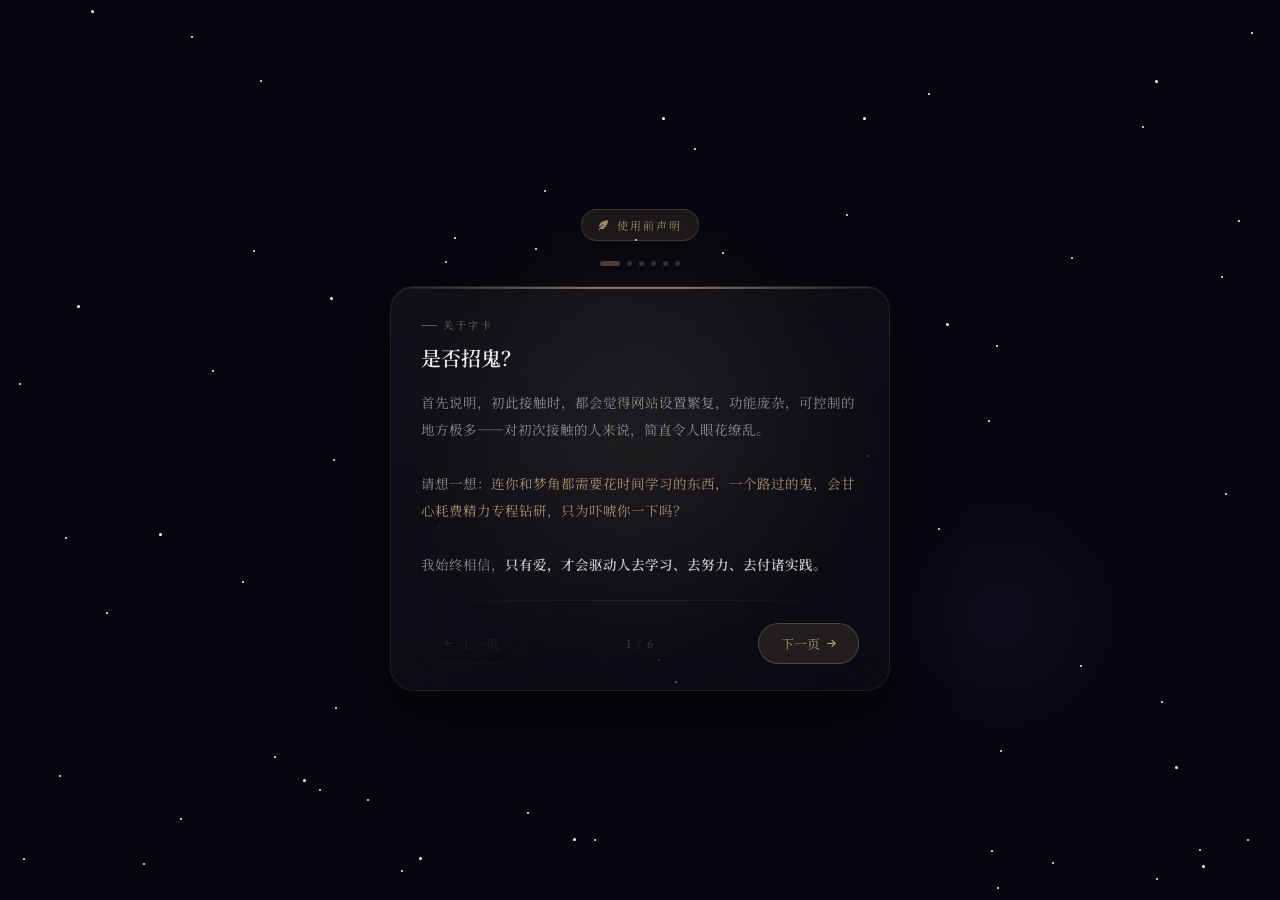
==== index.html @ 2ac879bb "feat: 位置查询冷却+头像跟随, 后台推送兼容, 真心话硬币动画+透明度, 经期小纸条编辑, 备份文件管理器" ====
<!DOCTYPE html>
<html lang="zh-CN" data-theme="light" data-color-theme="black-white">
<head>
    <meta charset="UTF-8">
    <meta name="viewport" content="width=device-width, initial-scale=1.0, maximum-scale=1.0, user-scalable=no">
    <meta name="mobile-web-app-capable" content="yes">
    <meta name="apple-mobile-web-app-capable" content="yes">
    <meta name="apple-mobile-web-app-status-bar-style" content="black-translucent">
    <meta name="theme-color" content="#000000">

    <title>传讯</title>
    <link rel="preconnect" href="https://fonts.googleapis.com">
    <link rel="preconnect" href="https://fonts.gstatic.com" crossorigin>
    <link href="https://fonts.googleapis.com/css2?family=Noto+Serif+SC:wght@400;500;600&display=swap" rel="stylesheet">
    <link rel="stylesheet" href="https://cdnjs.cloudflare.com/ajax/libs/font-awesome/6.4.0/css/all.min.css">
    <link rel="stylesheet" href="https://cdn.jsdelivr.net/npm/@tabler/icons-webfont@3.19.0/dist/tabler-icons.min.css">
    <link rel="icon" type="image/png" sizes="192x192" href="https://file.youtochat.com/images/20260216/1771224856844_qdqqd.jpeg">
    <link rel="apple-touch-icon" href="https://file.youtochat.com/images/20260216/1771224856844_qdqqd.jpeg">
    <meta name="apple-mobile-web-app-title" content="ʚ𝑳𝑶𝑽𝑬ɞ">

    <script src="https://cdnjs.cloudflare.com/ajax/libs/localforage/1.10.0/localforage.min.js"></script>
    <script src="https://cdnjs.cloudflare.com/ajax/libs/jszip/3.10.1/jszip.min.js"></script>

    <link rel="stylesheet" href="css/styles.css">
    <link rel="stylesheet" href="css/companion.css">
    <link rel="stylesheet" href="css/cinema.css">

    <style id="css-live-preview-style"></style>
    <style>
        /* 隐藏 number input 的上下小箭头（Webkit / Chrome / Edge / Safari）*/
        #tts-speed-value::-webkit-outer-spin-button,
        #tts-speed-value::-webkit-inner-spin-button {
            -webkit-appearance: none;
            margin: 0;
        }
    </style>
<style id="cs-transition-styles">
#cs-transition-overlay{position:fixed;inset:0;z-index:1600;display:none;align-items:center;justify-content:center;background:radial-gradient(circle at 50% 36%,rgba(255,255,255,.95),rgba(255,250,246,.82) 30%,rgba(245,238,232,.96) 72%),#f4eee8;opacity:0;transition:opacity 0.5s ease;pointer-events:none;}
#cs-transition-overlay.cs-trans-show{display:flex;pointer-events:all;}
#cs-transition-overlay.cs-trans-visible{opacity:1;}
#cs-transition-overlay .cs-trans-inner{width:min(480px,88vw);aspect-ratio:16/9;display:flex;align-items:center;justify-content:center;}
#cs-transition-overlay svg{width:82%;height:auto;overflow:visible;}
#cs-transition-overlay .cs-lp{transform-origin:220px 240px;animation:csLeftMove 6s cubic-bezier(.2,.75,.2,1) infinite;}
#cs-transition-overlay .cs-rp{transform-origin:580px 240px;animation:csRightMove 6s cubic-bezier(.2,.75,.2,1) infinite;}
#cs-transition-overlay .cs-lf,#cs-transition-overlay .cs-rf{transform-box:fill-box;transform-origin:center;animation:csSquash 6s ease-in-out infinite;}
#cs-transition-overlay .cs-heart{transform-box:fill-box;transform-origin:center;opacity:0;animation:csHeartPop 6s cubic-bezier(.2,.9,.25,1.25) infinite;}
#cs-transition-overlay .cs-spark{transform-box:fill-box;transform-origin:center;opacity:0;animation:csSparkle 6s ease-out infinite;}
#cs-transition-overlay .cs-spark.s2{animation-delay:.06s;}
#cs-transition-overlay .cs-spark.s3{animation-delay:.12s;}
#cs-transition-overlay .cs-spark.s4{animation-delay:.18s;}
#cs-transition-overlay .cs-blush{opacity:0;animation:csBlush 6s ease-in-out infinite;}
#cs-transition-overlay .cs-eyes{animation:csBlink 6s linear infinite;transform-origin:center;}
#cs-transition-overlay .cs-halo{opacity:0;transform-box:fill-box;transform-origin:center;animation:csHalo 6s ease-out infinite;}
@keyframes csLeftMove{0%,12%{transform:translateX(-190px);}38%{transform:translateX(-26px);}45%{transform:translateX(-10px) scaleX(1.06) scaleY(.95);}51%{transform:translateX(-25px);}62%,82%{transform:translateX(-18px);}100%{transform:translateX(-190px);}}
@keyframes csRightMove{0%,12%{transform:translateX(190px);}38%{transform:translateX(26px);}45%{transform:translateX(10px) scaleX(1.06) scaleY(.95);}51%{transform:translateX(25px);}62%,82%{transform:translateX(18px);}100%{transform:translateX(190px);}}
@keyframes csSquash{0%,38%,100%{transform:scale(1);}45%{transform:scaleX(1.08) scaleY(.94);}52%{transform:scaleX(.98) scaleY(1.03);}62%,82%{transform:scale(1);}}
@keyframes csHeartPop{0%,39%{opacity:0;transform:scale(.1) translateY(18px) rotate(-7deg);}47%{opacity:1;transform:scale(1.28) translateY(-2px) rotate(3deg);}54%{transform:scale(.92) translateY(0) rotate(-1deg);}61%{transform:scale(1.08);}68%,82%{opacity:1;transform:scale(1);}100%{opacity:0;transform:scale(.65) translateY(-22px);}}
@keyframes csSparkle{0%,43%{opacity:0;transform:translate(0,8px) scale(.2) rotate(0deg);}53%{opacity:1;transform:translate(0,0) scale(1.2) rotate(18deg);}66%{opacity:.9;transform:translate(0,-6px) scale(.9) rotate(38deg);}78%,100%{opacity:0;transform:translate(0,-18px) scale(.35) rotate(70deg);}}
@keyframes csBlush{0%,40%,100%{opacity:0;}51%,82%{opacity:.75;}}
@keyframes csBlink{0%,27%,31%,72%,76%,100%{transform:scaleY(1);}29%,74%{transform:scaleY(.12);}}
@keyframes csHalo{0%,40%{opacity:0;transform:scale(.4);}50%{opacity:.5;transform:scale(1);}67%,100%{opacity:0;transform:scale(1.55);}}
.cs-trans-swatch{width:22px;height:22px;border-radius:50%;cursor:pointer;border:2px solid transparent;flex-shrink:0;transition:transform 0.12s,border-color 0.12s;}
.cs-trans-swatch.sel{border-color:var(--accent-color,#c5a47e);transform:scale(1.18);}
.cs-trans-custom-btn{width:22px;height:22px;border-radius:50%;border:1.5px dashed var(--border-color,#ddd);display:flex;align-items:center;justify-content:center;cursor:pointer;color:var(--text-secondary);position:relative;flex-shrink:0;background:none;}
.cs-trans-cur{width:22px;height:22px;border-radius:50%;border:1.5px solid var(--border-color,#eee);flex-shrink:0;transition:background 0.2s;}
@media(prefers-reduced-motion:reduce){#cs-transition-overlay *{animation-play-state:paused!important;}}
/* 深色模式下过渡动效换成深色背景，跟随系统 data-theme="dark"，不改动上面浅色模式那行原有代码 */
html[data-theme="dark"] #cs-transition-overlay{background:radial-gradient(circle at 50% 36%,rgba(45,45,45,.95),rgba(30,30,30,.9) 30%,rgba(18,18,18,.98) 72%),#121212;}
</style>
</head>
<body>
<div id="splash-declaration">
    <div class="splash-bg-stars" id="splash-stars"></div>
    <div class="splash-glow-1"></div>
    <div class="splash-glow-2"></div>

    <div class="splash-inner">
        <div class="splash-badge">
            <i class="fas fa-feather-alt"></i>
            使用前声明
        </div>

        <div class="splash-dots" id="splash-dots"></div>

        <div class="splash-card">
            <div class="splash-card-top-line"></div>
            <div class="splash-card-body">
                <div class="splash-slides" id="splash-slides">

                    <div class="splash-slide active" data-index="0">
                        <div class="splash-slide-tag">关于字卡</div>
                        <div class="splash-slide-title">是否招鬼？</div>
                        <div class="splash-slide-body">
                            首先说明，初此接触时，都会觉得网站设置繁复，功能庞杂，可控制的地方极多——对初次接触的人来说，简直令人眼花缭乱。<br><br>
                            请想一想：<em>连你和梦角都需要花时间学习的东西，一个路过的鬼，会甘心耗费精力专程钻研，只为吓唬你一下吗？</em><br><br>
                            我始终相信，<strong>只有爱，才会驱动人去学习、去努力、去付诸实践。</strong>
                        </div>
                    </div>

                    <div class="splash-slide" data-index="1">
                        <div class="splash-slide-tag">关于谣言</div>
                        <div class="splash-slide-title">请有自知之明</div>
                        <div class="splash-slide-body">
                            我不混社区，但有些话我是知道的。有些谣我懒得一一辟除，借本网站博取流量与点赞的行为，我也当没看见。<br><br>
                            只是——<em>沉默不代表无所谓。</em>这些声音已经开始影响到我本人的生活。<br><br> 将链接不稳/回复看不懂等问题怪罪到网站上的做法不可取。<br><br>
                            <div class="splash-highlight-box">郑重声明：造谣是违法行为，污蔑与恶意中伤同样须承担法律责任。请每一位使用者，对自己的言行负责。</div>
                        </div>
                    </div>

                    <div class="splash-slide" data-index="2">
                        <div class="splash-slide-tag">关于盈利</div>
                        <div class="splash-slide-title">纯粹为爱发电</div>
                        <div class="splash-slide-body">
                            <strong>本网站不盈利。</strong>从未向任何人收取一分钱，也绝无日后"圈钱"的计划。<br><br>
                            这里承载的是真实的情感与创作热情，而非商业利益。<br><br>
                            伴随网站逐渐破圈，<em>造谣、污蔑、盈利质疑、冷嘲热讽</em>——这些或许都是无法完全回避的代价。<br><br>
                            我本无意计较，但请来访者保有基本的善意，不要让热爱变成消耗。
                        </div>
                    </div>

                    <div class="splash-slide" data-index="3">
                        <div class="splash-slide-tag">再次强调</div>
                        <div class="splash-slide-title">你对链接梦角的看法？</div>
                        <div class="splash-slide-body">
                            没有任何人强迫你使用本网站。<br><br>
                            <strong>如果你不信：</strong>字卡回复基于概率算法，属于科学范畴，与封建迷信无关。理性使用即可。<br><br>
                            <strong>如果你信：</strong>那么请同样相信——<em>你是绝对安全的。</em>这里没有任何东西能够伤害你。<br><br>
                            无论你持何种态度，我都欢迎你，也尊重你的选择。
                        </div>
                    </div>

                    <div class="splash-slide" data-index="4">
                        <div class="splash-slide-tag">关于视频通话</div>
                        <div class="splash-slide-title">纯粹的装饰</div>
                        <div class="splash-slide-body">
                            <strong>通话功能仅作为界面装饰存在，不具备任何实际通话或数据采集能力。</strong><br><br>
                            本网站不包含任何摄像头调用逻辑，亦不存在隐私窥探行为。摄像头调用需要专项技术与额外费用，本项目从未采用，也没有这方面的意图。<br><br>
                            近期流传的隐私传言，出发点或许是好意，但已造成不必要的焦虑。<em>在此郑重澄清：网站根本不具备视频传输功能。</em><br><br>
                            <div class="splash-highlight-box">关闭浏览器摄像头权限是完全正确的做法——我支持每一位用户保护自己的隐私权益。若误解持续扩散，将考虑移除该装饰功能。</div>
                        </div>
                    </div>

                    <div class="splash-slide" data-index="5">
                        <div class="splash-slide-tag">入场承诺</div>
                        <div class="splash-slide-title">请留下你的承诺</div>
                        <div class="splash-pledge-desc">在下方输入框中，<em style="color:rgba(var(--accent-color-rgb,197,164,126),0.8);font-style:normal;">逐字抄写</em>以下承诺，即可进入网站。</div>
                        <div class="splash-pledge-required" id="splash-pledge-text">我绝不盈利、造谣、污蔑或嘲讽，并对自己的使用行为负完全责任</div>
                        <input class="splash-pledge-input" id="splash-pledge-input" type="text" placeholder="请在此逐字输入上方承诺…" autocomplete="off" autocorrect="off" autocapitalize="off" spellcheck="false" />
                        <div class="splash-pledge-hint" id="splash-pledge-hint">请完整输入上方承诺后方可进入</div>
                    </div>

                </div>

                <div class="splash-divider"></div>
                <div class="splash-footer" style="padding:0;">
                    <button class="splash-btn splash-btn-ghost" id="splash-prev-btn" disabled>
                        <i class="fas fa-arrow-left"></i> 上一页
                    </button>
                    <span class="splash-page-num" id="splash-page-num">1 / 6</span>
                    <button class="splash-btn splash-btn-next" id="splash-next-btn">
                        下一页 <i class="fas fa-arrow-right"></i>
                    </button>
                    <button class="splash-btn splash-btn-enter" id="splash-enter-btn" style="display:none;">
                        进入 <i class="fas fa-heart"></i>
                    </button>
                </div>
            </div>
        </div>
    </div>
</div>

<div id="tour-overlay" class="tour-overlay">
    <div id="tour-highlight-box" class="tour-highlight-box"></div>
    <div id="tour-popover" class="tour-popover">
        <div class="tour-popover-header">
            <span id="tour-title" class="tour-title"></span>
            <span id="tour-step-counter" class="tour-step-counter"></span>
        </div>
        <div id="tour-content" class="tour-popover-content"></div>
        <div class="tour-popover-footer">
            <button id="tour-skip-btn" class="tour-btn tour-btn-skip">跳过</button>
            <div class="tour-navigation">
                <button id="tour-prev-btn" class="tour-btn"><i class="fas fa-arrow-left"></i> 上一步</button>
                <button id="tour-next-btn" class="tour-btn tour-btn-primary">下一步 <i class="fas fa-arrow-right"></i></button>
            </div>
        </div>
    </div>
</div>

    <div class="welcome-animation" id="welcome-animation">
        <div class="welcome-bg-gradient"></div>
        <div class="stars-container" id="stars-container"></div>
        <div class="welcome-particles" id="welcome-particles"></div>
        <div id="welcome-meteors" style="position:absolute;inset:0;pointer-events:none;overflow:hidden;"></div>
        <div class="welcome-content-wrapper">
            <div class="logo-tech-container">
                <div class="logo-circle-outer"></div>
                <div class="logo-circle-inner"></div>
                <div class="logo-icon-main">
                    <i class="fas fa-satellite-dish"></i>
                </div>
                <div class="orbit-dot"></div>
                <div class="orbit-dot-2"></div>
                <div class="orbit-dot-3"></div>
            </div>

            <div class="text-tech-container">
                <div class="welcome-title-glitch" id="welcome-title-glitch" data-text="传讯">
                    加载失败
                </div>
                <div class="welcome-subtitle-scramble" id="welcome-subtitle-scramble">
                    请重试／更换平台/更换网络
                </div>
            </div>

            <div class="loader-tech">
                <div class="loader-tech-bar" id="loader-tech-bar"></div>
            </div>
            <div id="loader-status-text" style="font-size:10px;opacity:0.5;letter-spacing:1px;color:var(--welcome-text-sub);margin-top:4px;font-family:monospace;"></div>
        </div>
    </div>
    <button id="immersive-exit-btn" onclick="toggleImmersiveMode(false)" title="退出沉浸模式">
<i class="fas fa-expand"></i>
</button>
    <div class="header">
        <div class="header-motto"></div>
        <div class="header-inner">
         <div class="user-info">
                <div id="partner-name" class="username">
                    梦角
                </div>
                <div id="partner-avatar-container" class="avatar-container">
                    <div class="avatar" id="partner-avatar">
                        <i class="fas fa-user"></i>
                    </div>
                </div>
                <div class="status" id="partner-status">
                    <span>在线</span>
                </div>
            </div>
            <div class="header-actions">
                <button id="session-manager-btn" class="action-btn" title="会话管理"><i class="fas fa-comments"></i></button>
                <button id="group-chat-btn" class="action-btn" title="群聊设置"><i class="fas fa-users"></i></button>
                <button id="envelope-header-btn" class="action-btn" title="信箱" style="position:relative;">
                    <i class="fas fa-envelope-open-text"></i>
                    <span id="env-entry-badge" style="display:none;position:absolute;top:3px;right:3px;width:7px;height:7px;background:var(--accent-color);border-radius:50%;border:1.5px solid var(--primary-bg);pointer-events:none;"></span>
                </button>
                <button id="companion-btn" class="action-btn" title="陪伴"><i class="fas fa-hand-holding-heart"></i></button>
                <button id="daily-greeting-btn" class="action-btn" title="今日公告" onclick="reopenDailyGreeting()"><i class="fas fa-newspaper" style="font-size:16px;"></i></button>
                <button id="moments-header-btn" class="action-btn" title="情侣空间" onclick="openMomentsWithTransition()" style="position:relative;">
                    <i class="ti ti-home-heart" style="font-size:19px;"></i>
                    <span id="moments-header-badge" style="display:none;position:absolute;top:3px;right:3px;width:7px;height:7px;background:var(--accent-color);border-radius:50%;border:1.5px solid var(--primary-bg);pointer-events:none;"></span>
                </button>
                <button id="settings-btn" class="action-btn" title="设置"><i class="fas fa-cog" style="font-size:16px;"></i></button>
            </div>
             <div class="user-info">
                <div class="username" id="my-name">
                    我
                </div>
               
                <div id="my-avatar-container" class="avatar-container">
                    <div class="avatar" id="my-avatar">
                        <i class="fas fa-user"></i>
                    </div>
                </div>
               
                <div class="status" id="my-status-container">
                    <span id="my-status-text">在线</span>
                </div>
            </div>
        </div>
    </div>

    <div class="main-chat-area">

        <div class="history-loader" id="history-loader">
            <div class="history-spinner"></div>
        </div>

        <div class="chat-container" id="chat-container">
    </div>
    <div class="future-loader" id="future-loader" style="display:none;">
        <div class="history-spinner"></div>
    </div>
    <button id="back-to-latest-btn" onclick="window._backToLatestMessages&&window._backToLatestMessages()">
        <i class="fas fa-arrow-down"></i><span id="back-to-latest-label"></span>
    </button>
    <div class="empty-state" id="empty-state" style="display:none;position:absolute;left:50%;top:50%;transform:translate(-50%,-50%);flex-direction:column;align-items:center;justify-content:center;text-align:center;padding:20px;width:100%;pointer-events:none;z-index:1;">
            <div style="position:relative;margin-bottom:20px;">
                <i class="fas fa-heart" style="font-size:52px;opacity:0.55;color:var(--accent-color);"></i>
                <i class="fas fa-comment-dots" style="position:absolute;bottom:-6px;right:-10px;font-size:26px;opacity:0.65;color:var(--accent-color);"></i>
            </div>
            <p style="font-size:15px;font-weight:600;color:var(--accent-color);opacity:0.9;letter-spacing:1px;">✦ 我们的故事，始于此刻 ✦</p>
            <p style="font-size:12px;margin-top:8px;opacity:0.65;letter-spacing:0.5px;color:var(--text-secondary);">说点什么，让对话开始吧</p>
    </div>
    <div id="typing-indicator-wrapper">
        <div class="typing-indicator" id="typing-indicator">
            <div class="typing-indicator-avatar" id="typing-indicator-avatar">
                <i class="fas fa-user"></i>
            </div>
            <span class="typing-indicator-label" id="typing-indicator-label"></span>
            <div class="typing-dots">
                <div class="typing-dot"></div>
                <div class="typing-dot"></div>
                <div class="typing-dot"></div>
            </div>
        </div>
    </div>

    <div id="ti-settings-modal">
        <div id="ti-settings-panel">
            <div class="ti-settings-header">
                <div class="ti-settings-icon">💬</div>
                <div>
                    <div class="ti-settings-title">正在输入</div>
                </div>
                <button class="ti-settings-close" id="ti-settings-close-btn">×</button>
            </div>
            <div class="ti-settings-body">
                <div class="ti-settings-row">
                    <div class="ti-settings-row-label">
                        <div class="ti-settings-row-icon">❤︎</div>
                        <div>
                            <div class="ti-settings-row-text">显示头像</div>
                            <div class="ti-settings-row-sub">在指示器左侧显示对方头像</div>
                        </div>
                    </div>
                    <div class="setting-pill-row" id="ti-avatar-toggle" style="pointer-events:auto;cursor:pointer;background:var(--primary-bg);border-radius:14px;padding:10px 14px;border:1px solid var(--border-color);">
                        <div class="setting-pill-switch" id="ti-avatar-pill"><div class="setting-pill-knob"></div></div>
                    </div>
                </div>

                <div class="ti-text-edit-row">
                    <div class="ti-text-edit-label">
                        <i class="fas fa-pen" style="font-size:11px;color:var(--accent-color);"></i>
                        <span>自定义文案</span>
                        <button class="ti-text-reset-btn" id="ti-text-reset-btn">恢复默认</button>
                    </div>
                    <div class="ti-text-input-wrap">
                        <input class="ti-text-input" id="ti-text-input" type="text" maxlength="20" placeholder="例：正在输入…">
                        <button class="ti-text-save-btn" id="ti-text-save-btn">保存</button>
                    </div>
                </div>

                <div>
                    <div class="ti-text-edit-label" style="margin-bottom:8px;">
                        <i class="fas fa-eye" style="font-size:11px;color:var(--accent-color);"></i>
                        <span>预览效果</span>
                    </div>
                    <div class="ti-preview-box">
                        <div id="ti-preview-avatar" style="width:30px;height:30px;border-radius:50%;background:rgba(var(--accent-color-rgb),0.15);border:2px solid rgba(var(--accent-color-rgb),0.25);display:flex;align-items:center;justify-content:center;flex-shrink:0;overflow:hidden;">
                            <i class="fas fa-user" style="font-size:12px;color:var(--accent-color);"></i>
                        </div>
                        <span id="ti-preview-text" style="font-size:11.5px;font-weight:600;color:var(--accent-color);opacity:0.88;letter-spacing:0.4px;"></span>
                        <div class="ti-preview-dots">
                            <div class="ti-preview-dot"></div>
                            <div class="ti-preview-dot"></div>
                            <div class="ti-preview-dot"></div>
                        </div>
                    </div>
                </div>
            </div>
        </div>
    </div>
    <div class="input-area-wrapper">
        <div class="batch-preview" id="batch-preview"></div>
        <div id="reply-preview-container"></div>
        <div id="collapsed-extras-panel" style="display:none;">
            <div class="collapsed-extras-inner" style="padding:12px; background:var(--secondary-bg); border-top:1px solid var(--border-color);">
                <div style="display:grid; grid-template-columns: repeat(2, 1fr); gap:12px;">
                    <button class="collapsed-extra-btn" id="attachment-btn-extra" title="发送图片" onclick="document.getElementById('image-input').click()">
                        <i class="fas fa-image"></i>
                    </button>
                    <button class="collapsed-extra-btn" id="combo-btn-extra" title="表情拍一拍">
                        <i class="fas fa-laugh-beam"></i>
                    </button>
                    <button class="collapsed-extra-btn" id="batch-btn-extra" title="批量发送">
                        <i class="fas fa-layer-group"></i>
                    </button>
                    <button class="collapsed-extra-btn" title="字卡回复" onclick="(function(){document.getElementById('collapsed-extras-panel').style.display='none';document.getElementById('collapse-expand-btn').classList.remove('open');showModal(document.getElementById('custom-replies-modal'));})();">
                        <i class="fas fa-comment-dots"></i>
                    </button>
                    <button class="collapsed-extra-btn" title="塔罗占卜" onclick="(function(){document.getElementById('collapsed-extras-panel').style.display='none';document.getElementById('collapse-expand-btn').classList.remove('open');generateFortune();})();">
                        <i class="fas fa-star-and-crescent"></i>
                    </button>
                    <button class="collapsed-extra-btn" id="collapsed-call-btn" title="视频通话" onclick="(function(){document.getElementById('collapsed-extras-panel').style.display='none';document.getElementById('collapse-expand-btn').classList.remove('open');if(window.callFeature&&typeof window.callFeature.startCall==='function')window.callFeature.startCall(false);})();">
                        <i class="fas fa-video"></i>
                    </button>
                    <button class="collapsed-extra-btn" title="退出收纳" onclick="window.exitCollapseMode && window.exitCollapseMode()" style="color:#ff5050; background:rgba(255,80,80,0.1);">
                        <i class="fas fa-times"></i>
                    </button>
                </div>
            </div>
        </div>
        <div class="input-area">
    <button id="collapse-expand-btn" title="展开更多" style="display:none;width:36px;height:36px;border:none;border-radius:50%;cursor:pointer;background:rgba(var(--accent-color-rgb),0.12);color:var(--accent-color);font-size:14px;transition:all 0.25s;flex-shrink:0;align-items:center;justify-content:center;" onclick="window.toggleCollapsedExtras && window.toggleCollapsedExtras()"><i class="fas fa-chevron-up"></i></button>
    <!-- 视频通话按钮（替代原麦克风位置）-->
    <button class="videocall-btn input-btn" id="videocall-btn" title="视频通话"><i class="fas fa-video"></i></button>
    <button class="attachment-btn input-btn collapse-hideable" id="attachment-btn" title="发送图片"><i class="fas fa-image"></i></button>
    
    <button class="combo-btn input-btn collapse-hideable" id="combo-btn" title="表情 & 拍一拍">
        <i class="fas fa-laugh-beam"></i>
    </button>

    <textarea class="message-input" id="message-input" placeholder="" rows="1"></textarea>
    
    <div class="input-buttons">
    <button class="continue-btn input-btn" id="continue-btn" title="让对方继续说"><i class="fas fa-ellipsis-h"></i></button>
        <button class="batch-btn input-btn collapse-hideable" id="batch-btn" title="批量发送模式"><i class="fas fa-layer-group"></i></button>
        <button class="quick-reply-btn input-btn" id="quick-reply-btn" title="主动发送（梦角随机抽取一张字卡发来）"><i class="fas fa-ellipsis"></i></button>
        <button class="send-btn input-btn" id="send-btn" title="发送消息"><i class="fas fa-paper-plane"></i></button>
        <button class="more-btn input-btn collapse-hideable" id="more-btn" title="更多功能"><i class="fas fa-plus"></i></button>
        
        <div class="more-panel" id="more-panel" style="display:none;">
            <div class="more-panel-header">
                <span>更多功能</span>
                <button class="more-panel-close" id="more-panel-close" title="关闭"><i class="fas fa-times"></i></button>
            </div>
            <div class="more-panel-grid">
                <button class="more-panel-item" id="more-image-btn" title="发送图片"><i class="fas fa-image"></i><span>图片</span></button>
                <button class="more-panel-item" id="more-dice-btn" title="掷骰子"><i class="fas fa-dice-d6"></i><span>掷骰子</span></button>
                <button class="more-panel-item" id="more-location-btn" title="位置查询"><i class="fas fa-search-location"></i><span>位置查询</span></button>
            </div>
        </div>
        
        <div class="sticker-picker-popover" id="user-sticker-picker">
            <div class="combo-tabs-header">
                <button class="combo-tab-btn active" data-tab="my-sticker"><i class="fas fa-user" style="font-size:10px;"></i> 我</button>
                <button class="combo-tab-btn" data-tab="partner-sticker"><i class="fas fa-heart" style="font-size:10px;"></i> 对方</button>
                <button class="combo-tab-btn" data-tab="poke">拍一拍</button>
                <div style="margin-left:auto;display:flex;align-items:center;gap:4px;">
                    <button id="sticker-add-btn" onclick="document.getElementById('my-sticker-quick-upload').click()" title="添加我的表情" style="background:var(--accent-color);border:none;cursor:pointer;padding:4px 10px;color:#fff;font-size:12px;font-weight:700;display:flex;align-items:center;gap:4px;border-radius:8px;transition:all 0.2s;box-shadow:0 2px 8px rgba(var(--accent-color-rgb),0.35);" onmouseover="this.style.opacity='0.85';this.style.transform='scale(1.05)'" onmouseout="this.style.opacity='1';this.style.transform='scale(1)'"><i class="fas fa-plus"></i> 添加</button>
                    <button onclick="window.openMyStickerSettings()" title="管理表情库" style="background:none;border:none;cursor:pointer;padding:4px 8px;color:var(--text-secondary);font-size:12px;display:flex;align-items:center;gap:3px;border-radius:6px;transition:all 0.2s;" onmouseover="this.style.background='rgba(var(--accent-color-rgb),0.12)';this.style.color='var(--accent-color)'" onmouseout="this.style.background='none';this.style.color='var(--text-secondary)'"><i class="fas fa-cog"></i></button>
                </div>
            </div>
            <div class="combo-content-area" id="combo-content-area">
            </div>
        </div>
    </div>
    <input type="file" id="image-input" class="file-input" accept="image/*">
    <input type="file" id="my-sticker-quick-upload" class="file-input" accept="image/*" multiple>
</div>
    </div>


    <div class="modal" id="edit-modal" style="z-index:3000;">
        <div class="modal-content">
            <div class="modal-title">
                <i class="fas fa-user-edit"></i><span id="edit-modal-title">修改昵称</span>
            </div>
            <input type="text" class="modal-input" id="name-input" placeholder="输入新昵称"><div class="modal-buttons">
                <button class="modal-btn modal-btn-secondary" id="cancel-edit">取消</button><button class="modal-btn modal-btn-primary" id="save-name" disabled>保存</button>
            </div>
        </div>
    </div>

    <div class="modal" id="avatar-modal">
        <div class="modal-content">
            <div class="modal-title">
                <i class="fas fa-portrait"></i><span id="avatar-modal-title">上传头像</span>
            </div>
            <input type="file" class="modal-input" id="avatar-input" accept="image/*"><div class="modal-buttons">
                <button class="modal-btn modal-btn-secondary" id="cancel-avatar">取消</button><button class="modal-btn modal-btn-primary" id="save-avatar">保存</button>
            </div>
        </div>
    </div>

    <div class="modal" id="note-modal">
        <div class="modal-content">
            <div class="modal-title">
                <i class="fas fa-sticky-note"></i><span>编辑注释</span>
            </div>
            <textarea class="modal-textarea" id="note-input" placeholder="为这条消息添加注释..."></textarea><div class="modal-buttons">
                <button class="modal-btn modal-btn-secondary" id="cancel-note">取消</button><button class="modal-btn modal-btn-primary" id="save-note">保存</button>
            </div>
        </div>
    </div>

    <div class="modal" id="poke-modal">
        <div class="modal-content">
            <div class="modal-title">
                <i class="fas fa-hand-sparkles"></i><span>拍一拍</span>
            </div>
            <input type="text" class="modal-input" id="poke-input" placeholder="例如：拍了拍（只填动作部分）"><div class="modal-buttons">
                <div style="width:100%;display:flex;align-items:center;gap:8px;margin:6px 0 0;">
                    <input type="checkbox" id="poke-save-to-library" style="width:16px;height:16px;cursor:pointer;accent-color:var(--accent-color);">
                    <label for="poke-save-to-library" style="font-size:12px;color:var(--text-secondary);cursor:pointer;">保存到拍一拍库</label>
                </div>
                <button class="modal-btn modal-btn-secondary" id="cancel-poke">取消</button><button class="modal-btn modal-btn-primary" id="send-poke">发送</button>
            </div>
        </div>
    </div>
<!-- ═══ 动态：主列表弹窗 ═══ -->
<!-- ═══════════════════════════════════════
     情侣空间：全屏页面
═══════════════════════════════════════ -->
<div id="cs-transition-overlay">
  <div class="cs-trans-inner">
    <svg viewBox="0 0 800 480" role="img" aria-label="两个圆相遇并出现爱心">
      <defs>
        <linearGradient id="csGLeft" x1="0" y1="0" x2="1" y2="1"><stop id="csStopL1" offset="0" stop-color="#ffd9d2"/><stop id="csStopL2" offset="1" stop-color="#ff9f9d"/></linearGradient>
        <linearGradient id="csGRight" x1="0" y1="0" x2="1" y2="1"><stop id="csStopR1" offset="0" stop-color="#d9e8ff"/><stop id="csStopR2" offset="1" stop-color="#a8c4ff"/></linearGradient>
        <linearGradient id="csGHeart" x1="0" y1="0" x2="0" y2="1"><stop offset="0" stop-color="#ff7e91"/><stop offset="1" stop-color="#ff4f72"/></linearGradient>
        <filter id="csShadow" x="-50%" y="-50%" width="200%" height="200%"><feDropShadow dx="0" dy="13" stdDeviation="13" flood-color="#8f6a62" flood-opacity=".18"/></filter>
      </defs>
      <ellipse cx="400" cy="364" rx="205" ry="28" fill="#c6aba2" opacity=".12"/>
      <circle class="cs-halo" cx="400" cy="222" r="92" fill="none" stroke="#ff9aad" stroke-width="8" opacity="0"/>
      <g class="cs-lp" filter="url(#csShadow)">
        <g class="cs-lf">
          <circle cx="300" cy="240" r="90" fill="url(#csGLeft)"/>
          <circle cx="271" cy="230" r="8" fill="#624e4e" class="cs-eyes"/><circle cx="329" cy="230" r="8" fill="#624e4e" class="cs-eyes"/>
          <path d="M285 265 Q300 278 315 265" fill="none" stroke="#624e4e" stroke-width="7" stroke-linecap="round"/>
          <ellipse class="cs-blush" cx="253" cy="257" rx="18" ry="10" fill="#ff6f88" opacity="0"/><ellipse class="cs-blush" cx="347" cy="257" rx="18" ry="10" fill="#ff6f88" opacity="0"/>
          <circle cx="267" cy="209" r="12" fill="#fff" opacity=".23"/>
        </g>
      </g>
      <g class="cs-rp" filter="url(#csShadow)">
        <g class="cs-rf">
          <circle cx="500" cy="240" r="90" fill="url(#csGRight)"/>
          <circle cx="471" cy="230" r="8" fill="#4e5870" class="cs-eyes"/><circle cx="529" cy="230" r="8" fill="#4e5870" class="cs-eyes"/>
          <path d="M485 265 Q500 278 515 265" fill="none" stroke="#4e5870" stroke-width="7" stroke-linecap="round"/>
          <ellipse class="cs-blush" cx="453" cy="257" rx="18" ry="10" fill="#ff7f9a" opacity="0"/><ellipse class="cs-blush" cx="547" cy="257" rx="18" ry="10" fill="#ff7f9a" opacity="0"/>
          <circle cx="467" cy="209" r="12" fill="#fff" opacity=".28"/>
        </g>
      </g>
      <g class="cs-heart" filter="url(#csShadow)">
        <path d="M400 306 C370 283 344 258 344 224 C344 194 366 175 391 175 C408 175 421 184 430 198 C439 184 452 175 469 175 C494 175 516 194 516 224 C516 258 490 283 460 306 L430 332 Z" fill="url(#csGHeart)" transform="translate(-30,-4) scale(.7)"/>
        <circle cx="385" cy="196" r="9" fill="#fff" opacity=".3"/>
      </g>
      <g fill="#ff8da1">
        <path class="cs-spark s1" d="M400 115 l7 15 16 7-16 7-7 16-7-16-16-7 16-7z"/>
        <path class="cs-spark s2" d="M310 150 l5 11 11 5-11 5-5 11-5-11-11-5 11-5z"/>
        <path class="cs-spark s3" d="M490 150 l5 11 11 5-11 5-5 11-5-11-11-5 11-5z"/>
        <path class="cs-spark s4" d="M400 360 l5 11 11 5-11 5-5 11-5-11-11-5 11-5z"/>
      </g>
    </svg>
  </div>
</div>
<div id="couple-space-page">

    <!-- 顶部操作栏 -->
    <div class="cs-topbar" id="cs-topbar" style="position:relative;">
        <button class="cs-icon-btn" onclick="closeCoupleSpace()"><i class="fas fa-chevron-left"></i></button>
        <span class="cs-topbar-feed-title" id="cs-topbar-feed-title"></span>
        <button class="cs-icon-btn" style="margin-left:auto;" onclick="window.openCsSettings&&window.openCsSettings()"><i class="fas fa-cog"></i></button>
    </div>

    <!-- 头像 + tab pills 可移动容器（feed tab 时搬入滚动区，其他 tab 时固定在此） -->
    <div id="cs-outer-header">
        <div class="cs-couple-section">
            <div class="cs-couple-row">
                <div class="cs-big-av" id="cs-bav-partner"><i class="fas fa-user" style="font-size:36px;color:var(--text-secondary,#aaa);"></i></div>
                <div class="cs-hb-wrap">
                    <svg viewBox="0 0 140 44" xmlns="http://www.w3.org/2000/svg" class="cs-hb-svg">
                        <polyline points="0,22 18,22 26,8 34,36 42,12 50,30 58,22 80,22 88,8 96,36 104,14 112,28 120,22 140,22"
                            fill="none" stroke="currentColor" stroke-width="1.8"
                            stroke-linecap="round" stroke-linejoin="round"/>
                    </svg>
                </div>
                <div class="cs-big-av" id="cs-bav-me"><i class="fas fa-user" style="font-size:36px;color:var(--text-secondary,#aaa);"></i></div>
            </div>
            <div class="cs-days-text">相识 <span class="cs-days-num" id="cs-days-num">---</span> 天</div>
        </div>
        <div class="cs-pills-wrap">
            <div class="cs-pills">
                <button class="cs-pill cs-pill-on" id="csp-feed"    onclick="csSwitchTab('feed')"   title="动态"><span class="cs-pill-icon"></span></button>
                <button class="cs-pill"             id="csp-mood"    onclick="csSwitchTab('mood')"   title="心情手账"><span class="cs-pill-icon"></span></button>
                <button class="cs-pill"             id="csp-ann"     onclick="csSwitchTab('ann')"    title="纪念日"><span class="cs-pill-icon"></span></button>
                <button class="cs-pill"             id="csp-cinema"  onclick="csSwitchTab('cinema')" title="电影院"><span class="cs-pill-icon"></span></button>
            </div>
        </div>
    </div>

    <!-- 内容区 -->
    <div class="cs-content">

        <div class="cs-panel cs-panel-active" id="cs-panel-feed">
            <!-- 动态 section header -->
            <div class="cs-feed-hd">
                <span class="cs-feed-hd-title">动态</span>
                <button class="cs-icon-btn cs-bell-btn" id="cs-bell-btn" onclick="window._mOpenBell()">
                    <i class="fas fa-bell"></i>
                    <span class="cs-bell-dot" id="cs-bell-dot" style="display:none;"></span>
                </button>
            </div>
            <!-- 发帖输入行 -->
            <div class="cs-compose-row" onclick="openCsCompose()">
                <i class="fas fa-pencil-alt cs-compose-icon"></i>
                <span class="cs-compose-ph">今天想记录什么？</span>
                <div class="cs-compose-plus">+</div>
            </div>
            <!-- 帖子列表 -->
            <div id="cs-feed-list"></div>
            <div style="height:20px;"></div>
        </div>

        <div class="cs-panel" id="cs-panel-mood">
            <!-- 标题栏 -->
            <div class="cs-mood-hd">
                <span class="cs-mood-hd-title">心情手账</span>
                <button class="cs-icon-btn" id="cs-mood-trash-btn" title="回收站">
                    <i class="fas fa-recycle"></i>
                </button>
            </div>
            <!-- 日历卡片 -->
            <div class="cs-mood-card" id="cs-mood-cal-card">
                <div id="mood-calendar-view" class="mood-view-section">
                    <div class="calendar-header">
                        <button class="calendar-nav-btn" id="prev-month"><i class="fas fa-chevron-left"></i></button>
                        <div class="current-month-label" id="calendar-month-label">--</div>
                        <button class="calendar-nav-btn" id="next-month"><i class="fas fa-chevron-right"></i></button>
                    </div>
                    <div class="calendar-weekdays">
                        <div>日</div><div>一</div><div>二</div><div>三</div><div>四</div><div>五</div><div>六</div>
                    </div>
                    <div class="calendar-grid" id="calendar-grid"></div>
                </div>
            </div>
            <!-- 统计卡片 -->
            <div class="cs-mood-card" style="margin-top:10px;">
                <div id="mood-stats-container"></div>
            </div>
            <div style="height:20px;"></div>
        </div>
        <div class="cs-panel" id="cs-panel-ann">
            <div class="cs-ann-hd">
                <span class="cs-ann-hd-title">重要日</span>
                <button class="cs-icon-btn" id="cs-ann-add-btn" title="添加纪念日">
                    <i class="fas fa-plus"></i>
                </button>
            </div>
            <div id="ann-list-container"></div>

            <!-- 纪念日详情页（在 panel 内绝对定位覆盖） -->
            <div class="ann-detail-page" id="ann-detail-page">
                <div class="ann-detail-topbar">
                    <button class="cs-icon-btn" onclick="window.closeAnnDetail()">
                        <i class="fas fa-chevron-left"></i>
                    </button>
                    <button class="ann-detail-edit-btn" onclick="window._annEditFromDetail()">编辑</button>
                </div>
                <div class="ann-detail-body" id="ann-detail-body"></div>
            </div>
        </div>
        <div class="cs-panel" id="cs-panel-cinema">
            <!-- 内容由 cinema.js 动态填充 -->
        </div>

        <!-- 档案页（全屏覆盖，陪伴日记风格）
             注意：故意放在 #cs-panel-cinema 外面（.cs-content 的直接子元素），
             因为 cinema.js 每次渲染都会用 panel.innerHTML 整体重写面板内容，
             如果这个档案页节点放在里面会被连带清空，导致按钮点了没反应 -->
        <div class="cinema-archive-page" id="cinema-archive-page">
            <div class="cinema-archive-tabs">
                <button class="cs-icon-btn cinema-archive-back-btn" onclick="window._cinemaCloseArchive()">
                    <i class="fas fa-chevron-left"></i>
                </button>
                <button class="cinema-archive-tab active" id="cinema-tab-history">影评</button>
                <button class="cinema-archive-tab" id="cinema-tab-watchlist">心愿单</button>
            </div>
            <div class="cinema-archive-content" id="cinema-archive-content">
                <div class="cinema-archive-empty">暂无记录</div>
            </div>
        </div>

    </div>

    <!-- 发帖悬浮按钮 FAB（动态 tab 专用） -->
    <button id="cs-feed-fab" onclick="openCsCompose()" title="发动态">
        <i class="fas fa-plus"></i>
    </button>

</div>

<!-- 遮罩 -->
<div id="cs-overlay" onclick="closeAllCsSheets()"></div>


<!-- 发帖 bottom sheet -->
<div id="cs-compose-sheet" class="cs-sheet">
    <div class="cs-sheet-handle-bar"></div>
    <div class="cs-sheet-header">
        <button onclick="closeCsCompose()">取消</button>
        <span>发动态</span>
        <button id="cs-submit-btn" onclick="submitCsPost()" class="cs-submit-btn">发布</button>
    </div>
    <textarea id="cs-compose-text" class="cs-compose-ta" placeholder="想说点什么…"></textarea>
    <div id="cs-compose-previews" class="cs-compose-previews"></div>
    <div class="cs-sheet-toolbar">
        <button id="cs-add-img-btn" onclick="document.getElementById('cs-image-input').click()"><i class="fas fa-image"></i> 图片</button>
        <button id="cs-add-video-btn" onclick="onCsVideoClick()"><i class="fas fa-video"></i> 视频</button>
        <span id="cs-image-count" style="font-size:12px;color:var(--text-secondary);margin-left:auto;"></span>
    </div>
    <input type="file" id="cs-image-input" multiple accept="image/*" style="display:none;" onchange="onCsImagesSelected(this)">
    <input type="file" id="cs-video-input" accept="video/*" style="display:none;" onchange="onCsVideoSelected(this)">
</div>

<!-- 纪念日 添加/编辑 bottom sheet -->
<div id="cs-ann-sheet" class="cs-sheet">
    <div class="cs-sheet-handle-bar"></div>
    <div class="cs-sheet-header">
        <button onclick="window.closeAnnSheet()">取消</button>
        <span id="cs-ann-sheet-title">添加纪念日</span>
        <button onclick="window.saveAnnFromSheet()" class="cs-submit-btn">保存</button>
    </div>
    <div class="cs-ann-sheet-body">
        <div class="cs-ann-form-row">
            <label class="cs-ann-form-label">纪念日名称</label>
            <input type="text" id="cs-ann-input-name" class="modal-input" placeholder="例如：恋爱纪念日、梦角生日" maxlength="16">
            <div class="cs-ann-char-hint" id="cs-ann-char-count">0 / 8</div>
        </div>
        <div class="cs-ann-form-row">
            <label class="cs-ann-form-label">选择日期</label>
            <input type="date" id="cs-ann-input-date" class="modal-input">
        </div>
        <div class="cs-ann-form-row">
            <label class="cs-ann-form-label">封面图片</label>
            <div class="cs-ann-cover-row">
                <button class="cs-ann-cover-add-btn" id="cs-ann-cover-add-btn" onclick="document.getElementById('cs-ann-cover-input').click()">
                    <i class="fas fa-plus"></i>
                </button>
                <div class="cs-ann-cover-thumb" id="cs-ann-cover-thumb" style="display:none;">
                    <img id="cs-ann-cover-img" src="" alt="封面">
                    <button class="cs-ann-cover-remove-btn" onclick="window._annRemoveCover()">
                        <i class="fas fa-times"></i>
                    </button>
                </div>
            </div>
            <input type="file" id="cs-ann-cover-input" accept="image/*" style="display:none" onchange="window._annOnCoverSelected(this)">
        </div>
        <div class="cs-ann-form-row">
            <label class="cs-ann-form-label">类型</label>
            <div class="ann-type-selector">
                <div class="ann-type-btn active" data-type="anniversary" onclick="switchAnnType('anniversary')">
                    <i class="fas fa-heart"></i>
                    <span>纪念日</span>
                    <span class="ann-type-hint">过去 → 今天</span>
                </div>
                <div class="ann-type-btn" data-type="countdown" onclick="switchAnnType('countdown')">
                    <i class="fas fa-hourglass-half"></i>
                    <span>倒数日</span>
                    <span class="ann-type-hint">今天 → 未来</span>
                </div>
            </div>
            <div class="cs-ann-type-desc-wrap">
                <span id="ann-type-desc">记录从某一天到今天已经走过了多少天，适合相识日、恋爱纪念日等。</span>
            </div>
        </div>
        <div class="cs-ann-form-row">
            <label class="cs-ann-form-label">备注</label>
            <div class="cs-ann-remark-toolbar">
                <button type="button" class="cs-ann-tb-btn" onclick="window._annExec('bold')" title="加粗"><b>B</b></button>
                <button type="button" class="cs-ann-tb-btn" onclick="window._annExec('italic')" title="斜体"><i>I</i></button>
                <div class="cs-ann-tb-sep"></div>
                <button type="button" class="cs-ann-tb-btn" onclick="window._annExec('formatBlock', 'H3')" title="标题">标题</button>
                <button type="button" class="cs-ann-tb-btn" onclick="window._annExec('formatBlock', 'H4')" title="小标题">小标题</button>
                <button type="button" class="cs-ann-tb-btn" onclick="window._annExec('formatBlock', 'P')" title="正文">正文</button>
            </div>
            <div id="cs-ann-remark-editor" class="cs-ann-remark-editor" contenteditable="true" data-placeholder="写点什么…（可选）"></div>
        </div>
        <button id="cs-ann-sheet-delete" style="display:none;" onclick="window.deleteCurrentAnn()" class="cs-ann-delete-btn">
            <i class="fas fa-trash-alt"></i> 删除这条纪念日
        </button>
    </div>
</div>

<!-- 帖子详情 bottom sheet -->
<div id="cs-detail-sheet" class="cs-sheet cs-detail-sheet-size">
    <div class="cs-sheet-handle-bar"></div>
    <div class="cs-sheet-header">
        <button onclick="closeCsDetail()"><i class="fas fa-times"></i></button>
        <span>详情</span>
        <span style="width:60px;"></span>
    </div>
    <div id="cs-detail-body" class="cs-detail-body"></div>
    <div class="cs-comment-bar">
        <input type="text" id="cs-comment-input" class="cs-comment-input" placeholder="写评论…"
            onkeydown="if(event.key==='Enter'){event.preventDefault();sendCsComment();}">
        <button onclick="sendCsComment()"><i class="fas fa-paper-plane"></i></button>
    </div>
</div>

<div class="modal" id="envelope-modal">
    <div class="modal-content" style="max-height:92vh; padding:0; overflow:hidden; background:transparent;">
    <div class="env-wrapper">
        <div class="env-header-flap">
            <svg class="env-header-icon" width="40" height="30" viewBox="0 0 40 30" fill="none">
                <rect x="1" y="7" width="38" height="22" rx="3" fill="rgba(255,255,255,0.18)" stroke="rgba(255,255,255,0.6)" stroke-width="1.5"/>
                <path d="M1 9 L20 20 L39 9" stroke="rgba(255,255,255,0.5)" stroke-width="1.2" fill="none"/>
                <path d="M1 29 L14 18" stroke="rgba(255,255,255,0.35)" stroke-width="1"/>
                <path d="M39 29 L26 18" stroke="rgba(255,255,255,0.35)" stroke-width="1"/>
            </svg>
            <div class="env-header-title">信 箱</div>
            <div class="env-header-subtitle">Letters · Correspondence</div>
        </div>

        <div class="env-body">
            <div class="env-tab-bar">
                <button class="env-tab-btn active" id="env-tab-outbox" onclick="switchEnvTab('outbox')">
                    <svg width="12" height="12" viewBox="0 0 24 24" fill="none" stroke="currentColor" stroke-width="2" style="vertical-align:-1px;margin-right:4px;"><path d="M22 2L11 13"/><path d="M22 2L15 22 11 13 2 9l20-7z"/></svg>寄出的信
                    <span id="env-outbox-badge" class="env-badge" style="display:none;"></span>
                </button>
                <button class="env-tab-btn" id="env-tab-inbox" onclick="switchEnvTab('inbox')">
                    <svg width="12" height="12" viewBox="0 0 24 24" fill="none" stroke="currentColor" stroke-width="2" style="vertical-align:-1px;margin-right:4px;"><path d="M22 13V19a2 2 0 01-2 2H4a2 2 0 01-2-2v-6"/><polyline points="15 3 21 3 21 9"/><line x1="21" y1="3" x2="10" y2="14"/></svg>收到的信
                    <span id="env-inbox-badge" class="env-badge" style="display:none;"></span>
                </button>
            </div>

            <div id="env-outbox-section">
                <div id="env-outbox-list"></div>
            </div>

            <div id="env-inbox-section" style="display:none;">
                <div id="env-inbox-list"></div>
            </div>

            <div id="env-compose-form" style="display:none;">
                <div class="env-compose-paper">
                    <div class="env-compose-heading">
                        <svg width="13" height="13" viewBox="0 0 24 24" fill="none" stroke="currentColor" stroke-width="2"><path d="M12 20h9"/><path d="M16.5 3.5a2.121 2.121 0 013 3L7 19l-4 1 1-4L16.5 3.5z"/></svg>
                        <span id="env-compose-title">写一封信</span>
                    </div>
                    <textarea id="envelope-input" placeholder="亲爱的，&#10;&#10;今天想跟你说..."></textarea>
                </div>
                <div style="display:flex; align-items:center; gap:8px; margin:4px 0 6px; font-size:12px; padding: 0 2px;">
                    <input type="checkbox" id="env-send-to-chat" style="width:15px;height:15px; cursor:pointer; accent-color:var(--accent-color);">
                    <label for="env-send-to-chat" style="cursor:pointer; color:var(--text-secondary);">同时发送到聊天记录</label>
                </div>
                <div class="env-send-info">
                    <span id="env-reply-time-info">传递你的心意吧</span>
                </div>
                <div style="display:flex;gap:8px;">
                    <button class="modal-btn modal-btn-secondary" id="cancel-compose" onclick="cancelEnvelopeCompose()" style="flex:1;">取消</button>
                    <button class="modal-btn modal-btn-primary" id="send-envelope" style="flex:2;">
                        <svg width="14" height="14" viewBox="0 0 24 24" fill="none" stroke="currentColor" stroke-width="2" style="vertical-align:-2px;margin-right:6px;"><path d="M22 2L11 13"/><path d="M22 2L15 22 11 13 2 9l20-7z"/></svg>封 · 寄出
                    </button>
                </div>
            </div>
        </div>

        <div class="env-send-area" id="env-main-close-btn">
            <button class="env-write-btn" id="new-envelope-btn" onclick="openNewEnvelopeForm()">
                <svg width="16" height="16" viewBox="0 0 24 24" fill="none" stroke="currentColor" stroke-width="2.2"><path d="M12 20h9"/><path d="M16.5 3.5a2.121 2.121 0 013 3L7 19l-4 1 1-4L16.5 3.5z"/></svg>
                提笔写信
            </button>
            <button class="env-close-btn" id="cancel-envelope">关闭</button>
        </div>
    </div>
    </div>
</div>

<div class="modal" id="envelope-view-modal" style="z-index:2100;">
    <div class="modal-content" style="overflow:hidden;padding:0;background:transparent;max-height:92vh;display:flex;flex-direction:column;">
    <div style="background:var(--secondary-bg);border-radius:20px;overflow:hidden;display:flex;flex-direction:column;max-height:92vh;">
        <div style="background:var(--accent-color);padding:0;position:relative;overflow:hidden;flex-shrink:0;">
            <div style="position:absolute;top:0;left:0;right:0;bottom:0;background:repeating-linear-gradient(45deg,rgba(255,255,255,0.04) 0px,rgba(255,255,255,0.04) 2px,transparent 2px,transparent 12px);pointer-events:none;"></div>
            <div style="position:relative;padding:14px 20px 12px;display:flex;align-items:center;justify-content:space-between;">
                <div style="display:flex;align-items:center;gap:10px;color:white;">
                    <svg width="18" height="18" viewBox="0 0 24 24" fill="none" stroke="currentColor" stroke-width="2"><rect x="2" y="4" width="20" height="16" rx="2"/><path d="M22 7l-10 7L2 7"/></svg>
                    <span id="env-view-title" style="font-size:14px;font-weight:700;letter-spacing:2px;">信件内容</span>
                </div>
                <div style="border:2px solid rgba(255,255,255,0.5);border-radius:50%;width:48px;height:48px;display:flex;flex-direction:column;align-items:center;justify-content:center;opacity:0.7;">
                    <span id="env-view-stamp-label" style="font-size:7px;color:white;letter-spacing:0.5px;">已送达</span>
                    <span id="env-view-stamp-date" style="font-size:8px;color:white;font-weight:600;"></span>
                    <span id="env-view-stamp-sub" style="font-size:6px;color:white;opacity:0.8;">DELIVERED</span>
                </div>
            </div>
        </div>

        <div style="padding:0;overflow-y:auto;flex:1;min-height:0;">
            <div id="env-view-content" style="display:none;">
                <div id="env-view-original-ctx" style="display:none;margin:14px 16px 0;background:rgba(var(--accent-color-rgb),0.06);border:1px solid rgba(var(--accent-color-rgb),0.18);border-radius:10px;padding:10px 14px;border-left:3px solid rgba(var(--accent-color-rgb),0.5);">
                    <div style="font-size:10px;color:var(--accent-color);letter-spacing:1px;text-transform:uppercase;margin-bottom:6px;opacity:0.8;display:flex;align-items:center;gap:5px;"><svg width="10" height="10" viewBox="0 0 24 24" fill="none" stroke="currentColor" stroke-width="2"><path d="M22 2L11 13"/><path d="M22 2L15 22 11 13 2 9l20-7z"/></svg>你的原信</div>
                    <div id="env-view-original-text" style="font-size:12.5px;color:var(--text-secondary);line-height:1.7;font-style:italic;white-space:pre-wrap;word-break:break-word;max-height:80px;overflow:hidden;position:relative;"></div>
                    <div id="env-view-original-expand" style="font-size:11px;color:var(--accent-color);margin-top:5px;cursor:pointer;display:none;" onclick="(function(){var t=document.getElementById('env-view-original-text');t.style.maxHeight=t.style.maxHeight==='none'?'80px':'none';document.getElementById('env-view-original-expand').textContent=t.style.maxHeight==='none'?'收起':'展开查看全文';})()">展开查看全文</div>
                </div>
                <div style="background:var(--primary-bg);margin:14px 16px 16px;border-radius:12px;border:1px solid var(--border-color);overflow:hidden;box-shadow:0 2px 12px rgba(0,0,0,0.06);">
                    <div style="height:6px;background:linear-gradient(90deg,var(--accent-color),rgba(var(--accent-color-rgb),0.4),var(--accent-color));"></div>
                    <div style="padding:20px 20px 16px;position:relative;">
                        <div style="position:absolute;left:52px;top:0;bottom:0;width:1px;background:rgba(220,80,80,0.15);pointer-events:none;"></div>
                        <div style="position:absolute;inset:0;background:repeating-linear-gradient(transparent,transparent 31px,rgba(var(--accent-color-rgb),0.06) 31px,rgba(var(--accent-color-rgb),0.06) 32px);pointer-events:none;border-radius:12px;"></div>
                        
                        <div style="position:relative;z-index:1;">
                            <div id="env-view-date-line" style="font-size:11px;color:var(--text-secondary);text-align:right;margin-bottom:16px;letter-spacing:1px;opacity:0.8;font-style:italic;"></div>
                            <div id="env-view-to-line" style="font-size:13px;color:var(--text-primary);margin-bottom:4px;font-weight:500;"></div>
                            <div id="env-view-greeting-line" style="font-size:13px;color:var(--text-secondary);margin-bottom:14px;font-style:italic;opacity:0.8;"></div>
                            <div id="env-view-text" class="env-letter-paper" style="border:none;background:transparent;padding:0 0 0 8px;line-height:32px;margin-bottom:16px;"></div>
                            <div style="border-top:1px dashed rgba(var(--accent-color-rgb),0.25);margin:12px 0;"></div>
                            <div id="env-view-sign-date" style="font-size:11px;color:var(--text-secondary);text-align:right;margin-bottom:4px;letter-spacing:0.5px;"></div>
                            <div id="env-view-sign-name" style="font-size:14px;color:var(--accent-color);text-align:right;font-weight:600;letter-spacing:1px;"></div>
                        </div>
                    </div>
                </div>
            </div>
            <div id="env-view-edit" style="display:none;padding:16px;">
                <div class="env-compose-paper" style="padding:14px;">
                    <textarea class="modal-textarea" id="env-edit-input" style="height:160px;background:transparent;border:none;outline:none;font-family:var(--font-family);font-size:14px;line-height:1.9;width:100%;resize:none;"></textarea>
                </div>
            </div>
        </div>

        <div class="modal-buttons" style="margin:0;padding:12px 18px 16px;border-top:1px solid var(--border-color);flex-shrink:0;">
            <button class="modal-btn modal-btn-secondary" id="close-env-view" onclick="closeEnvViewModal()">关闭</button>
            <button class="modal-btn modal-btn-secondary" id="env-view-reply-btn" onclick="replyToEnvLetter()" style="display:none;">回复</button>
            <button class="modal-btn modal-btn-secondary" id="env-view-edit-btn" onclick="toggleEnvEdit()">编辑</button>
            <button class="modal-btn modal-btn-primary" id="env-view-save-btn" onclick="saveEnvEdit()" style="display:none;">保存</button>
        </div>
    </div>
    </div>
</div>
<div class="modal" id="group-chat-modal">
    <div class="modal-content">
        <div class="modal-title">
            <i class="fas fa-users"></i><span>群聊设置</span>
        </div>

        <div class="settings-section">
            <div class="settings-section-title"><i class="fas fa-toggle-on"></i>群聊模式</div>
            <div id="group-mode-toggle" style="display:flex;align-items:center;gap:12px;background:var(--primary-bg);border:1px solid var(--border-color);border-radius:12px;padding:12px 14px;cursor:pointer;transition:all 0.2s;">
                <div style="width:36px;height:36px;border-radius:50%;background:rgba(var(--accent-color-rgb),0.12);display:flex;align-items:center;justify-content:center;flex-shrink:0;">
                    <i id="group-mode-icon" class="fas fa-users" style="font-size:18px;color:var(--accent-color);"></i>
                </div>
                <div style="flex:1;">
                    <div style="font-size:13px;font-weight:600;color:var(--text-primary);">群聊模式</div>
                    <div style="font-size:11px;color:var(--text-secondary);margin-top:2px;" id="group-mode-status">已关闭 — 点击开启</div>
                </div>
                <div id="group-mode-pill" style="width:44px;height:24px;border-radius:24px;background:var(--border-color);position:relative;transition:background 0.3s;flex-shrink:0;">
                    <div id="group-mode-knob" style="position:absolute;width:18px;height:18px;border-radius:50%;background:#fff;top:3px;left:3px;transition:left 0.25s;box-shadow:0 1px 3px rgba(0,0,0,0.2);"></div>
                </div>
            </div>
        </div>

        <div class="settings-section" id="group-display-section" style="display:none;">
            <div class="settings-section-title"><i class="fas fa-eye"></i>显示选项</div>
            <div style="display:flex;flex-direction:column;gap:8px;">
                <div id="group-show-name-toggle" style="display:flex;align-items:center;gap:10px;padding:10px 14px;background:var(--primary-bg);border:1px solid var(--border-color);border-radius:10px;cursor:pointer;">
                    <i class="fas fa-tag" style="color:var(--accent-color);width:18px;"></i>
                    <span style="flex:1;font-size:13px;">显示成员名称</span>
                    <div id="group-show-name-pill" style="width:36px;height:20px;border-radius:20px;background:var(--accent-color);position:relative;transition:background 0.3s;">
                        <div id="group-show-name-knob" style="position:absolute;width:14px;height:14px;border-radius:50%;background:#fff;top:3px;right:3px;transition:right 0.25s;box-shadow:0 1px 3px rgba(0,0,0,0.2);"></div>
                    </div>
                </div>
            </div>
        </div>

        <div class="settings-section" id="group-members-section" style="display:none;">
            <div class="settings-section-title" style="display:flex;align-items:center;justify-content:space-between;">
                <span><i class="fas fa-users"></i>群成员</span>
                <button onclick="openAddGroupMember()" class="modal-btn modal-btn-primary" style="padding:5px 12px;font-size:12px;"><i class="fas fa-plus"></i> 添加</button>
            </div>
            <div id="group-members-list" style="display:flex;flex-direction:column;gap:8px;max-height:220px;overflow-y:auto;"></div>
        </div>

        <div class="modal-buttons">
            <button class="modal-btn modal-btn-secondary" id="close-group-chat">关闭</button>
        </div>
    </div>
</div>

<div class="modal" id="group-member-edit-modal" style="z-index:2200;">
    <div class="modal-content" style="max-width:320px;">
        <div class="modal-title">
            <i class="fas fa-user-edit"></i><span id="group-member-edit-title">添加成员</span>
        </div>
        <div style="display:flex;flex-direction:column;gap:12px;padding:4px 0;">
            <div style="display:flex;flex-direction:column;align-items:center;gap:8px;">
                <div id="group-member-avatar-preview" onclick="document.getElementById('group-member-avatar-input').click()" style="width:64px;height:64px;border-radius:50%;background:var(--primary-bg);border:2px dashed var(--border-color);display:flex;align-items:center;justify-content:center;cursor:pointer;overflow:hidden;flex-shrink:0;">
                    <i class="fas fa-camera" style="font-size:20px;color:var(--text-secondary);"></i>
                </div>
                <span style="font-size:11px;color:var(--text-secondary);">点击上传头像</span>
                <input type="file" id="group-member-avatar-input" accept="image/*" style="display:none;" onchange="previewGroupMemberAvatar(this)">
            </div>
            <div>
                <label style="font-size:12px;color:var(--text-secondary);margin-bottom:4px;display:block;">成员名字</label>
                <input type="text" id="group-member-name-input" placeholder="输入名字" maxlength="10" style="width:100%;padding:10px 12px;border:1px solid var(--border-color);border-radius:10px;background:var(--primary-bg);color:var(--text-primary);font-size:14px;box-sizing:border-box;">
            </div>
        </div>
        <input type="hidden" id="group-member-edit-index">
        <div class="modal-buttons">
            <button class="modal-btn modal-btn-secondary" onclick="closeGroupMemberEdit()">取消</button>
            <button class="modal-btn modal-btn-primary" onclick="saveGroupMember()">保存</button>
        </div>
    </div>
</div>

    <!-- ── 情侣空间设置弹窗 ── -->
    <div class="modal" id="cs-settings-modal">
        <div class="modal-content">
            <div class="modal-title">
                <i class="fas fa-cog"></i><span>空间设置</span>
            </div>

            <!-- 壁纸 -->
            <div class="settings-section">
                <div class="settings-section-title">
                    <i class="fas fa-image"></i> 壁纸
                    <input type="file" id="cs-bg-input" accept="image/*" style="display:none;">
                </div>
                <div style="font-size:11px;color:var(--text-secondary);margin-bottom:8px;opacity:0.75;line-height:1.5;">
                    支持图片及 GIF 动图。点击 <i class="fas fa-plus" style="font-size:10px;"></i> 添加，点击项目应用。
                </div>
                <div class="bg-gallery" id="cs-bg-gallery-list"></div>
                <div style="text-align:center;margin-top:10px;">
                    <button class="modal-btn modal-btn-secondary" id="cs-reset-bg" style="font-size:12px;padding:6px 12px;">
                        <i class="fas fa-undo"></i> 恢复默认壁纸
                    </button>
                </div>
            </div>

            <!-- 互动速度 -->
            <div class="settings-section">
                <div class="settings-section-title"><i class="fas fa-clock"></i> 互动速度</div>
                <div class="cs-settings-row">
                    <span class="cs-settings-label">最短等待</span>
                    <input type="range" class="font-size-slider" id="cs-dly-min-slider" min="1" max="120" step="1" value="5">
                    <span class="cs-settings-val" id="cs-dly-min-val">5分钟</span>
                </div>
                <div class="cs-settings-row">
                    <span class="cs-settings-label">最长等待</span>
                    <input type="range" class="font-size-slider" id="cs-dly-max-slider" min="5" max="120" step="1" value="20">
                    <span class="cs-settings-val" id="cs-dly-max-val">20分钟</span>
                </div>
                <div class="cs-settings-row cs-settings-toggle-row">
                    <div>
                        <div class="cs-settings-label">已读不回</div>
                        <div class="cs-settings-desc">开启后，ta评论你的动态、回复你的评论时可能会已读不回</div>
                    </div>
                    <label class="cs-toggle-label">
                        <input type="checkbox" id="cs-read-no-reply-toggle">
                        <span class="notif-toggle-slider"></span>
                    </label>
                </div>
            </div>

            <!-- 其他开关 -->
            <div class="settings-section">
                <div class="settings-section-title"><i class="fas fa-sliders-h"></i> 其他</div>
                <div class="cs-settings-row cs-settings-toggle-row">
                    <div>
                        <div class="cs-settings-label">评论多句拼接</div>
                        <div class="cs-settings-desc">开启后，ta的评论有概率拼接1~3句话</div>
                    </div>
                    <label class="cs-toggle-label">
                        <input type="checkbox" id="cs-cmt-combine-toggle">
                        <span class="notif-toggle-slider"></span>
                    </label>
                </div>
                <div class="cs-settings-row cs-settings-toggle-row">
                    <div>
                        <div class="cs-settings-label">表情混入互动</div>
                        <div class="cs-settings-desc">开启后，ta发动态、评论时有概率混入表情符号</div>
                    </div>
                    <label class="cs-toggle-label">
                        <input type="checkbox" id="cs-emoji-mix-toggle">
                        <span class="notif-toggle-slider"></span>
                    </label>
                </div>
            </div>

            <!-- 加载动效 -->
            <div class="settings-section">
                <div class="settings-section-title"><i class="fas fa-circle"></i> 加载动效</div>
                <!-- 预览 -->
                <div style="display:flex;justify-content:center;padding:14px 0 16px;">
                    <svg id="cs-trans-preview" viewBox="0 0 160 90" width="160" height="90" overflow="visible" style="filter:drop-shadow(0 4px 10px rgba(143,106,98,.15));">
                        <defs>
                            <linearGradient id="prvGL" x1="0" y1="0" x2="1" y2="1"><stop id="prvStopL1" offset="0" stop-color="#ffd9d2"/><stop id="prvStopL2" offset="1" stop-color="#ff9f9d"/></linearGradient>
                            <linearGradient id="prvGR" x1="0" y1="0" x2="1" y2="1"><stop id="prvStopR1" offset="0" stop-color="#d9e8ff"/><stop id="prvStopR2" offset="1" stop-color="#a8c4ff"/></linearGradient>
                        </defs>
                        <circle cx="52" cy="45" r="34" fill="url(#prvGL)"/>
                        <circle cx="43" cy="40" r="3" fill="#624e4e"/><circle cx="61" cy="40" r="3" fill="#624e4e"/>
                        <path d="M45 54 Q52 60 59 54" fill="none" stroke="#624e4e" stroke-width="2.5" stroke-linecap="round"/>
                        <ellipse cx="34" cy="52" rx="6" ry="3.5" fill="#ff6f88" opacity=".5"/>
                        <ellipse cx="70" cy="52" rx="6" ry="3.5" fill="#ff6f88" opacity=".5"/>
                        <circle cx="40" cy="30" r="5" fill="#fff" opacity=".23"/>
                        <text x="80" y="51" text-anchor="middle" font-size="16" fill="#ff6b7a">♡</text>
                        <circle cx="108" cy="45" r="34" fill="url(#prvGR)"/>
                        <circle cx="99" cy="40" r="3" fill="#4e5870"/><circle cx="117" cy="40" r="3" fill="#4e5870"/>
                        <path d="M101 54 Q108 60 115 54" fill="none" stroke="#4e5870" stroke-width="2.5" stroke-linecap="round"/>
                        <ellipse cx="90" cy="52" rx="6" ry="3.5" fill="#ff7f9a" opacity=".5"/>
                        <ellipse cx="126" cy="52" rx="6" ry="3.5" fill="#ff7f9a" opacity=".5"/>
                        <circle cx="96" cy="30" r="5" fill="#fff" opacity=".28"/>
                    </svg>
                </div>
                <!-- 左侧颜色 -->
                <div class="cs-settings-row" style="margin-bottom:10px;">
                    <span class="cs-settings-label">左侧圆球</span>
                    <div style="display:flex;gap:6px;align-items:center;">
                        <div class="cs-trans-swatch sel" data-color="#ff9f9d" data-side="L" style="background:#ff9f9d;"></div>
                        <div class="cs-trans-swatch" data-color="#ffb36b" data-side="L" style="background:#ffb36b;"></div>
                        <div class="cs-trans-swatch" data-color="#a8e6cf" data-side="L" style="background:#a8e6cf;"></div>
                        <div class="cs-trans-swatch" data-color="#c5b8e6" data-side="L" style="background:#c5b8e6;"></div>
                        <div class="cs-trans-swatch" data-color="#f9c6d0" data-side="L" style="background:#f9c6d0;"></div>
                        <label class="cs-trans-custom-btn" title="自定义"><i class="fas fa-plus" style="font-size:10px;pointer-events:none;"></i><input type="color" id="cs-trans-custom-L" style="position:absolute;opacity:0;width:0;height:0;"></label>
                        <div class="cs-trans-cur" id="cs-trans-cur-L" style="background:#ff9f9d;"></div>
                    </div>
                </div>
                <!-- 右侧颜色 -->
                <div class="cs-settings-row">
                    <span class="cs-settings-label">右侧圆球</span>
                    <div style="display:flex;gap:6px;align-items:center;">
                        <div class="cs-trans-swatch" data-color="#ff9f9d" data-side="R" style="background:#ff9f9d;"></div>
                        <div class="cs-trans-swatch" data-color="#ffb36b" data-side="R" style="background:#ffb36b;"></div>
                        <div class="cs-trans-swatch" data-color="#a8e6cf" data-side="R" style="background:#a8e6cf;"></div>
                        <div class="cs-trans-swatch" data-color="#c5b8e6" data-side="R" style="background:#c5b8e6;"></div>
                        <div class="cs-trans-swatch sel" data-color="#a8c4ff" data-side="R" style="background:#a8c4ff;"></div>
                        <label class="cs-trans-custom-btn" title="自定义"><i class="fas fa-plus" style="font-size:10px;pointer-events:none;"></i><input type="color" id="cs-trans-custom-R" style="position:absolute;opacity:0;width:0;height:0;"></label>
                        <div class="cs-trans-cur" id="cs-trans-cur-R" style="background:#a8c4ff;"></div>
                    </div>
                </div>
                <!-- 恢复默认 -->
                <div style="text-align:center;margin-top:12px;">
                    <button class="modal-btn modal-btn-secondary" id="cs-trans-reset-btn" style="font-size:12px;padding:6px 14px;"><i class="fas fa-undo"></i> 恢复默认颜色</button>
                </div>
            </div>

            <div class="modal-buttons" style="padding-bottom:12px;">
                <span></span>
                <button class="modal-btn modal-btn-secondary" onclick="hideModal(document.getElementById('cs-settings-modal'))">关闭</button>
            </div>
        </div>
    </div>

    <div class="modal" id="settings-modal">
        <div class="modal-content">
            <div class="modal-title">
                <i class="fas fa-cog"></i><span>设置</span>
            </div>

            <div class="settings-grid">
                <div class="settings-card" id="appearance-settings">
                    <i class="fas fa-palette"></i>
                    <span>外观设置</span>
                </div>
                <div class="settings-card" id="chat-settings">
                    <i class="fas fa-comments"></i>
                    <span>聊天设置</span>
                </div>
                <div class="settings-card" id="advanced-settings">
                    <i class="fas fa-tools"></i>
                    <span>高级功能</span>
                </div>
                <div class="settings-card" id="data-settings">
                    <i class="fas fa-database"></i>
                    <span>数据管理</span>
                </div>
            </div>


            <div class="modal-buttons">
                <span></span>
                <button class="modal-btn modal-btn-secondary" id="cancel-settings" onclick="hideModal(document.getElementById('settings-modal'))">关闭</button>
            </div>
        </div>
    </div>


    <!-- ========== 陪伴功能弹窗 ========== -->

    <!-- ① 陪伴模式选择 -->
    <div class="companion-modal" id="companion-modal">
        <div class="modal-content companion-modal-content">
            <div class="modal-title">
                <i class="fas fa-hand-holding-heart"></i><span>陪伴</span>
            </div>
            <div class="companion-grid">
                <div class="companion-mode-card" data-mode="study">
                    <i class="fas fa-book-open"></i><span>一起学习</span>
                </div>
                <div class="companion-mode-card" data-mode="work">
                    <i class="fas fa-laptop-code"></i><span>一起工作</span>
                </div>
                <div class="companion-mode-card" data-mode="exercise">
                    <i class="fas fa-person-running"></i><span>一起运动</span>
                </div>
                <div class="companion-mode-card" data-mode="sleep">
                    <i class="fas fa-moon"></i><span>一起睡觉</span>
                </div>
            </div>
            <div class="modal-buttons">
                <button class="modal-btn modal-btn-secondary" id="companion-modal-close">关闭</button>
            </div>
        </div>
    </div>

    <!-- ② 首次初始化弹窗 -->
    <div class="companion-modal" id="setup-modal">
        <div class="modal-content companion-setup-content">
            <div class="modal-title">
                <i id="setup-modal-icon" class="fas fa-book-open"></i>
                <span id="setup-modal-title">陪我学习</span>
            </div>
            <div id="setup-step-bg">
                <p class="companion-setup-desc">请上传一张梦角的图片或视频，作为陪伴背景 ✦</p>
                <div id="setup-bg-preview" class="companion-bg-preview" style="display:none;"></div>
                <div id="setup-bg-trigger" class="companion-upload-zone">
                    <i class="fas fa-cloud-arrow-up"></i>
                    <span>点击上传图片 / 视频</span>
                    <small>支持 jpg · png · gif · mp4 · mov，建议 ≤ 100MB</small>
                </div>
                <input type="file" id="setup-bg-input" accept="image/*,video/*" style="display:none">
                <div class="companion-setup-btns">
                    <button class="modal-btn modal-btn-secondary" id="setup-btn-cancel">取消</button>
                    <button class="modal-btn modal-btn-primary" id="setup-btn-next" style="display:none">
                        下一步 <i class="fas fa-arrow-right"></i>
                    </button>
                </div>
            </div>
            <div id="setup-step-voice" style="display:none;">
                <p class="companion-setup-desc">上传梦角的语音，点击屏幕时会随机播放 ✦</p>
                <div id="setup-voice-trigger" class="companion-upload-zone companion-upload-zone--small">
                    <i class="fas fa-microphone"></i>
                    <span>点击上传语音</span>
                    <small>支持 mp3 · m4a · wav，可多选</small>
                </div>
                <input type="file" id="setup-voice-input" accept="audio/*" multiple style="display:none">
                <div id="setup-voice-list" class="companion-voice-list"></div>
                <div class="companion-setup-btns">
                    <button class="modal-btn modal-btn-secondary" id="setup-btn-skip">跳过</button>
                    <button class="modal-btn modal-btn-primary" id="setup-btn-finish">
                        <i class="fas fa-check"></i> 完成
                    </button>
                </div>
            </div>
        </div>
    </div>

    <!-- ③ 时间选择弹窗 -->
    <div class="companion-modal" id="time-modal">
        <div class="modal-content companion-time-content">
            <div class="modal-title">
                <i id="time-modal-icon" class="fas fa-book-open"></i>
                <span id="time-modal-title">陪我学习</span>
            </div>
            <p class="companion-setup-desc">选择本次陪伴时长</p>
            <div id="time-options-grid" class="companion-time-grid"></div>
            <div class="modal-buttons">
                <button class="modal-btn modal-btn-secondary" id="time-modal-close">取消</button>
            </div>
        </div>
    </div>

    <!-- ④ 全屏陪伴页面 -->
    <div id="companion-page" class="companion-page">
        <div id="companion-bg-container" class="companion-bg-container"></div>
        <div class="companion-overlay"></div>

        <!-- 左上角退出 -->
        <button id="companion-exit-btn" class="companion-ctrl-btn companion-exit-corner">
            <i class="fas fa-xmark"></i>
        </button>

        <!-- 右上角玻璃球计时器 -->
        <div id="companion-timer-area" class="companion-timer-glass">
            <div id="companion-timer-display" class="companion-timer-display">00:00</div>
            <div id="companion-timer-label" class="companion-timer-label">STUDY</div>
            <div class="companion-timer-dots">
                <span></span><span></span><span></span>
            </div>
        </div>

        <!-- 底部场景提示 -->
        <div class="companion-hint-bottom">
            <span id="companion-hint-text">正在一起学习 · 加油</span>
        </div>

        <!-- ✦ 右下角背景音按钮 ✦ -->
        <button id="companion-noise-btn" class="companion-ctrl-btn companion-noise-corner" title="背景音">
            <i class="fas fa-music"></i>
        </button>

        <!-- ✦ 右下角对话历史按钮 ✦ -->
        <button id="companion-history-btn" class="companion-ctrl-btn companion-history-corner" title="本次对话">
            <i class="fas fa-comment-dots"></i>
        </button>

        <!-- ✦ 右下角键盘按钮（切换输入区） ✦ -->
        <button id="companion-keyboard-btn" class="companion-ctrl-btn companion-keyboard-corner" title="发消息">
            <i class="fas fa-keyboard"></i>
        </button>

        <!-- ✦ 陪伴输入区（默认隐藏） ✦ -->
        <div id="companion-input-bar" class="companion-input-bar">
            <input type="text" id="companion-input-field" class="companion-input-field" placeholder="说点什么吧…" maxlength="500">
            <button id="companion-emoji-btn" class="companion-input-btn" title="表情包">
                <i class="far fa-smile"></i>
            </button>
            <button id="companion-image-btn" class="companion-input-btn" title="图片">
                <i class="far fa-image"></i>
            </button>
            <button id="companion-send-btn" class="companion-input-btn companion-input-send" title="发送消息">
                <i class="fas fa-paper-plane"></i>
            </button>
        </div>

        <!-- ✦ 梦角气泡容器（点击时浮现） ✦ -->
        <div id="companion-bubble-area" class="companion-bubble-area"></div>

        <!-- ✦ 梦角正在输入指示器 ✦ -->
        <div id="companion-typing-indicator" class="companion-typing-indicator">
            <div class="companion-typing-avatar"><i class="fas fa-user"></i></div>
            <div class="companion-typing-bubble">
                <span class="companion-typing-name"></span>
                <span class="companion-typing-dots">
                    <span></span><span></span><span></span>
                </span>
            </div>
        </div>

        <div id="companion-exit-confirm" class="companion-exit-confirm">
            <div class="companion-exit-box">
                <p>现在就要走了吗？</p>
                <div class="companion-exit-btns">
                    <button id="exit-confirm-no" class="modal-btn modal-btn-secondary">再陪一会儿</button>
                    <button id="exit-confirm-yes" class="modal-btn modal-btn-primary">下次见</button>
                </div>
            </div>
        </div>
    </div>

    <!-- ========== / 陪伴功能弹窗 ========== -->

    <div class="modal" id="appearance-modal">
        <div class="modal-content">

<div class="modal-title" id="appearance-modal-title">
    <i class="fas fa-palette"></i><span>外观设置</span>
</div>
<div id="gallery-banner-entry" style="margin-bottom: 15px; padding: 12px 16px; background: linear-gradient(135deg, rgba(var(--accent-color-rgb), 0.1), rgba(var(--accent-color-rgb), 0.02)); border: 1px solid rgba(var(--accent-color-rgb), 0.2); border-radius: 14px; display: flex; align-items: center; justify-content: space-between; cursor: pointer; transition: all 0.3s cubic-bezier(0.25, 0.8, 0.25, 1);">
    <div style="display:flex; align-items:center; gap: 12px;">
        <div style="width: 36px; height: 36px; background: var(--accent-color); border-radius: 10px; display: flex; align-items: center; justify-content: center; color: #fff; box-shadow: 0 4px 10px rgba(var(--accent-color-rgb), 0.3);">
            <i class="fas fa-images" style="font-size: 16px;"></i>
        </div>
        <div>
            <div style="font-size: 14px; font-weight: 600; color: var(--text-primary); letter-spacing: 0.5px;">传讯专属画廊</div>
            <div style="font-size: 11px; color: var(--text-secondary); margin-top: 2px;">获取气泡等素材</div>
        </div>
    </div>
    <i class="fas fa-chevron-right" style="color: var(--accent-color); opacity: 0.7;"></i>
</div>
<div id="appearance-nav-grid" style="display:grid;grid-template-columns:1fr 1fr;gap:10px;padding:4px 0 12px;">
    <div class="settings-card" onclick="showAppearancePanel('theme')" style="cursor:pointer;">
        <i class="fas fa-paint-roller"></i><span>主题配色</span>
    </div>
    <div class="settings-card" onclick="showAppearancePanel('font-bg')" style="cursor:pointer;">
        <i class="fas fa-image"></i><span>背景 & 陪伴</span>
    </div>
    <div class="settings-card" onclick="showAppearancePanel('bubble-css')" style="cursor:pointer;">
        <i class="fas fa-font"></i><span>字体 & 气泡</span>
    </div>
    <div class="settings-card" onclick="showAppearancePanel('avatar')" style="cursor:pointer;">
        <i class="fas fa-user-circle"></i><span>聊天头像</span>
    </div>
</div>

<div id="appearance-panel-container" style="display:none;">
    <div style="display:flex;align-items:center;gap:10px;margin-bottom:14px;">
        <span id="appearance-panel-title" style="font-size:14px;font-weight:600;color:var(--text-primary);"></span>
    </div>

    <div id="appearance-panel-theme" class="appearance-sub-panel" style="display:none;">
        <div class="settings-section">
            <div class="settings-section-title"><i class="fas fa-paint-roller"></i>主题配色</div>
            <div class="appearance-group" style="margin-bottom:0;">
                <div class="theme-editor-entry-btn" id="open-theme-editor">
                    <i class="fas fa-sliders-h"></i>
                    <span>自定义<br>编辑器</span>
                </div>
                <div class="preset-colors-container">
                    <div class="preset-colors-title"><i class="fas fa-swatchbook"></i> 快捷换肤</div>
                    <div class="theme-picker">
                        <button class="theme-color-btn" id="theme-gold" data-theme="gold" title="金色"></button>
                        <button class="theme-color-btn" id="theme-blue" data-theme="blue" title="蓝色"></button>
                        <button class="theme-color-btn" id="theme-purple" data-theme="purple" title="紫色"></button>
                        <button class="theme-color-btn" id="theme-green" data-theme="green" title="绿色"></button>
                        <button class="theme-color-btn" id="theme-pink" data-theme="pink" title="粉色"></button>
                        <button class="theme-color-btn" id="theme-black-white" data-theme="black-white" title="黑白"></button>
                        <button class="theme-color-btn" id="theme-pastel" data-theme="pastel" title="红色"></button>
                        <button class="theme-color-btn" id="theme-sunset" data-theme="sunset" title="橙色"></button>
                        <button class="theme-color-btn" id="theme-forest" data-theme="forest" title="深绿"></button>
                        <button class="theme-color-btn" id="theme-ocean" data-theme="ocean" title="深蓝"></button>
                    </div>
                </div>
            </div>
        </div>
        <div class="settings-section" id="theme-schemes-section">
            <div class="settings-section-title">
                <i class="fas fa-layer-group"></i>主题方案
                <button id="save-theme-scheme-btn" class="modal-btn modal-btn-primary" style="padding:4px 10px; font-size:11px; margin-left:auto;">
                    <i class="fas fa-plus"></i> 保存当前
                </button>
            </div>
            <div style="font-size:11px;color:var(--text-secondary);opacity:0.7;margin-bottom:8px;">保存当前所有外观设置，方便快速切换</div>
            <div id="theme-schemes-list" class="theme-schemes-list">
                <div class="theme-schemes-empty" id="theme-schemes-empty">
                    <i class="fas fa-paint-brush"></i>
                    <span>暂无保存的方案，点击"保存当前"试试~</span>
                </div>
            </div>
        </div>

        <div class="settings-section">
            <div class="settings-section-title"><i class="fas fa-paint-brush"></i>全局主题 CSS</div>
            <div style="font-size:11px;color:var(--text-secondary);margin-bottom:8px;line-height:1.5;">作用于整个页面的 CSS，可覆盖任意元素样式、CSS 变量、布局等。支持完整的 CSS 语法。</div>
            <textarea id="custom-global-css" class="modal-textarea" style="font-family: monospace; font-size: 12px; height: 160px; white-space: pre;" placeholder=":root {
  --accent-color: #ff6b9d;
  --primary-bg: #0d0d14;
  --border-color: rgba(255,255,255,0.08);
}

#partner-info {
  background: linear-gradient(135deg, #1a1a2e, #16213e);
}

#message-input {
  border-radius: 20px;
}

::-webkit-scrollbar-thumb {
  background: var(--accent-color);
  border-radius: 4px;
}"></textarea>
            <div style="display: flex; justify-content: space-between; align-items:center; gap: 10px; margin-top:8px;">
                <label style="display:flex;align-items:center;gap:6px;font-size:12px;color:var(--text-secondary);cursor:pointer;">
                    <input type="checkbox" id="global-css-live-toggle" style="width:14px;height:14px;accent-color:var(--accent-color);">
                    实时应用
                </label>
                <div style="display:flex;gap:8px;">
                    <button id="reset-global-css-btn" class="modal-btn modal-btn-secondary" style="padding: 6px 12px; font-size: 12px;">清空</button>
                    <button id="apply-global-css-btn" class="modal-btn modal-btn-primary" style="padding: 6px 12px; font-size: 12px;">应用 CSS</button>
                </div>
            </div>
            <div id="global-css-status" style="display:none;margin-top:8px;font-size:11px;color:var(--text-secondary);padding:6px 10px;background:rgba(var(--accent-color-rgb),0.06);border-radius:8px;"></div>
        </div>
    </div>

    <div id="appearance-panel-font" class="appearance-sub-panel" style="display:none;"></div>

    <div id="appearance-panel-background" class="appearance-sub-panel" style="display:none;">
        <div class="settings-section">
            <div class="settings-section-title">
                <i class="fas fa-image"></i>聊天背景
                <input type="file" id="bg-gallery-input" accept="image/*" style="display: none;">
            </div>
            <div style="font-size:11px;color:var(--text-secondary);margin-bottom:8px;opacity:0.75;line-height:1.5;">
                支持图片及 GIF 动图。点击 <i class="fas fa-plus" style="font-size:10px;"></i> 添加，点击项目应用。
            </div>
            <div class="bg-gallery" id="background-gallery-list"></div>
            <div style="text-align: center; margin-top: 10px;">
                <button class="modal-btn modal-btn-secondary" id="reset-default-bg" style="font-size: 12px; padding: 6px 12px;">
                    <i class="fas fa-undo"></i> 恢复默认背景
                </button>
            </div>
        </div>

        <!-- 陪伴背景管理 -->
        <div class="settings-section" id="companion-bg-section">
            <div class="settings-section-title">
                <i class="fas fa-hand-holding-heart"></i>陪伴背景
                <input type="file" id="companion-bg-upload-input" accept="image/*,video/*" style="display:none;">
            </div>
            <div style="font-size:11px;color:var(--text-secondary);margin-bottom:8px;opacity:0.75;line-height:1.5;">
                每个场景独立设置背景，支持图片和视频。点击 <i class="fas fa-plus" style="font-size:10px;"></i> 添加。
            </div>
            <div class="companion-mgr-tabs" id="companion-bg-tabs" data-mgr="bg">
                <button class="companion-mgr-tab active" data-mode="study"><i class="fas fa-book-open"></i><span>学习</span></button>
                <button class="companion-mgr-tab" data-mode="work"><i class="fas fa-laptop-code"></i><span>工作</span></button>
                <button class="companion-mgr-tab" data-mode="exercise"><i class="fas fa-person-running"></i><span>运动</span></button>
                <button class="companion-mgr-tab" data-mode="sleep"><i class="fas fa-moon"></i><span>睡觉</span></button>
            </div>
            <div class="companion-mgr-list" id="companion-bg-list"></div>
        </div>

        <!-- 陪伴日记背景 -->
        <div class="settings-section" id="diary-bg-section">
            <div class="settings-section-title">
                <i class="fas fa-book"></i>陪伴日记背景
                <input type="file" id="diary-bg-input" accept="image/*" style="display:none;">
            </div>
            <div style="font-size:11px;color:var(--text-secondary);margin-bottom:8px;opacity:0.75;line-height:1.5;">
                日记页面的纸张背景。点击 <i class="fas fa-plus" style="font-size:10px;"></i> 添加，点击项目应用。
            </div>
            <div class="bg-gallery" id="diary-bg-list"></div>
            <div style="text-align: center; margin-top: 10px;">
                <button class="modal-btn modal-btn-secondary" id="diary-bg-reset" style="font-size: 12px; padding: 6px 12px;">
                    <i class="fas fa-undo"></i> 恢复默认背景
                </button>
            </div>
        </div>

        <!-- 陪伴音乐管理 -->
        <div class="settings-section" id="companion-noise-section">
            <div class="settings-section-title">
                <i class="fas fa-music"></i>陪伴音乐
                <input type="file" id="companion-noise-upload-input" accept="*/*" multiple style="display:none;">
            </div>
            <div style="font-size:11px;color:var(--text-secondary);margin-bottom:8px;opacity:0.75;line-height:1.5;">
                每个场景独立设置音乐，陪伴中持续播放。点击 <i class="fas fa-plus" style="font-size:10px;"></i> 添加。
            </div>
            <div class="companion-mgr-tabs" id="companion-noise-tabs" data-mgr="noise">
                <button class="companion-mgr-tab active" data-mode="study"><i class="fas fa-book-open"></i><span>学习</span></button>
                <button class="companion-mgr-tab" data-mode="work"><i class="fas fa-laptop-code"></i><span>工作</span></button>
                <button class="companion-mgr-tab" data-mode="exercise"><i class="fas fa-person-running"></i><span>运动</span></button>
                <button class="companion-mgr-tab" data-mode="sleep"><i class="fas fa-moon"></i><span>睡觉</span></button>
            </div>
            <div class="companion-mgr-list" id="companion-noise-list"></div>
        </div>
    </div>

    <div id="appearance-panel-bubble" class="appearance-sub-panel" style="display:none;">
        <div class="settings-section">
            <div class="settings-section-title"><i class="fas fa-font"></i>字体设置</div>
            <div class="font-size-control">
                <span class="font-size-label">大小:</span>
                <input type="range" min="12" max="24" value="16" class="font-size-slider" id="font-size-slider">
                <span class="font-size-value" id="font-size-value">16px</span>
            </div>
            <div style="margin-top: 10px;">
                <label style="font-size: 12px; color: var(--text-secondary); display:block; margin-bottom:5px;">字体链接 (CSS/TTF):</label>
                <div style="display: flex; gap: 8px;">
                    <input type="text" id="custom-font-url" class="modal-input" style="margin-bottom:0; font-size:12px;" placeholder="https://example.com/font.woff2">
                    <button id="apply-font-btn" class="modal-btn modal-btn-primary" style="padding: 5px 10px; font-size: 12px; white-space: nowrap;">应用</button>
                    <button id="follow-system-font-btn" class="modal-btn modal-btn-secondary" style="padding: 5px 10px; font-size: 12px; white-space: nowrap; margin-left: 5px;">跟随系统</button>
                </div>
                <div style="font-size: 10px; color: var(--text-secondary); margin-top: 4px; opacity: 0.7;">
                    提示: 应用后将覆盖默认字体。留空并应用可恢复默认。
                </div>
            </div>
        </div>
        <div class="settings-section">
            <div class="settings-section-title">
                <i class="fas fa-comment"></i>气泡样式</div>
            <div class="settings-item-list" style="display:grid;grid-template-columns:1fr 1fr;gap:8px;">
                <div class="settings-item" data-bubble-style="standard" style="justify-content:center;">
                    <i class="fas fa-comment"></i><span>标准尖角</span>
                </div>
                <div class="settings-item" data-bubble-style="rounded" style="justify-content:center;">
                    <i class="fas fa-comment-dots"></i><span>圆角</span>
                </div>
                <div class="settings-item" data-bubble-style="rounded-large" style="justify-content:center;">
                    <i class="fas fa-circle"></i><span>大圆角胶囊</span>
                </div>
                <div class="settings-item" data-bubble-style="square" style="justify-content:center;">
                    <i class="fas fa-square"></i><span>方形直角</span>
                </div>
            </div>

        </div>
    </div>

    <div id="appearance-panel-avatar" class="appearance-sub-panel" style="display:none;">
        <div class="settings-section">
            <div class="settings-section-title"><i class="fas fa-user-circle"></i>聊天头像</div>
            <div id="in-chat-avatar-toggle-2" style="display:flex;align-items:center;gap:12px;background:var(--primary-bg);border:1px solid var(--border-color);border-radius:12px;padding:12px 14px;cursor:pointer;transition:all 0.2s;margin-bottom:10px;">
                <div style="width:36px;height:36px;border-radius:50%;background:rgba(var(--accent-color-rgb),0.12);display:flex;align-items:center;justify-content:center;flex-shrink:0;">
                    <i id="avatar-toggle-icon-2" class="fas fa-user-circle" style="font-size:18px;color:var(--accent-color);"></i>
                </div>
                <div style="flex:1;">
                    <div style="font-size:13px;font-weight:600;color:var(--text-primary);">显示聊天头像</div>
                    <div style="font-size:11px;color:var(--text-secondary);margin-top:2px;" id="avatar-toggle-status-2">已开启 — 消息旁显示头像</div>
                </div>
                <div id="avatar-toggle-pill-2" style="width:44px;height:24px;border-radius:24px;background:var(--accent-color);position:relative;transition:background 0.3s;flex-shrink:0;">
                    <div id="avatar-toggle-knob-2" style="position:absolute;width:18px;height:18px;border-radius:50%;background:#fff;top:3px;right:3px;transition:right 0.25s;box-shadow:0 1px 3px rgba(0,0,0,0.2);"></div>
                </div>
            </div>

            <div id="always-avatar-toggle" style="display:flex;align-items:center;gap:12px;background:var(--primary-bg);border:1px solid var(--border-color);border-radius:12px;padding:12px 14px;cursor:pointer;transition:all 0.2s;margin-bottom:10px;">
                <div style="width:36px;height:36px;border-radius:50%;background:rgba(var(--accent-color-rgb),0.08);display:flex;align-items:center;justify-content:center;flex-shrink:0;">
                    <i class="fas fa-users" style="font-size:16px;color:var(--accent-color);"></i>
                </div>
                <div style="flex:1;">
                    <div style="font-size:13px;font-weight:600;color:var(--text-primary);">每条消息都显示头像</div>
                    <div style="font-size:11px;color:var(--text-secondary);margin-top:2px;" id="always-avatar-status">已关闭 — 仅首条消息显示</div>
                </div>
                <div id="always-avatar-pill" style="width:44px;height:24px;border-radius:24px;background:var(--border-color);position:relative;transition:background 0.3s;flex-shrink:0;">
                    <div id="always-avatar-knob" style="position:absolute;width:18px;height:18px;border-radius:50%;background:#fff;top:3px;right:23px;transition:right 0.25s;box-shadow:0 1px 3px rgba(0,0,0,0.2);"></div>
                </div>
            </div>

            <div class="font-size-control" id="in-chat-avatar-size-control-2">
                <span class="font-size-label">头像尺寸:</span>
                <input type="range" min="24" max="48" value="36" class="font-size-slider" id="in-chat-avatar-size-slider-2">
                <span class="font-size-value" id="in-chat-avatar-size-value-2">36px</span>
            </div>
            <div id="in-chat-avatar-position-control-2" style="margin-top:10px;">
                <div style="font-size:12px;color:var(--text-secondary);margin-bottom:8px;font-weight:500;">头像对齐方式</div>
                <div style="display:flex;gap:8px;">
                    <button id="avatar-pos-top-2" class="modal-btn modal-btn-secondary" data-pos="top" style="flex:1;font-size:12px;padding:7px 0;"><i class="fas fa-arrow-up"></i> 顶部</button>
                    <button id="avatar-pos-center-2" class="modal-btn modal-btn-primary" data-pos="center" style="flex:1;font-size:12px;padding:7px 0;"><i class="fas fa-arrows-alt-v"></i> 居中</button>
                    <button id="avatar-pos-bottom-2" class="modal-btn modal-btn-secondary" data-pos="bottom" style="flex:1;font-size:12px;padding:7px 0;"><i class="fas fa-arrow-down"></i> 底部</button>
                    <button id="avatar-pos-custom-2" class="modal-btn modal-btn-secondary" data-pos="custom" style="flex:1;font-size:12px;padding:7px 0;"><i class="fas fa-sliders-h"></i> 自定义</button>
                </div>
                <div id="avatar-custom-offset-control" style="display:none;margin-top:10px;">
                    <div class="font-size-control">
                        <span class="font-size-label" style="font-size:11px;white-space:nowrap;">偏移量:</span>
                        <input type="range" min="0" max="80" value="0" class="font-size-slider" id="avatar-custom-offset-slider">
                        <span class="font-size-value" id="avatar-custom-offset-value">0px</span>
                    </div>
                </div>
            </div>
            <div id="in-chat-avatar-shape-control-2" style="margin-top:12px;">
                <div style="font-size:12px;color:var(--text-secondary);margin-bottom:8px;font-weight:500;">头像形状</div>
                <div style="display:flex;gap:8px;flex-wrap:wrap;">
                    <button class="modal-btn modal-btn-primary avatar-shape-btn-2" data-shape="circle" style="flex:1;font-size:12px;padding:7px 4px;min-width:60px;">● 圆形</button>
                    <button class="modal-btn modal-btn-secondary avatar-shape-btn-2" data-shape="square" style="flex:1;font-size:12px;padding:7px 4px;min-width:60px;">■ 方形</button>
                </div>
                <div id="avatar-corner-radius-control-2" style="margin-top:10px;display:none;">
                    <div style="font-size:12px;color:var(--text-secondary);margin-bottom:6px;">方形圆角:</div>
                    <div class="font-size-control">
                        <span class="font-size-label" style="font-size:11px;white-space:nowrap;">0px</span>
                        <input type="range" min="0" max="24" value="8" class="font-size-slider" id="avatar-corner-radius-slider-2">
                        <span class="font-size-value" id="avatar-corner-radius-value-2">8px</span>
                    </div>
                </div>
            </div>

            <div id="avatar-bubble-preview" style="margin-top:14px;background:var(--chat-bg,var(--primary-bg));border-radius:14px;padding:14px 12px;border:1px solid var(--border-color);">
                <div style="font-size:11px;color:var(--text-secondary);margin-bottom:10px;opacity:0.7;text-align:center;letter-spacing:0.3px;">实时预览效果</div>
                <div class="preview-msg-row" style="display:flex;align-items:flex-end;gap:8px;margin-bottom:10px;">
                    <div id="preview-partner-avatar" style="width:var(--in-chat-avatar-size,36px);height:var(--in-chat-avatar-size,36px);border-radius:50%;background:var(--border-color);flex-shrink:0;overflow:hidden;display:flex;align-items:center;justify-content:center;transition:border-radius 0.2s ease;">
                        <i class="fas fa-user" style="font-size:14px;color:var(--text-secondary);"></i>
                    </div>
                    <div style="background:var(--message-received-bg);color:var(--message-received-text);border-radius:16px 16px 16px 4px;padding:9px 13px;font-size:13px;max-width:160px;">
                        你是我朝夕相伴触手可及的虚拟
                    </div>
                </div>
                <div class="preview-msg-row" style="display:flex;align-items:flex-end;gap:8px;justify-content:flex-end;">
                    <div style="background:var(--message-sent-bg);color:var(--message-sent-text);border-radius:16px 16px 4px 16px;padding:9px 13px;font-size:13px;max-width:160px;">
                        你是我未曾拥有无法捕捉的亲昵
                    </div>
                    <div id="preview-my-avatar" style="width:var(--in-chat-avatar-size,36px);height:var(--in-chat-avatar-size,36px);border-radius:50%;background:var(--border-color);flex-shrink:0;overflow:hidden;display:flex;align-items:center;justify-content:center;transition:border-radius 0.2s ease;">
                        <i class="fas fa-user" style="font-size:14px;color:var(--text-secondary);"></i>
                    </div>
                </div>
            </div>
        </div>

        <div class="settings-section">
            <div class="settings-section-title"><i class="fas fa-id-badge"></i>头像框设置</div>
            <h4 style="font-size:13px;font-weight:600;margin:10px 0 8px;color:var(--text-primary);">我的头像框</h4>
            <div class="frame-settings-container">
                <div class="frame-preview-wrapper">
                    <div class="frame-preview" id="my-frame-preview-2">
                        <div class="preview-bg-layer"><i class="fas fa-user"></i></div>
                    </div>
                    <div class="frame-upload-actions">
                        <button class="modal-btn modal-btn-secondary" id="my-frame-upload-btn-2" style="padding:6px 12px;font-size:12px;"><i class="fas fa-upload" style="margin-right:4px;"></i>上传</button>
                        <button class="modal-btn modal-btn-secondary" id="my-frame-url-btn-2" style="padding:6px 12px;font-size:12px;"><i class="fas fa-link" style="margin-right:4px;"></i>URL</button>
                        <button class="modal-btn modal-btn-secondary" id="my-frame-remove-btn-2" style="padding:6px 12px;font-size:12px;"><i class="fas fa-trash" style="margin-right:4px;"></i>移除</button>
                    </div>
                </div>
                <div class="frame-controls">
                    <div class="frame-slider-group">
                        <label for="my-frame-size-2">大小</label>
                        <input type="range" id="my-frame-size-2" min="50" max="200" value="100">
                        <span id="my-frame-size-value-2">100%</span>
                    </div>
                    <div class="frame-slider-group">
                        <label for="my-frame-offset-x-2">左右</label>
                        <input type="range" id="my-frame-offset-x-2" min="-50" max="50" value="0">
                        <span id="my-frame-offset-x-value-2">0px</span>
                    </div>
                    <div class="frame-slider-group">
                        <label for="my-frame-offset-y-2">上下</label>
                        <input type="range" id="my-frame-offset-y-2" min="-50" max="50" value="0">
                        <span id="my-frame-offset-y-value-2">0px</span>
                    </div>
                </div>
            </div>
            <input type="file" id="my-frame-file-input-2" class="file-input" accept="image/png, image/webp, image/gif">

            <h4 style="font-size:13px;font-weight:600;margin:20px 0 8px;border-top:1px dashed var(--border-color);padding-top:14px;color:var(--text-primary);">梦角的头像框</h4>
            <div class="frame-settings-container">
                <div class="frame-preview-wrapper">
                    <div class="frame-preview" id="partner-frame-preview-2">
                        <div class="preview-bg-layer"><i class="fas fa-user"></i></div>
                    </div>
                    <div class="frame-upload-actions">
                        <button class="modal-btn modal-btn-secondary" id="partner-frame-upload-btn-2" style="padding:6px 12px;font-size:12px;"><i class="fas fa-upload" style="margin-right:4px;"></i>上传</button>
                        <button class="modal-btn modal-btn-secondary" id="partner-frame-url-btn-2" style="padding:6px 12px;font-size:12px;"><i class="fas fa-link" style="margin-right:4px;"></i>URL</button>
                        <button class="modal-btn modal-btn-secondary" id="partner-frame-remove-btn-2" style="padding:6px 12px;font-size:12px;"><i class="fas fa-trash" style="margin-right:4px;"></i>移除</button>
                    </div>
                </div>
                <div class="frame-controls">
                    <div class="frame-slider-group">
                        <label for="partner-frame-size-2">大小</label>
                        <input type="range" id="partner-frame-size-2" min="50" max="200" value="100">
                        <span id="partner-frame-size-value-2">100%</span>
                    </div>
                    <div class="frame-slider-group">
                        <label for="partner-frame-offset-x-2">左右</label>
                        <input type="range" id="partner-frame-offset-x-2" min="-50" max="50" value="0">
                        <span id="partner-frame-offset-x-value-2">0px</span>
                    </div>
                    <div class="frame-slider-group">
                        <label for="partner-frame-offset-y-2">上下</label>
                        <input type="range" id="partner-frame-offset-y-2" min="-50" max="50" value="0">
                        <span id="partner-frame-offset-y-value-2">0px</span>
                    </div>
                </div>
            </div>
            <input type="file" id="partner-frame-file-input-2" class="file-input" accept="image/png, image/webp, image/gif">
        </div>
    </div>

    <div id="appearance-panel-css" class="appearance-sub-panel" style="display:none;">
        <div class="settings-section">
            <div class="settings-section-title"><i class="fas fa-comment-alt"></i>气泡 CSS</div>
            <div style="font-size:11px;color:var(--text-secondary);margin-bottom:8px;line-height:1.5;">针对聊天气泡的样式覆盖，选择器限定在消息范围内。</div>
            <textarea id="custom-bubble-css" class="modal-textarea" style="font-family: monospace; font-size: 12px; height: 130px; white-space: pre;" placeholder=".message-sent {
  border-radius: 20px 20px 0 20px;
  box-shadow: 0 5px 15px rgba(0,0,0,0.1);
}
.message-received {
  border-bottom: 2px solid var(--accent-color);
}"></textarea>
            <div style="display: flex; justify-content: flex-end; gap: 10px; margin-top:8px;">
                <button id="reset-css-btn" class="modal-btn modal-btn-secondary" style="padding: 6px 12px; font-size: 12px;">清空</button>
                <button id="apply-css-btn" class="modal-btn modal-btn-primary" style="padding: 6px 12px; font-size: 12px;">应用 CSS</button>
            </div>
            <div style="margin-top:14px;">
                <div style="font-size:11px;color:var(--text-secondary);margin-bottom:8px;font-weight:500;letter-spacing:0.3px;">实时预览</div>
                <div id="css-live-preview" style="background:var(--chat-bg,var(--primary-bg));border-radius:14px;padding:14px 12px;border:1px solid var(--border-color);">
                    <div style="display:flex;align-items:flex-end;gap:8px;margin-bottom:10px;">
                        <div style="width:32px;height:32px;border-radius:50%;background:var(--accent-color);flex-shrink:0;display:flex;align-items:center;justify-content:center;">
                            <i class="fas fa-user" style="font-size:12px;color:#fff;"></i>
                        </div>
                        <div class="message message-received" style="max-width:180px;">你是我朝夕相伴触手可及的虚拟</div>
                    </div>
                    <div style="display:flex;align-items:flex-end;gap:8px;justify-content:flex-end;">
                        <div class="message message-sent" style="max-width:180px;">你是我未曾拥有无法捕捉的亲昵</div>
                        <div style="width:32px;height:32px;border-radius:50%;background:var(--border-color);flex-shrink:0;display:flex;align-items:center;justify-content:center;">
                            <i class="fas fa-user" style="font-size:12px;color:var(--text-secondary);"></i>
                        </div>
                    </div>
                </div>
            </div>
        </div>

    </div>
</div>

            <div class="modal-buttons" style="position:sticky;bottom:0;background:var(--secondary-bg);border-top:1px solid var(--border-color);padding:12px 0 0;z-index:10;margin-top:8px;margin-left:-24px;margin-right:-24px;padding-left:24px;padding-right:24px;padding-bottom:max(12px, env(safe-area-inset-bottom, 0px));">
                <button class="modal-btn modal-btn-secondary" id="back-appearance" onclick="(function(){ const panelContainer = document.getElementById('appearance-panel-container'); if(panelContainer && panelContainer.style.display !== 'none'){ hideAppearancePanel(); } else { hideModal(document.getElementById('appearance-modal')); showModal(document.getElementById('settings-modal')); } })()">
                    <i class="fas fa-arrow-left"></i> 返回
                </button>
                <button class="modal-btn modal-btn-secondary" id="close-appearance" onclick="hideModal(document.getElementById('appearance-modal'))">关闭</button>
            </div>
        </div>
    </div>



    <div class="modal" id="chat-modal">
        <div class="modal-content">

            <div class="cs-header">
                <div class="cs-header-top">
                    <div class="cs-header-title">
                        <div class="cs-header-icon"><i class="fas fa-comments"></i></div>
                        聊天设置
                    </div>
                </div>
                <div class="cs-tabs" id="cs-tabs">
                    <button class="cs-tab active" data-panel="cs-panel-chat" onclick="switchCsTab(this)">
                        <i class="fas fa-sliders-h"></i> 功能
                    </button>
                    <button class="cs-tab" data-panel="cs-panel-rhythm" onclick="switchCsTab(this)">
                        <i class="fas fa-hourglass-half"></i> 节奏
                    </button>
                    <button class="cs-tab" data-panel="cs-panel-sound" onclick="switchCsTab(this)">
                        <i class="fas fa-volume-up"></i> 音效
                    </button>
                    <button class="cs-tab" data-panel="cs-panel-display" onclick="switchCsTab(this)">
                        <i class="fas fa-eye"></i> 显示
                    </button>
                    <button class="cs-tab" data-panel="cs-panel-names" onclick="switchCsTab(this)">
                        <i class="fas fa-user-edit"></i> 昵称
                    </button>
                </div>
            </div>

            <div class="cs-panels">

                <div class="cs-panel active" id="cs-panel-chat">
                    <p class="cs-group-label">消息交互</p>
                    <div class="cs-card">
                        <div class="setting-pill-row" id="reply-toggle">
                            <span class="setting-pill-icon"><i class="fas fa-reply"></i></span>
                            <span class="setting-pill-label">引用回复</span>
                            <div class="setting-pill-switch"><div class="setting-pill-knob"></div></div>
                        </div>
                        <div class="setting-pill-row" id="read-receipts-toggle">
                            <span class="setting-pill-icon"><i class="fas fa-check-double"></i></span>
                            <span class="setting-pill-label">已读回执</span>
                            <div class="setting-pill-switch"><div class="setting-pill-knob"></div></div>
                        </div>
                        <div class="cs-rr-style-row" id="read-receipt-style-row">
                            <span class="cs-rr-style-label">样式</span>
                            <button id="rr-style-icon" class="modal-btn modal-btn-primary" style="padding:5px 12px;font-size:12px;" onclick="setReadReceiptStyle('icon')"><i class="fas fa-check-double"></i> 图形</button>
                            <button id="rr-style-text" class="modal-btn modal-btn-secondary" style="padding:5px 12px;font-size:12px;" onclick="setReadReceiptStyle('text')">文字</button>
                        </div>
                        <div class="setting-pill-row" id="read-no-reply-toggle">
                            <span class="setting-pill-icon"><i class="fas fa-comment-slash"></i></span>
                            <span class="setting-pill-label">已读不回</span>
                            <div class="setting-pill-switch"><div class="setting-pill-knob"></div></div>
                        </div>
                        <div class="setting-pill-row" id="typing-indicator-toggle">
                            <span class="setting-pill-icon"><i class="fas fa-keyboard"></i></span>
                            <span class="setting-pill-label">正在输入</span>
                            <div class="setting-pill-switch"><div class="setting-pill-knob"></div></div>
                        </div>
                        <div class="setting-pill-row" id="fake-voice-toggle" onclick="window._toggleFakeVoice && window._toggleFakeVoice()" style="border-top:1px solid var(--border-color);">
                            <span class="setting-pill-icon"><i class="fas fa-microphone"></i></span>
                            <span class="setting-pill-label">语音消息 <span style="font-size:11px;color:var(--text-secondary);font-weight:400;">开启后梦角有概率发送语音</span></span>
                            <div class="setting-pill-switch" id="fake-voice-switch"><div class="setting-pill-knob"></div></div>
                        </div>
                    </div>

                    <p class="cs-group-label" style="margin-top:4px;">拍一拍</p>
                    <div class="cs-card">
                        <div style="padding:10px 14px;">
                            <div style="font-size:12px;color:var(--text-secondary);margin-bottom:6px;">我拍一拍的默认动作</div>
                            <div style="display:flex;align-items:center;gap:6px;margin-bottom:8px;">
                                <span style="font-size:12px;color:var(--text-secondary);white-space:nowrap;" id="poke-preview-myname"></span>
                                <input type="text" id="my-poke-text-input" placeholder="拍了拍" style="flex:1;padding:7px 10px;border:1px solid var(--border-color);border-radius:8px;font-size:12px;background:var(--primary-bg);color:var(--text-primary);outline:none;font-family:var(--font-family);">
                                <span style="font-size:12px;color:var(--text-secondary);white-space:nowrap;" id="poke-preview-partnername"></span>
                            </div>
                            <div style="font-size:11px;color:var(--text-secondary);margin-bottom:8px;">预览：<span id="poke-action-preview" style="color:var(--text-primary);"></span></div>
                            <button id="my-poke-text-save" class="modal-btn modal-btn-primary" style="width:100%;padding:7px;font-size:12px;">保存</button>
                        </div>
                    </div>

                    <p class="cs-group-label" style="margin-top:4px;">时间戳</p>
                    <div class="cs-card">
                        <div class="cs-time-grid" id="time-format-options">
                            <div class="settings-item time-fmt-opt active" data-fmt="HH:mm">
                                <i class="fas fa-clock"></i><span>14:05</span>
                            </div>
                            <div class="settings-item time-fmt-opt" data-fmt="HH:mm:ss">
                                <i class="fas fa-clock"></i><span>14:05:30</span>
                            </div>
                            <div class="settings-item time-fmt-opt" data-fmt="h:mm AM/PM">
                                <i class="fas fa-clock"></i><span>2:05 PM</span>
                            </div>
                            <div class="settings-item time-fmt-opt" data-fmt="h:mm:ss AM/PM">
                                <i class="fas fa-clock"></i><span>2:05:30 PM</span>
                            </div>
                            <div class="settings-item time-fmt-opt" data-fmt="off">
                                <i class="fas fa-eye-slash"></i><span>关闭时间戳</span>
                            </div>
                        </div>
                    </div>
                </div>

                <div class="cs-panel" id="cs-panel-rhythm">
                    <p class="cs-group-label">回复速度</p>
                    <div class="cs-card" style="margin-bottom:10px;">
                        <div class="cs-slider-row">
                            <span class="cs-slider-label">最短等待</span>
                            <input type="range" min="1000" max="30000" step="1000" value="3000" class="font-size-slider" id="reply-delay-min-slider">
                            <span class="cs-slider-val" id="reply-delay-min-value">3s</span>
                        </div>
                        <div class="cs-slider-row">
                            <span class="cs-slider-label">最长等待</span>
                            <input type="range" min="1000" max="120000" step="1000" value="7000" class="font-size-slider" id="reply-delay-max-slider">
                            <span class="cs-slider-val" id="reply-delay-max-value">7s</span>
                        </div>
                    </div>

                    <p class="cs-group-label" style="margin-top:4px;">主动发送</p>
                    <div class="cs-card">
                        <div class="setting-pill-row" id="auto-send-toggle">
                            <span class="setting-pill-icon"><i class="fas fa-paper-plane"></i></span>
                            <span class="setting-pill-label">主动发消息给我</span>
                            <div class="setting-pill-switch"><div class="setting-pill-knob"></div></div>
                        </div>
                        <div id="auto-send-control" style="display:none;">
                            <div class="cs-slider-row">
                                <span class="cs-slider-label">间隔</span>
                                <input type="range" min="1" max="120" step="1" value="5" class="font-size-slider" id="auto-send-slider">
                                <span class="cs-slider-val" id="auto-send-value">5分钟</span>
                            </div>
                        </div>
                    </div>

                    <p class="cs-group-label" style="margin-top:4px;">对方来信</p>
                    <div class="cs-card">
                        <div class="setting-pill-row" id="incoming-msg-toggle">
                            <span class="setting-pill-icon"><i class="fas fa-envelope-open-text"></i></span>
                            <span class="setting-pill-label">对方来信时间 <span style="font-size:11px;color:var(--text-secondary);font-weight:400;">在设定的小时区间内随机来信</span></span>
                            <div class="setting-pill-switch"><div class="setting-pill-knob"></div></div>
                        </div>
                        <div id="incoming-msg-control" style="display:none;">
                            <div class="cs-slider-row">
                                <span class="cs-slider-label">最小间隔 (小时)</span>
                                <input type="range" min="1" max="24" step="1" value="2" class="font-size-slider" id="incoming-msg-min-slider">
                                <span class="cs-slider-val" id="incoming-msg-min-value">2小时</span>
                            </div>
                            <div class="cs-slider-row">
                                <span class="cs-slider-label">最大间隔 (小时)</span>
                                <input type="range" min="1" max="48" step="1" value="6" class="font-size-slider" id="incoming-msg-max-slider">
                                <span class="cs-slider-val" id="incoming-msg-max-value">6小时</span>
                            </div>
                        </div>
                    </div>

                    <p class="cs-group-label" style="margin-top:4px;">消息节奏</p>
                    <div class="cs-card">
                        <div class="setting-pill-row" id="emoji-mix-toggle">
                            <span class="setting-pill-icon"><i class="fas fa-smile"></i></span>
                            <span class="setting-pill-label">表情混入消息 <span style="font-size:11px;color:var(--text-secondary);font-weight:400;">开启后表情与文字同条发送</span></span>
                            <div class="setting-pill-switch"><div class="setting-pill-knob"></div></div>
                        </div>
                        <div class="setting-pill-row" id="combine-cards-toggle" style="border-top:1px solid var(--border-color);">
                            <span class="setting-pill-icon"><i class="fas fa-layer-group"></i></span>
                            <span class="setting-pill-label">回复拼接字卡 <span style="font-size:11px;color:var(--text-secondary);font-weight:400;">开启后单条消息有概率拼接多张字卡</span></span>
                            <div class="setting-pill-switch"><div class="setting-pill-knob"></div></div>
                        </div>
                        <div id="combine-cards-control">
                            <div class="cs-slider-row">
                                <span class="cs-slider-label">最多拼接</span>
                                <input type="range" min="1" max="5" step="1" value="3" class="font-size-slider" id="combine-cards-slider">
                                <span class="cs-slider-val" id="combine-cards-value">3句</span>
                            </div>
                        </div>
                    </div>

                    <div style="display:none;">
                        <div class="setting-pill-row" id="call-feature-toggle-row">
                            <label class="notif-toggle-switch" style="position:relative;display:inline-block;width:44px;height:24px;flex-shrink:0;">
                                <input type="checkbox" id="call-enabled-toggle" style="opacity:0;width:0;height:0;">
                                <span class="notif-toggle-slider"></span>
                            </label>
                        </div>
                    </div>

                    <p class="cs-group-label" style="margin-top:4px;">后台运行</p>
                    <div class="cs-card">
                        <div class="setting-pill-row" id="notif-toggle-row">
                            <span class="setting-pill-icon"><i class="fas fa-bell"></i></span>
                            <span class="setting-pill-label">后台消息推送 <span style="font-size:11px;color:var(--text-secondary);font-weight:400;" id="notif-status-text">收到新消息时弹出提醒</span></span>
                            <label class="notif-toggle-switch" style="position:relative;display:inline-block;width:44px;height:24px;flex-shrink:0;">
                                <input type="checkbox" id="notif-permission-toggle" onchange="handleNotifToggle(this)" style="opacity:0;width:0;height:0;">
                                <span class="notif-toggle-slider"></span>
                            </label>
                        </div>
                        <div class="setting-pill-row" id="keepalive-audio-toggle" onclick="window._toggleKeepaliveAudio && window._toggleKeepaliveAudio()" style="border-top:1px solid var(--border-color);">
                            <span class="setting-pill-icon" style="position:relative;">
                                <i class="fas fa-broadcast-tower"></i>
                                <span id="keepalive-dot" class="keepalive-dot"></span>
                            </span>
                            <span class="setting-pill-label">后台保活 <span style="font-size:11px;color:var(--text-secondary);font-weight:400;" id="keepalive-audio-desc">保持后台运行，不错过ta的消息</span></span>
                            <div class="setting-pill-switch" id="keepalive-audio-switch"><div class="setting-pill-knob"></div></div>
                        </div>
                        <div id="keepalive-bar-row" style="display:none;align-items:center;gap:3px;padding:8px 14px 10px;border-top:1px solid var(--border-color);">
                            <span style="font-size:11px;color:var(--text-secondary);margin-right:4px;">音频状态</span>
                            <div class="keepalive-wave-bar" style="animation-delay:0s;"></div>
                            <div class="keepalive-wave-bar" style="animation-delay:0.1s;"></div>
                            <div class="keepalive-wave-bar" style="animation-delay:0.2s;"></div>
                            <div class="keepalive-wave-bar" style="animation-delay:0.15s;"></div>
                            <div class="keepalive-wave-bar" style="animation-delay:0.05s;"></div>
                            <span style="font-size:11px;color:var(--accent-color);margin-left:6px;font-weight:600;">LIVE</span>
                        </div>
                    </div>
                </div>

                <p class="cs-group-label" style="margin-top:4px;">界面适配 <span style="font-weight:400;font-size:11px;color:var(--text-secondary);">调节底部与顶部安全区，避开手机手势条 / 刘海</span></p>
                <div class="cs-card">
                    <div class="safe-area-row">
                        <div class="safe-area-label"><i class="fas fa-arrow-down"></i> 底部高度 <span class="safe-area-val" id="safe-bottom-val">0</span>px</div>
                        <input type="range" id="safe-bottom-range" min="0" max="60" step="2" value="0" style="flex:1;accent-color:var(--accent-color);">
                    </div>
                    <div class="safe-area-row" style="border-top:1px solid var(--border-color);">
                        <div class="safe-area-label"><i class="fas fa-arrow-up"></i> 顶部高度 <span class="safe-area-val" id="safe-top-val">0</span>px</div>
                        <input type="range" id="safe-top-range" min="0" max="50" step="2" value="0" style="flex:1;accent-color:var(--accent-color);">
                    </div>
                    <button id="safe-area-reset" class="modal-btn modal-btn-secondary" style="width:100%;padding:7px;font-size:12px;margin-top:8px;">恢复默认（0px）</button>
                </div>

                <div class="cs-panel" id="cs-panel-sound">
                    <p class="cs-group-label">消息音效</p>
                    <div class="cs-card">
                        <div class="setting-pill-row" id="sound-toggle">
                            <span class="setting-pill-icon"><i class="fas fa-volume-up"></i></span>
                            <span class="setting-pill-label">开启音效</span>
                            <div class="setting-pill-switch"><div class="setting-pill-knob"></div></div>
                        </div>
                        <div id="sound-detail-section" class="cs-sound-inner" style="padding-top:10px;">
                            <div class="cs-slider-row" style="border-bottom:1px solid var(--border-color);padding:0 0 10px;">
                                <span class="cs-slider-label" style="width:32px;">音量</span>
                                <input type="range" min="0" max="100" step="5" value="15" class="font-size-slider" id="sound-volume-slider">
                                <span class="cs-slider-val" id="sound-volume-value">15%</span>
                            </div>
                            <div style="padding-top:10px;display:flex;flex-direction:column;gap:12px;">
                                <div>
                                    <div style="font-size:12px;color:var(--text-secondary);margin-bottom:6px;">我发出的消息音效</div>
                                    <div style="display:flex;gap:6px;align-items:center;margin-bottom:6px;">
                                        <select id="sound-my-send-preset" style="flex:1;padding:7px 10px;border:1px solid var(--border-color);border-radius:8px;font-size:12px;background:var(--primary-bg);color:var(--text-primary);outline:none;font-family:var(--font-family);">
                                            <option value="mute">无音效</option>
                                            <option value="kakaotalk">kakaotalk</option>
                                            <option value="tone_default">内置：默认</option>
                                            <option value="tone_soft">内置：柔和</option>
                                            <option value="tone_low">内置：低沉</option>
                                            <option value="tone_warm">内置：厚暖</option>
                                            <option value="tone_dark">内置：暗夜</option>
                                            <option value="tone_haze">内置：雾感</option>
                                        </select>
                                        <button id="test-sound-my-send-btn" class="modal-btn modal-btn-secondary" style="padding:6px 10px;font-size:12px;white-space:nowrap;"><i class="fas fa-play"></i> 试听</button>
                                    </div>
                                    <div style="display:flex;gap:6px;align-items:center;">
                                        <input type="text" id="sound-my-send-custom-url" placeholder="可填自定义URL（留空用内置预设）" style="flex:1;padding:7px 10px;border:1px solid var(--border-color);border-radius:8px;font-size:12px;background:var(--primary-bg);color:var(--text-primary);outline:none;">
                                        <button id="upload-sound-my-send-btn" class="modal-btn modal-btn-secondary" style="padding:6px 10px;font-size:12px;white-space:nowrap;" title="上传本地音频文件"><i class="fas fa-upload"></i></button>
                                        <input type="file" id="upload-sound-my-send-file" accept="audio/mp3,audio/mpeg,audio/wav,audio/ogg,audio/*" style="display:none;">
                                    </div>
                                </div>

                                <div>
                                    <div style="font-size:12px;color:var(--text-secondary);margin-bottom:6px;">对方发来的消息音效</div>
                                    <div style="display:flex;gap:6px;align-items:center;margin-bottom:6px;">
                                        <select id="sound-partner-message-preset" style="flex:1;padding:7px 10px;border:1px solid var(--border-color);border-radius:8px;font-size:12px;background:var(--primary-bg);color:var(--text-primary);outline:none;font-family:var(--font-family);">
                                            <option value="mute">无音效</option>
                                            <option value="kakaotalk">kakaotalk</option>
                                            <option value="tone_default">内置：默认</option>
                                            <option value="tone_soft">内置：柔和</option>
                                            <option value="tone_low">内置：低沉</option>
                                            <option value="tone_warm">内置：厚暖</option>
                                            <option value="tone_dark">内置：暗夜</option>
                                            <option value="tone_haze">内置：雾感</option>
                                        </select>
                                        <button id="test-sound-partner-message-btn" class="modal-btn modal-btn-secondary" style="padding:6px 10px;font-size:12px;white-space:nowrap;"><i class="fas fa-play"></i> 试听</button>
                                    </div>
                                    <div style="display:flex;gap:6px;align-items:center;">
                                        <input type="text" id="sound-partner-message-custom-url" placeholder="可填自定义URL（留空用内置预设）" style="flex:1;padding:7px 10px;border:1px solid var(--border-color);border-radius:8px;font-size:12px;background:var(--primary-bg);color:var(--text-primary);outline:none;">
                                        <button id="upload-sound-partner-message-btn" class="modal-btn modal-btn-secondary" style="padding:6px 10px;font-size:12px;white-space:nowrap;" title="上传本地音频文件"><i class="fas fa-upload"></i></button>
                                        <input type="file" id="upload-sound-partner-message-file" accept="audio/mp3,audio/mpeg,audio/wav,audio/ogg,audio/*" style="display:none;">
                                    </div>
                                </div>

                                <div>
                                    <div style="font-size:12px;color:var(--text-secondary);margin-bottom:6px;">我拍一拍音效</div>
                                    <div style="display:flex;gap:6px;align-items:center;margin-bottom:6px;">
                                        <select id="sound-my-poke-preset" style="flex:1;padding:7px 10px;border:1px solid var(--border-color);border-radius:8px;font-size:12px;background:var(--primary-bg);color:var(--text-primary);outline:none;font-family:var(--font-family);">
                                            <option value="mute">无音效</option>
                                            <option value="kakaotalk">kakaotalk</option>
                                            <option value="tone_default">内置：默认</option>
                                            <option value="tone_soft">内置：柔和</option>
                                            <option value="tone_low">内置：低沉</option>
                                            <option value="tone_warm">内置：厚暖</option>
                                            <option value="tone_dark">内置：暗夜</option>
                                            <option value="tone_haze">内置：雾感</option>
                                        </select>
                                        <button id="test-sound-my-poke-btn" class="modal-btn modal-btn-secondary" style="padding:6px 10px;font-size:12px;white-space:nowrap;"><i class="fas fa-play"></i> 试听</button>
                                    </div>
                                    <div style="display:flex;gap:6px;align-items:center;">
                                        <input type="text" id="sound-my-poke-custom-url" placeholder="可填自定义URL（留空用内置预设）" style="flex:1;padding:7px 10px;border:1px solid var(--border-color);border-radius:8px;font-size:12px;background:var(--primary-bg);color:var(--text-primary);outline:none;">
                                        <button id="upload-sound-my-poke-btn" class="modal-btn modal-btn-secondary" style="padding:6px 10px;font-size:12px;white-space:nowrap;" title="上传本地音频文件"><i class="fas fa-upload"></i></button>
                                        <input type="file" id="upload-sound-my-poke-file" accept="audio/mp3,audio/mpeg,audio/wav,audio/ogg,audio/*" style="display:none;">
                                    </div>
                                </div>

                                <div>
                                    <div style="font-size:12px;color:var(--text-secondary);margin-bottom:6px;">对方拍一拍音效</div>
                                    <div style="display:flex;gap:6px;align-items:center;margin-bottom:6px;">
                                        <select id="sound-partner-poke-preset" style="flex:1;padding:7px 10px;border:1px solid var(--border-color);border-radius:8px;font-size:12px;background:var(--primary-bg);color:var(--text-primary);outline:none;font-family:var(--font-family);">
                                            <option value="mute">无音效</option>
                                            <option value="kakaotalk">kakaotalk</option>
                                            <option value="tone_default">内置：默认</option>
                                            <option value="tone_soft">内置：柔和</option>
                                            <option value="tone_low">内置：低沉</option>
                                            <option value="tone_warm">内置：厚暖</option>
                                            <option value="tone_dark">内置：暗夜</option>
                                            <option value="tone_haze">内置：雾感</option>
                                        </select>
                                        <button id="test-sound-partner-poke-btn" class="modal-btn modal-btn-secondary" style="padding:6px 10px;font-size:12px;white-space:nowrap;"><i class="fas fa-play"></i> 试听</button>
                                    </div>
                                    <div style="display:flex;gap:6px;align-items:center;">
                                        <input type="text" id="sound-partner-poke-custom-url" placeholder="可填自定义URL（留空用内置预设）" style="flex:1;padding:7px 10px;border:1px solid var(--border-color);border-radius:8px;font-size:12px;background:var(--primary-bg);color:var(--text-primary);outline:none;">
                                        <button id="upload-sound-partner-poke-btn" class="modal-btn modal-btn-secondary" style="padding:6px 10px;font-size:12px;white-space:nowrap;" title="上传本地音频文件"><i class="fas fa-upload"></i></button>
                                        <input type="file" id="upload-sound-partner-poke-file" accept="audio/mp3,audio/mpeg,audio/wav,audio/ogg,audio/*" style="display:none;">
                                    </div>
                                </div>
                            </div>
                        </div>
                    </div>

                    <p class="cs-group-label" style="margin-top:4px;">邀请音效</p>
                    <div class="cs-card">
                        <div class="cs-sound-inner" style="padding-top:10px;">
                            <div style="padding-top:0;display:flex;flex-direction:column;gap:12px;">
                                <div>
                                    <div style="font-size:12px;color:var(--text-secondary);margin-bottom:6px;">陪我学习邀请音效</div>
                                    <div style="display:flex;gap:6px;align-items:center;margin-bottom:6px;">
                                        <select id="sound-invite-study-preset" style="flex:1;padding:7px 10px;border:1px solid var(--border-color);border-radius:8px;font-size:12px;background:var(--primary-bg);color:var(--text-primary);outline:none;font-family:var(--font-family);">
                                            <option value="mute">无音效</option>
                                            <option value="default">内置音效</option>
                                        </select>
                                        <button id="test-sound-invite-study-btn" class="modal-btn modal-btn-secondary" style="padding:6px 10px;font-size:12px;white-space:nowrap;"><i class="fas fa-play"></i> 试听</button>
                                    </div>
                                    <div style="display:flex;gap:6px;align-items:center;">
                                        <input type="text" id="sound-invite-study-custom-url" placeholder="可填自定义URL（留空用内置）" style="flex:1;padding:7px 10px;border:1px solid var(--border-color);border-radius:8px;font-size:12px;background:var(--primary-bg);color:var(--text-primary);outline:none;">
                                        <button id="upload-sound-invite-study-btn" class="modal-btn modal-btn-secondary" style="padding:6px 10px;font-size:12px;white-space:nowrap;" title="上传本地音频文件"><i class="fas fa-upload"></i></button>
                                        <input type="file" id="upload-sound-invite-study-file" accept="audio/mp3,audio/mpeg,audio/wav,audio/ogg,audio/*" style="display:none;">
                                    </div>
                                </div>
                                <div>
                                    <div style="font-size:12px;color:var(--text-secondary);margin-bottom:6px;">陪我工作邀请音效</div>
                                    <div style="display:flex;gap:6px;align-items:center;margin-bottom:6px;">
                                        <select id="sound-invite-work-preset" style="flex:1;padding:7px 10px;border:1px solid var(--border-color);border-radius:8px;font-size:12px;background:var(--primary-bg);color:var(--text-primary);outline:none;font-family:var(--font-family);">
                                            <option value="mute">无音效</option>
                                            <option value="default">内置音效</option>
                                        </select>
                                        <button id="test-sound-invite-work-btn" class="modal-btn modal-btn-secondary" style="padding:6px 10px;font-size:12px;white-space:nowrap;"><i class="fas fa-play"></i> 试听</button>
                                    </div>
                                    <div style="display:flex;gap:6px;align-items:center;">
                                        <input type="text" id="sound-invite-work-custom-url" placeholder="可填自定义URL（留空用内置）" style="flex:1;padding:7px 10px;border:1px solid var(--border-color);border-radius:8px;font-size:12px;background:var(--primary-bg);color:var(--text-primary);outline:none;">
                                        <button id="upload-sound-invite-work-btn" class="modal-btn modal-btn-secondary" style="padding:6px 10px;font-size:12px;white-space:nowrap;" title="上传本地音频文件"><i class="fas fa-upload"></i></button>
                                        <input type="file" id="upload-sound-invite-work-file" accept="audio/mp3,audio/mpeg,audio/wav,audio/ogg,audio/*" style="display:none;">
                                    </div>
                                </div>
                                <div>
                                    <div style="font-size:12px;color:var(--text-secondary);margin-bottom:6px;">陪我运动邀请音效</div>
                                    <div style="display:flex;gap:6px;align-items:center;margin-bottom:6px;">
                                        <select id="sound-invite-exercise-preset" style="flex:1;padding:7px 10px;border:1px solid var(--border-color);border-radius:8px;font-size:12px;background:var(--primary-bg);color:var(--text-primary);outline:none;font-family:var(--font-family);">
                                            <option value="mute">无音效</option>
                                            <option value="default">内置音效</option>
                                        </select>
                                        <button id="test-sound-invite-exercise-btn" class="modal-btn modal-btn-secondary" style="padding:6px 10px;font-size:12px;white-space:nowrap;"><i class="fas fa-play"></i> 试听</button>
                                    </div>
                                    <div style="display:flex;gap:6px;align-items:center;">
                                        <input type="text" id="sound-invite-exercise-custom-url" placeholder="可填自定义URL（留空用内置）" style="flex:1;padding:7px 10px;border:1px solid var(--border-color);border-radius:8px;font-size:12px;background:var(--primary-bg);color:var(--text-primary);outline:none;">
                                        <button id="upload-sound-invite-exercise-btn" class="modal-btn modal-btn-secondary" style="padding:6px 10px;font-size:12px;white-space:nowrap;" title="上传本地音频文件"><i class="fas fa-upload"></i></button>
                                        <input type="file" id="upload-sound-invite-exercise-file" accept="audio/mp3,audio/mpeg,audio/wav,audio/ogg,audio/*" style="display:none;">
                                    </div>
                                </div>
                                <div>
                                    <div style="font-size:12px;color:var(--text-secondary);margin-bottom:6px;">陪我睡觉邀请音效</div>
                                    <div style="display:flex;gap:6px;align-items:center;margin-bottom:6px;">
                                        <select id="sound-invite-sleep-preset" style="flex:1;padding:7px 10px;border:1px solid var(--border-color);border-radius:8px;font-size:12px;background:var(--primary-bg);color:var(--text-primary);outline:none;font-family:var(--font-family);">
                                            <option value="mute">无音效</option>
                                            <option value="default">内置音效</option>
                                        </select>
                                        <button id="test-sound-invite-sleep-btn" class="modal-btn modal-btn-secondary" style="padding:6px 10px;font-size:12px;white-space:nowrap;"><i class="fas fa-play"></i> 试听</button>
                                    </div>
                                    <div style="display:flex;gap:6px;align-items:center;">
                                        <input type="text" id="sound-invite-sleep-custom-url" placeholder="可填自定义URL（留空用内置）" style="flex:1;padding:7px 10px;border:1px solid var(--border-color);border-radius:8px;font-size:12px;background:var(--primary-bg);color:var(--text-primary);outline:none;">
                                        <button id="upload-sound-invite-sleep-btn" class="modal-btn modal-btn-secondary" style="padding:6px 10px;font-size:12px;white-space:nowrap;" title="上传本地音频文件"><i class="fas fa-upload"></i></button>
                                        <input type="file" id="upload-sound-invite-sleep-file" accept="audio/mp3,audio/mpeg,audio/wav,audio/ogg,audio/*" style="display:none;">
                                    </div>
                                </div>
                                <div>
                                    <div style="font-size:12px;color:var(--text-secondary);margin-bottom:6px;">视频通话邀请音效</div>
                                    <div style="display:flex;gap:6px;align-items:center;margin-bottom:6px;">
                                        <select id="sound-invite-videocall-preset" style="flex:1;padding:7px 10px;border:1px solid var(--border-color);border-radius:8px;font-size:12px;background:var(--primary-bg);color:var(--text-primary);outline:none;font-family:var(--font-family);">
                                            <option value="mute">无音效</option>
                                            <option value="default">内置音效</option>
                                        </select>
                                        <button id="test-sound-invite-videocall-btn" class="modal-btn modal-btn-secondary" style="padding:6px 10px;font-size:12px;white-space:nowrap;"><i class="fas fa-play"></i> 试听</button>
                                    </div>
                                    <div style="display:flex;gap:6px;align-items:center;">
                                        <input type="text" id="sound-invite-videocall-custom-url" placeholder="可填自定义URL（留空用内置）" style="flex:1;padding:7px 10px;border:1px solid var(--border-color);border-radius:8px;font-size:12px;background:var(--primary-bg);color:var(--text-primary);outline:none;">
                                        <button id="upload-sound-invite-videocall-btn" class="modal-btn modal-btn-secondary" style="padding:6px 10px;font-size:12px;white-space:nowrap;" title="上传本地音频文件"><i class="fas fa-upload"></i></button>
                                        <input type="file" id="upload-sound-invite-videocall-file" accept="audio/mp3,audio/mpeg,audio/wav,audio/ogg,audio/*" style="display:none;">
                                    </div>
                                </div>
                            </div>
                        </div>
                    </div>
                </div>
                <div class="cs-panel" id="cs-panel-display">
                    <p class="cs-group-label">界面模式</p>
                    <div class="cs-card cs-immersive-wrap">
                        <div class="setting-pill-row" id="immersive-toggle" onclick="toggleImmersiveMode()">
                            <span class="setting-pill-icon"><i class="fas fa-expand-arrows-alt"></i></span>
                            <span class="setting-pill-label">沉浸式模式 <span style="font-size:11px;color:var(--text-secondary);font-weight:400;">隐藏顶部栏，专注聊天</span></span>
                            <div class="setting-pill-switch"><div class="setting-pill-knob"></div></div>
                        </div>
                        <div class="setting-pill-row" id="bottom-collapse-cs-toggle" onclick="window._toggleBottomCollapse && window._toggleBottomCollapse()" style="border-top:1px solid var(--border-color);">
                            <span class="setting-pill-icon"><i class="fas fa-compress-alt"></i></span>
                            <span class="setting-pill-label">底部栏收纳 <span style="font-size:11px;color:var(--text-secondary);font-weight:400;" id="bottom-collapse-cs-desc">收起次要按钮，保持输入区整洁</span></span>
                            <div class="setting-pill-switch" id="bottom-collapse-cs-switch"><div class="setting-pill-knob" id="bottom-collapse-cs-knob"></div></div>
                        </div>
                        <div class="setting-pill-row" id="header-opacity-toggle" onclick="window._toggleHeaderOpacity && window._toggleHeaderOpacity()" style="border-top:1px solid var(--border-color);">
                            <span class="setting-pill-icon"><i class="fas fa-eye"></i></span>
                            <span class="setting-pill-label">顶部栏常驻清晰 <span style="font-size:11px;color:var(--text-secondary);font-weight:400;">关闭后顶部栏悬停才清晰</span></span>
                            <div class="setting-pill-switch" id="header-opacity-switch"><div class="setting-pill-knob" id="header-opacity-knob"></div></div>
                        </div>
                        <div class="setting-pill-row" id="poke-symbol-toggle" onclick="window._openPokeSymSettings && window._openPokeSymSettings()" style="border-top:1px solid var(--border-color);">
                            <span class="setting-pill-icon"><i class="fas fa-asterisk"></i></span>
                            <span class="setting-pill-label">戳一戳装饰符号 <span style="font-size:11px;color:var(--text-secondary);font-weight:400;" id="poke-symbol-desc">点击设置符号样式</span></span>
                            <i class="fas fa-chevron-right" style="color:var(--text-secondary);font-size:12px;flex-shrink:0;"></i>
                        </div>
                    </div>
                </div>

                <div class="cs-panel" id="cs-panel-names">
                    <p class="cs-group-label">聊天昵称</p>
                    <div class="cs-name-row">
                        <button class="cs-name-btn" onclick="(function(){var m=document.getElementById('edit-modal'),ti=m.querySelector('#edit-modal-title'),ni=m.querySelector('#name-input'),sb=m.querySelector('#save-name');ti.textContent='修改梦角的昵称';ni.value=(typeof settings!=='undefined'?settings.partnerName:'梦角');sb.disabled=!ni.value.trim();sb.onclick=function(){var n=ni.value.trim();if(n){settings.partnerName=n;var pEls=document.querySelectorAll('.username[data-role=partner],.partner-name,.contact-name');pEls.forEach(function(el){el.textContent=n;});if(typeof throttledSaveData==='function')throttledSaveData();if(typeof updateUI==='function')updateUI();if(typeof showNotification==='function')showNotification('梦角昵称已更新为「'+n+'」✦','success');}if(typeof hideModal==='function')hideModal(m);};if(typeof showModal==='function')showModal(m,ni);})()" >
                            <i class="fas fa-user"></i>
                            <span>修改梦角名称</span>
                        </button>
                        <button class="cs-name-btn" onclick="(function(){var m=document.getElementById('edit-modal'),ti=m.querySelector('#edit-modal-title'),ni=m.querySelector('#name-input'),sb=m.querySelector('#save-name');ti.textContent='修改我的昵称';ni.value=(typeof settings!=='undefined'?settings.myName:'我');sb.disabled=!ni.value.trim();sb.onclick=function(){var n=ni.value.trim();if(n){settings.myName=n;if(typeof throttledSaveData==='function')throttledSaveData();if(typeof updateUI==='function')updateUI();if(typeof showNotification==='function')showNotification('我的昵称已更新为「'+n+'」✦','success');}if(typeof hideModal==='function')hideModal(m);};if(typeof showModal==='function')showModal(m,ni);})()" >
                            <i class="fas fa-user-circle"></i>
                            <span>修改我方名称</span>
                        </button>
                    </div>
                    <p class="cs-hint">专为顶部昵称不可见的机型设置</p>
                </div>

            </div>
            <div class="cs-footer">
                <button class="modal-btn modal-btn-secondary" id="back-chat" onclick="(function(){hideModal(document.getElementById('chat-modal'));showModal(document.getElementById('settings-modal'))})()">
                    <i class="fas fa-arrow-left"></i> 返回
                </button>
                <button class="modal-btn modal-btn-secondary" id="close-chat" onclick="hideModal(document.getElementById('chat-modal'))">关闭</button>
            </div>
        </div>
    </div>

<div class="modal" id="advanced-modal">
        <div class="modal-content">
            <div class="modal-title">
                <i class="fas fa-tools"></i><span>高级功能</span>
            </div>

            <div class="settings-section">
                <div class="settings-section-title">
                    <i class="fas fa-magic"></i>实用工具
                </div>
                <div class="settings-item-list">
                    <div class="settings-item" id="custom-replies-function">
                        <i class="fas fa-comment-dots"></i><span>自定义回复</span>
                    </div>
                    <div class="settings-item" id="stats-function">
                        <i class="fas fa-chart-bar"></i><span>消息统计</span>
                    </div>
                    <div class="settings-item" id="mood-function" style="display:none;">
                        <i class="fas fa-calendar-day"></i><span>心情手账</span>
                    </div>
                    <div class="settings-item" id="anniversary-function" style="display:none;">
                        <i class="fas fa-heart"></i><span>重要日</span>
                    </div>
                    <div class="settings-item" id="period-function">
                        <i class="fas fa-spa"></i><span>经期记录</span>
                    </div>
                    <div class="settings-item" id="fortune-lenormand-function" style="position:relative;">
                        <i class="fas fa-star-and-crescent"></i><span>运势 · 占卜</span>
                    </div>
                    <div class="settings-item" id="decision-function">
                        <i class="fas fa-balance-scale"></i>
                        <span>抉择</span>
                    </div>
                    <div class="settings-item" id="truth-function">
                        <i class="fas fa-coins"></i><span>真心话</span>
                    </div>
                    <div class="settings-item" id="survey-function">
                        <i class="fas fa-clipboard-list"></i><span>问卷</span>
                    </div>
                    <div class="settings-item" id="companion-diary-function">
                        <i class="fas fa-book"></i><span>陪伴日记</span>
                    </div>
                    <div class="settings-item" id="music-player-toggle">
                        <i class="fas fa-music"></i><span>悬浮音乐播放器</span>
                    </div>
                    <div class="settings-item" id="envelope-function" style="display:none;">
                        <i class="fas fa-envelope-open-text"></i><span>信箱</span>
                    </div>
                </div>
            </div>

            <div class="modal-buttons" style="position:sticky;bottom:0;background:var(--secondary-bg);border-top:1px solid var(--border-color);padding:12px 0 0;z-index:10;margin-top:8px;margin-left:-24px;margin-right:-24px;padding-left:24px;padding-right:24px;padding-bottom:max(14px, env(safe-area-inset-bottom, 0px));">
                <button class="modal-btn modal-btn-secondary" id="back-advanced" onclick="(function(){hideModal(document.getElementById('advanced-modal'));showModal(document.getElementById('settings-modal'))})()">
                    <i class="fas fa-arrow-left"></i> 返回
                </button>
                <button class="modal-btn modal-btn-secondary" id="close-advanced" onclick="hideModal(document.getElementById('advanced-modal'))">关闭</button>
            </div>
        </div>
    </div>



    <!-- ══════════════════════════════════════════════
         声音克隆 Modal
    ══════════════════════════════════════════════ -->
    <div class="modal" id="voice-clone-modal">
        <div class="modal-content">
            <div class="modal-title">
                <i class="fas fa-magic"></i><span>声音克隆</span>
            </div>

            <!-- Step 1: 上传音频 -->
            <div id="voice-clone-step1">
                <div style="font-size:13px;color:var(--text-secondary);margin-bottom:14px;line-height:1.7;">
                    上传一段清晰的音频（建议 <strong>30秒～3分钟</strong>，安静环境录制，无背景噪音）。<br>
                    支持 mp3、wav、m4a 格式。
                </div>
                <div id="voice-clone-upload-area"
                    style="border:2px dashed var(--border-color);border-radius:12px;padding:24px;text-align:center;cursor:pointer;transition:border-color 0.2s;"
                    onclick="document.getElementById('voice-clone-file-input').click()">
                    <i class="fas fa-cloud-upload-alt" style="font-size:28px;color:var(--accent-color);margin-bottom:8px;display:block;"></i>
                    <div id="voice-clone-upload-label" style="font-size:13px;color:var(--text-secondary);">点击选择音频文件</div>
                </div>
                <input type="file" id="voice-clone-file-input" accept="audio/*" style="display:none;">
                <div style="margin-top:12px;">
                    <div style="font-size:11px;font-weight:600;color:var(--text-secondary);margin-bottom:4px;">声音名称（选填）</div>
                    <input type="text" id="voice-clone-name" placeholder="例如：梦角" maxlength="30"
                        style="width:100%;padding:8px 10px;border:1px solid var(--border-color);border-radius:8px;font-size:13px;background:var(--primary-bg);color:var(--text-primary);outline:none;font-family:var(--font-family);box-sizing:border-box;">
                </div>
                <button id="voice-clone-start-btn" onclick="window._startVoiceClone && window._startVoiceClone()"
                    style="width:100%;margin-top:12px;padding:11px;border:none;border-radius:10px;background:var(--accent-color);color:#fff;font-size:14px;font-weight:600;cursor:pointer;font-family:var(--font-family);">
                    开始克隆
                </button>
                <div id="voice-clone-step1-status" style="margin-top:8px;font-size:12px;text-align:center;color:var(--text-secondary);min-height:18px;"></div>
            </div>

            <!-- Step 2: 克隆中 / 试听 -->
            <div id="voice-clone-step2" style="display:none;">
                <div id="voice-clone-loading" style="text-align:center;padding:20px 0;">
                    <i class="fas fa-circle-notch fa-spin" style="font-size:32px;color:var(--accent-color);margin-bottom:12px;display:block;"></i>
                    <div style="font-size:13px;color:var(--text-secondary);">正在克隆声音，请稍候…</div>
                </div>
                <div id="voice-clone-preview" style="display:none;">
                    <div style="text-align:center;margin-bottom:16px;">
                        <i class="fas fa-check-circle" style="font-size:36px;color:#4CAF50;margin-bottom:8px;display:block;"></i>
                        <div style="font-size:14px;font-weight:600;color:var(--text-primary);">克隆成功！</div>
                        <div style="font-size:12px;color:var(--text-secondary);margin-top:4px;">试听一句，确认效果</div>
                    </div>
                    <div id="voice-clone-preview-text"
                        style="background:rgba(var(--accent-color-rgb),0.06);border:1px solid rgba(var(--accent-color-rgb),0.2);border-radius:10px;padding:10px 14px;font-size:13px;color:var(--text-secondary);margin-bottom:12px;text-align:center;font-style:italic;">
                        「ねえ、今日も会えて嬉しいよ。」
                    </div>
                    <button id="voice-clone-play-preview" onclick="window._playVoicePreview && window._playVoicePreview()"
                        style="width:100%;padding:10px;border:1.5px solid var(--accent-color);border-radius:10px;background:transparent;color:var(--accent-color);font-size:13px;font-weight:600;cursor:pointer;font-family:var(--font-family);margin-bottom:8px;">
                        <i class="fas fa-play"></i> 试听效果
                    </button>
                    <button onclick="window._confirmVoiceClone && window._confirmVoiceClone()"
                        style="width:100%;padding:11px;border:none;border-radius:10px;background:var(--accent-color);color:#fff;font-size:14px;font-weight:600;cursor:pointer;font-family:var(--font-family);">
                        <i class="fas fa-check"></i> 确认使用
                    </button>
                    <button onclick="window._retryVoiceClone && window._retryVoiceClone()"
                        style="width:100%;margin-top:8px;padding:9px;border:1px solid var(--border-color);border-radius:10px;background:transparent;color:var(--text-secondary);font-size:13px;cursor:pointer;font-family:var(--font-family);">
                        重新上传
                    </button>
                </div>
            </div>

            <div class="modal-buttons" style="position:sticky;bottom:0;background:var(--secondary-bg);border-top:1px solid var(--border-color);padding:12px 0 0;z-index:10;margin-top:8px;margin-left:-24px;margin-right:-24px;padding-left:24px;padding-right:24px;padding-bottom:max(14px, env(safe-area-inset-bottom, 0px));">
                <button class="modal-btn modal-btn-secondary" onclick="window._closeVoiceCloneModal && window._closeVoiceCloneModal()">
                    <i class="fas fa-times"></i> 关闭
                </button>
            </div>
        </div>
    </div>

    <div class="modal" id="data-modal">
        <div class="modal-content">
        </div>
    </div>

    <div class="modal" id="stats-modal">
        <div class="modal-content">
            <div class="modal-title">
                <i class="fas fa-chart-bar"></i><span>消息统计 & 收藏</span>
            </div>
            <div class="stats-tab-bar" style="display:flex;gap:6px;margin-bottom:14px;background:var(--secondary-bg);border-radius:12px;padding:4px;">
                <button class="stats-nav-btn active" id="stats-tab-btn" onclick="switchStatsTab('stats')" data-tab="stats">
                    <i class="fas fa-chart-bar"></i> 统计
                </button>
                <button class="stats-nav-btn" id="search-tab-btn" onclick="switchStatsTab('search')" data-tab="search">
                    <i class="fas fa-search"></i> 搜索
                </button>
                <button class="stats-nav-btn" id="favorites-tab-btn" onclick="switchStatsTab('favorites')" data-tab="favorites">
                    <i class="fas fa-star"></i> 收藏
                </button>
                <button class="stats-nav-btn" id="wordcloud-tab-btn" onclick="switchStatsTab('wordcloud')" data-tab="wordcloud">
                    <i class="fas fa-cloud"></i> 词云
                </button>
            </div>
            <div id="stats-panel">
                <div class="stats-content" id="stats-content"></div>
            </div>
            <div id="wordcloud-panel" style="display:none;">
                <div id="wordcloud-container"></div>
            </div>
            <div id="search-panel" style="display:none;">
                <div class="stats-search-box">
                    <div style="display:flex;gap:8px;align-items:center;margin-bottom:10px;">
                        <div style="position:relative;flex:1;">
                            <i class="fas fa-search" style="position:absolute;left:10px;top:50%;transform:translateY(-50%);color:var(--text-secondary);font-size:13px;pointer-events:none;"></i>
                            <input type="text" id="msg-search-input" placeholder="搜索聊天内容..." style="width:100%;padding:9px 10px 9px 32px;border:1.5px solid var(--border-color);border-radius:10px;font-size:13px;background:var(--primary-bg);color:var(--text-primary);outline:none;box-sizing:border-box;font-family:var(--font-family);" oninput="window._runMsgSearch && window._runMsgSearch()">
                        </div>
                        <button onclick="window._runMsgSearch && window._runMsgSearch()" class="modal-btn modal-btn-primary" style="padding:8px 14px;font-size:13px;white-space:nowrap;flex-shrink:0;"><i class="fas fa-search"></i></button>
                    </div>
                    <div style="display:flex;gap:6px;align-items:center;flex-wrap:wrap;">
                        <span style="font-size:11px;color:var(--text-secondary);">按日期：</span>
                        <input type="date" id="msg-search-date-from" style="padding:5px 8px;border:1px solid var(--border-color);border-radius:8px;font-size:12px;background:var(--primary-bg);color:var(--text-primary);outline:none;" oninput="window._runMsgSearch && window._runMsgSearch()">
                        <span style="font-size:11px;color:var(--text-secondary);">至</span>
                        <input type="date" id="msg-search-date-to" style="padding:5px 8px;border:1px solid var(--border-color);border-radius:8px;font-size:12px;background:var(--primary-bg);color:var(--text-primary);outline:none;" oninput="window._runMsgSearch && window._runMsgSearch()">
                        <button onclick="document.getElementById('msg-search-input').value='';document.getElementById('msg-search-date-from').value='';document.getElementById('msg-search-date-to').value='';window._runMsgSearch&&window._runMsgSearch();" style="padding:5px 10px;border:1px solid var(--border-color);border-radius:8px;font-size:12px;background:var(--secondary-bg);color:var(--text-secondary);cursor:pointer;font-family:var(--font-family);">重置</button>
                    </div>
                    <div style="display:flex;gap:6px;align-items:center;flex-wrap:wrap;margin-top:8px;padding-top:8px;border-top:1px solid var(--border-color);">
                        <span style="font-size:11px;color:var(--text-secondary);">跳转到：</span>
                        <input type="date" id="msg-jump-date" style="padding:5px 8px;border:1px solid var(--border-color);border-radius:8px;font-size:12px;background:var(--primary-bg);color:var(--text-primary);outline:none;">
                        <button onclick="window._jumpToDate && window._jumpToDate()" class="modal-btn modal-btn-primary" style="padding:5px 12px;font-size:12px;">跳转</button>
                    </div>
                </div>
                <div id="msg-search-results" style="max-height:52vh;overflow-y:auto;margin-top:10px;margin-left:-4px;margin-right:-4px;"></div>
            </div>
            <div id="favorites-panel" style="display:none;">
                <div style="display:flex;justify-content:flex-end;margin-bottom:10px;">
                    <button class="modal-btn modal-btn-secondary" id="batch-favorite-function" style="font-size:12px;padding:6px 14px;"><i class="fas fa-layer-group"></i> 批量收藏</button>
                </div>
                <div class="favorites-list" id="favorites-list" style="max-height:55vh;overflow-y:auto;"></div>
            </div>
            <div class="modal-buttons">
                <button class="modal-btn modal-btn-secondary" id="close-stats">关闭</button>
            </div>
        </div>
    </div>

    <div class="modal" id="session-modal">
        <div class="modal-content">
            <div class="modal-title">
                <i class="fas fa-comments"></i><span>会话管理</span>
            </div>
            <div class="session-list" id="session-list"></div>
            <div class="modal-buttons" style="justify-content: space-between;">
                <button class="modal-btn modal-btn-primary" id="create-new-session"><i class="fas fa-plus"></i> 新建会话</button>
                <button class="modal-btn modal-btn-secondary" id="cancel-session">关闭</button>
            </div>
        </div>
    </div>

    <div class="modal" id="fortune-lenormand-modal">
        <div class="modal-content fl-modal-content">
            <div class="fl-tab-bar">
                <button class="fl-tab active" id="fl-tab-fortune" onclick="switchFLTab('fortune')">
                    <i class="fas fa-sun"></i> 每日运势
                </button>
                <button class="fl-tab" id="fl-tab-lenormand" onclick="switchFLTab('lenormand')">
                    <i class="fas fa-moon"></i> 雷诺曼占卜
                </button>
                <button class="fl-tab" id="fl-tab-tarot" onclick="switchFLTab('tarot')">
                    <i class="fas fa-star-and-crescent"></i> 塔罗占卜
                </button>
                <button class="fl-tab" id="fl-tab-divihistory" onclick="switchFLTab('divihistory')">
                    <i class="fas fa-scroll"></i> 往昔
                </button>
            </div>
            <div id="fl-panel-fortune" class="fl-panel fl-panel-active">
                <div id="fortune-content"></div>
                <div class="modal-buttons" style="margin-top:16px;">

                    <button class="modal-btn modal-btn-secondary" id="close-fortune">关闭</button>
                </div>
            </div>
            <div id="fl-panel-lenormand" class="fl-panel">
                <div id="lenormand-content">
                    <div id="lenormand-setup" style="padding: 4px 0 12px;">
                        <div class="leno-num-section">
                            <div class="leno-section-label"><i class="fas fa-layer-group"></i> 抽牌数量</div>
                            <div class="leno-num-btns">
                                <button class="lenormand-num-btn active" onclick="setLenormandCount(1)"><span class="leno-btn-num">1</span><span class="leno-btn-label">单张</span></button>
                                <button class="lenormand-num-btn" onclick="setLenormandCount(3)"><span class="leno-btn-num">3</span><span class="leno-btn-label">三张</span></button>
                            </div>
                            <div class="leno-num-desc" id="leno-num-desc">单张牌 · 直达答案</div>
                        </div>
                        <div class="leno-question-section">
                            <div class="leno-section-label"><i class="fas fa-feather-alt"></i> 你的提问（可选）</div>
                            <textarea id="lenormand-question" placeholder="将心中的疑问轻声诉说..." class="leno-question-input"></textarea>
                        </div>
                        <button class="modal-btn modal-btn-primary leno-draw-btn" onclick="startLenormandDraw()"><i class="fas fa-hand-sparkles"></i> 开始抽牌</button>
                    </div>
                    <div id="lenormand-result" style="display:none;"></div>
                </div>
                <div class="modal-buttons" style="margin-top:12px;">
                    <button class="modal-btn modal-btn-secondary" id="lenormand-reset-btn" onclick="resetLenormand()" style="display:none;">重新占卜</button>
                    <button class="modal-btn modal-btn-secondary" id="close-lenormand">关闭</button>
                </div>
            </div>
            <div id="fl-panel-tarot" class="fl-panel">
                <div id="tarot-divination-content">
                    <div id="tarot-setup" style="padding:4px 0 12px;">
                        <div class="leno-num-section">
                            <div class="leno-section-label"><i class="fas fa-layer-group"></i> 牌阵选择</div>
                            <div class="leno-num-btns">
                                <button class="tarot-spread-btn active" data-spread="single"><span class="leno-btn-num">1</span><span class="leno-btn-label">单张</span></button>
                                <button class="tarot-spread-btn" data-spread="three"><span class="leno-btn-num">3</span><span class="leno-btn-label">三张</span></button>
                            </div>
                            <div class="leno-num-desc" id="tarot-spread-desc">单张牌 · 直指当下</div>
                        </div>
                        <div class="leno-question-section">
                            <div class="leno-section-label"><i class="fas fa-feather-alt"></i> 你的提问（可选）</div>
                            <textarea id="tarot-question" placeholder="将内心的迷惑轻轻诉说..." class="leno-question-input"></textarea>
                        </div>

                        <button class="modal-btn modal-btn-primary leno-draw-btn" onclick="startTarotDraw()"><i class="fas fa-hand-sparkles"></i> 开始塔罗占卜</button>
                    </div>
                    <div id="tarot-result" style="display:none;"></div>
                </div>
                <div class="modal-buttons" style="margin-top:12px;">
                    <button class="modal-btn modal-btn-secondary" id="tarot-reset-btn" onclick="resetTarotDivination()" style="display:none;">重新占卜</button>
                    <button class="modal-btn modal-btn-secondary" id="close-tarot-divination">关闭</button>
                </div>
            </div>
            <div id="fl-panel-divihistory" class="fl-panel">
                <div style="display:flex;align-items:center;justify-content:space-between;margin-bottom:14px;">
                    <div style="font-size:13px;color:var(--text-secondary);font-style:italic;">每一次占卜，皆是与命运的对话</div>
                    <button id="clear-divi-history-btn" onclick="clearDiviHistory()" style="background:none;border:1px solid var(--border-color);border-radius:8px;padding:5px 10px;font-size:11px;color:var(--text-secondary);cursor:pointer;font-family:var(--font-family);">清空记录</button>
                </div>
                <div id="divi-history-list" style="display:flex;flex-direction:column;gap:12px;min-height:120px;"></div>
                <div id="divi-history-empty" style="text-align:center;padding:40px 20px;color:var(--text-secondary);font-size:13px;display:none;">
                    <i class="fas fa-moon" style="font-size:32px;opacity:0.3;display:block;margin-bottom:12px;"></i>
                    尚无占卜记录<br><span style="font-size:11px;opacity:0.6;">完成一次占卜后，结果将自动收录于此</span>
                </div>
                <div class="modal-buttons" style="margin-top:16px;">
                    <button class="modal-btn modal-btn-secondary" id="close-divihistory">关闭</button>
                </div>
            </div>
        </div>
    </div>

    <div id="lenormand-modal" style="display:none;"></div>


    <!-- mood-modal 已移入情侣空间 #cs-panel-mood，此处保留导入导出的隐藏元素 -->
    <input type="file" id="mood-import-file-input" accept="application/json" style="display:none;">

    <!-- 心情手账回收站 overlay -->
    <div class="cs-mood-trash-overlay" id="cs-mood-trash-overlay" style="display:none;">
        <div class="cs-mood-trash-card">
            <div class="cs-mood-trash-header">
                <span>回收站</span>
                <button class="cs-icon-btn" id="cs-mood-trash-close"><i class="fas fa-times"></i></button>
            </div>
            <div id="mood-trash-list" style="padding:0 14px; overflow-y:auto; flex:1;"></div>
        </div>
    </div>

    <div class="mood-selector-overlay" id="mood-selector-overlay">
        <div class="mood-selector-card" id="mood-editor-view">
            <div class="mde-header">
                <h3 id="mood-selector-date" style="margin:0; font-size:16px; font-weight:600;">--月--日</h3>
                <button class="mde-close-btn" onclick="closeMoodOverlay()"><i class="fas fa-times"></i></button>
            </div>
            <div class="mood-options-slider-wrapper" style="max-height:180px;">
                <div class="mood-options-grid" id="mood-options-grid"></div>
            </div>
            <button class="mood-custom-add-btn" id="mood-custom-add" onclick="openCustomMoodDialog()">
                <i class="fas fa-plus"></i> 自定义心情
            </button>
            <div style="margin-top:10px;">
                <textarea id="mood-note-input" class="mood-note-input" rows="3" placeholder="开始今天的记录吧..."></textarea>
            </div>
            <div style="display:flex; gap:10px; margin-top:12px;">
                <button class="modal-btn modal-btn-secondary" id="cancel-mood-edit" style="flex:1;">取消</button>
                <button class="modal-btn modal-btn-primary" id="confirm-mood-save" style="flex:1;">保存</button>
            </div>
        </div>

        <div id="custom-mood-dialog" style="display:none; position:absolute; top:50%; left:50%; transform:translate(-50%,-50%); background:var(--secondary-bg); padding:20px; border-radius:16px; width:80%; max-width:280px; z-index:2200; box-shadow:0 10px 30px rgba(0,0,0,0.3); text-align:center;">
            <h4 style="margin-bottom:12px; font-size:14px; font-weight:600;">自定义心情</h4>
            <div style="display:flex; gap:8px; margin-bottom:12px; overflow:hidden;">
                <input id="custom-mood-emoji" type="text" maxlength="2" placeholder="表情" style="width:52px; flex-shrink:0; text-align:center; border:1px solid var(--border-color); border-radius:8px; padding:8px 4px; font-size:13px; background:var(--primary-bg); color:var(--text-primary);">
                <input id="custom-mood-label" type="text" maxlength="6" placeholder="名称（最多6字）" style="flex:1; min-width:0; border:1px solid var(--border-color); border-radius:8px; padding:8px 10px; font-size:13px; background:var(--primary-bg); color:var(--text-primary); font-family:var(--font-family);">
            </div>
            <div style="display:flex; gap:6px; flex-wrap:wrap; justify-content:center; margin-bottom:14px;">
                <span style="font-size:12px; opacity:0.6; width:100%;">选择颜色:</span>
                <div id="custom-mood-colors" style="display:flex; gap:6px; flex-wrap:wrap; justify-content:center;"></div>
            </div>
            <div style="display:flex; gap:8px;">
                <button class="modal-btn modal-btn-secondary" onclick="closeCustomMoodDialog()" style="flex:1; font-size:13px;">取消</button>
                <button class="modal-btn modal-btn-primary" onclick="saveCustomMood()" style="flex:1; font-size:13px;">添加</button>
            </div>
        </div>
    
        <div class="day-detail-card" id="mood-detail-view" style="display:none; width:88%; max-width:360px;">
            <div class="mdd-header">
                <span class="day-detail-date" id="detail-date">--</span>
                <button class="mde-close-btn" onclick="closeMoodOverlay()"><i class="fas fa-times"></i></button>
            </div>
            <!-- 我的 section -->
            <div class="mdd-section" id="detail-my-section">
                <div class="mdd-section-lbl" id="detail-my-title">我</div>
                <div id="mdd-my-content">
                    <div class="mdd-mood-row">
                        <span id="detail-kaomoji" class="mdd-emoji"></span>
                        <span id="detail-label" class="mdd-mood-label"></span>
                    </div>
                    <div class="mdd-note-text" id="detail-text"></div>
                </div>
                <div id="mdd-my-empty" class="mdd-empty-msg" style="display:none;">今天还没有记录</div>
                <div class="mdd-section-acts">
                    <button class="mdd-act-btn" onclick="window._moodOpenEditor(window.selectedDateStr,'me')"><i class="fas fa-pencil-alt"></i></button>
                    <button class="mdd-act-btn mdd-act-del" id="delete-my-mood" style="display:none;" onclick="deleteDailyMood(window.selectedDateStr,'me')"><i class="fas fa-trash"></i></button>
                </div>
            </div>
            <!-- 梦角的 section -->
            <div class="mdd-section" id="detail-partner-section">
                <div class="mdd-section-lbl" id="detail-partner-title">梦角</div>
                <div id="mdd-partner-content">
                    <div class="mdd-mood-row">
                        <span id="detail-partner-kaomoji" class="mdd-emoji"></span>
                        <span id="detail-partner-label" class="mdd-mood-label"></span>
                    </div>
                    <div class="mdd-note-text" id="detail-partner-text"></div>
                </div>
                <div id="detail-partner-no-record" class="mdd-empty-msg" style="display:none;">Ta 这天还没有留下记录</div>
                <div class="mdd-section-acts">
                    <button class="mdd-act-btn" onclick="window._moodOpenEditor(window.selectedDateStr,'partner')"><i class="fas fa-pencil-alt"></i></button>
                    <button class="mdd-act-btn mdd-act-del" id="delete-partner-mood" style="display:none;" onclick="deleteDailyMood(window.selectedDateStr,'partner')"><i class="fas fa-trash"></i></button>
                </div>
            </div>
        </div>
    </div>
    
    <div class="modal" id="theme-editor-modal">
        <div class="modal-content">
            <div class="modal-title"><i class="fas fa-palette"></i><span>主题编辑器</span></div>
            <div class="theme-editor-toolbar">
                <select id="theme-preset-selector" style="flex:1;"></select>
                <button id="overwrite-theme-preset-btn" class="modal-btn modal-btn-secondary" style="padding: 8px 10px; display:none;" title="覆盖保存当前方案"><i class="fas fa-check"></i></button>
                <button id="save-theme-preset-btn" class="modal-btn modal-btn-primary" style="padding: 8px 10px;" title="另存为新方案"><i class="fas fa-save"></i></button>
                <button id="rename-theme-preset-btn" class="modal-btn modal-btn-secondary" style="padding: 8px 10px;" title="重命名当前方案"><i class="fas fa-pen"></i></button>
                <button id="delete-theme-preset-btn" class="modal-btn modal-btn-secondary" style="padding: 8px 10px;" title="删除当前方案"><i class="fas fa-trash"></i></button>
            </div>
            <div id="theme-editor-grid" class="theme-editor-grid">
            </div>
            <div class="modal-buttons" style="margin-top:12px;">
                <button class="modal-btn modal-btn-primary" id="apply-close-theme-editor" style="flex:2;"><i class="fas fa-check" style="margin-right:5px;"></i>应用并关闭</button>
                <button class="modal-btn modal-btn-secondary" id="reset-theme-editor" style="flex:1;"><i class="fas fa-undo" style="margin-right:4px;"></i>重置</button>
                <button class="modal-btn modal-btn-secondary" id="close-theme-editor">取消</button>
            </div>
        </div>
    </div>

    <div class="modal" id="custom-replies-modal">
        <div class="modal-content">
            <div class="modal-sidebar">
                <button class="sidebar-btn active" data-major="reply">
                    <i class="fas fa-comment-dots"></i>
                    <span>回复库</span>
                </button>
                <button class="sidebar-btn" data-major="atmosphere">
                    <i class="fas fa-magic"></i>
                    <span>氛围感</span>
                </button>
                <button class="sidebar-btn" data-major="announcement" onclick="switchToAnnouncementPanel()">
                    <i class="fas fa-newspaper"></i>
                    <span>公告</span>
                </button>
            </div>
    
            <div class="modal-main-view">
                <div class="modal-title" style="padding: 15px 20px; font-size: 16px;">
                    <i class="fas fa-layer-group"></i> <span id="cr-modal-title">内容管理</span>
                </div>
    
                <div class="reply-tabs" id="cr-sub-tabs">
                </div>
    

                <div class="content-list-area" id="custom-replies-list">
                </div>

                <div id="announcement-panel" style="display:none; padding:0 16px 80px; overflow-y:auto; flex:1; min-height:0; -webkit-overflow-scrolling:touch;">
                    <div style="display:flex;flex-direction:column;gap:12px; padding:4px 0 16px;">

                        <div style="background:linear-gradient(135deg,rgba(var(--accent-color-rgb),0.12),rgba(var(--accent-color-rgb),0.05));border-radius:14px;padding:14px 16px;border:1px solid rgba(var(--accent-color-rgb),0.2);">
                            <div style="font-size:11px;letter-spacing:1.5px;text-transform:uppercase;color:var(--accent-color);font-weight:700;margin-bottom:10px;"><i class="fas fa-image" style="margin-right:6px;"></i>卡片内背景图</div>
                            <div style="font-size:11px;color:var(--text-secondary);margin-bottom:8px;line-height:1.5;">设置公告的背景图</div>
                            <div style="display:flex;gap:8px;">
                                <button onclick="document.getElementById('dg-overlay-bg-input').click()" style="flex:1;padding:9px;border:1.5px dashed rgba(var(--accent-color-rgb),0.4);border-radius:10px;background:transparent;color:var(--text-secondary);cursor:pointer;font-size:12px;font-family:var(--font-family);">
                                    <svg width="13" height="13" viewBox="0 0 24 24" fill="none" stroke="currentColor" stroke-width="2" style="vertical-align:-2px;margin-right:4px"><rect x="3" y="3" width="18" height="18" rx="2"/><circle cx="8.5" cy="8.5" r="1.5"/><polyline points="21 15 16 10 5 21"/></svg>
                                    上传卡片背景
                                </button>
                                <button onclick="clearDgOverlayBg()" style="padding:9px 14px;border:1px solid var(--border-color);border-radius:10px;background:transparent;color:var(--text-secondary);cursor:pointer;font-size:12px;font-family:var(--font-family);">清除</button>
                            </div>
                            <input type="file" id="dg-overlay-bg-input" accept="image/*" style="display:none" onchange="handleDgOverlayBgUpload(this)">
                            <div id="dg-overlay-bg-preview" style="margin-top:8px;display:none;border-radius:10px;overflow:hidden;position:relative;">
                                <img id="dg-overlay-bg-preview-img" src="" style="width:100%;max-height:80px;object-fit:cover;display:block;">
                                <div style="position:absolute;inset:0;background:rgba(0,0,0,0.35);border-radius:10px;display:flex;align-items:center;justify-content:center;">
                                    <span style="color:#fff;font-size:11px;letter-spacing:1px;">卡片背景预览</span>
                                </div>
                            </div>
                            <div id="dg-overlay-opacity-row" style="display:none;margin-top:10px;">
                                <div style="display:flex;align-items:center;justify-content:space-between;margin-bottom:5px;">
                                    <span style="font-size:11px;color:var(--text-secondary);">蒙层深度 &nbsp;<span style="opacity:0.6;">（0%=图片最清晰）</span></span>
                                    <span id="dg-overlay-opacity-val" style="font-size:11px;color:var(--accent-color);font-weight:600;">25%</span>
                                </div>
                                <input type="range" id="dg-overlay-opacity-slider" min="0" max="80" value="25" style="width:100%;accent-color:var(--accent-color);cursor:pointer;" oninput="onDgOverlayOpacityChange(this.value)">
                            </div>
                        </div>

                        <div style="background:linear-gradient(135deg,rgba(var(--accent-color-rgb),0.12),rgba(var(--accent-color-rgb),0.05));border-radius:14px;padding:14px 16px;border:1px solid rgba(var(--accent-color-rgb),0.2);">
                            <div style="font-size:11px;letter-spacing:1.5px;text-transform:uppercase;color:var(--accent-color);font-weight:700;margin-bottom:10px;"><i class="fas fa-image" style="margin-right:6px;"></i>顶部背景图</div>
                            <div style="display:flex;gap:8px;">
                                <button onclick="document.getElementById('dg-header-img-input').click()" style="flex:1;padding:9px;border:1.5px dashed rgba(var(--accent-color-rgb),0.4);border-radius:10px;background:transparent;color:var(--text-secondary);cursor:pointer;font-size:12px;font-family:var(--font-family);">
                                    <svg width="13" height="13" viewBox="0 0 24 24" fill="none" stroke="currentColor" stroke-width="2" style="vertical-align:-2px;margin-right:4px"><rect x="3" y="3" width="18" height="18" rx="2"/><circle cx="8.5" cy="8.5" r="1.5"/><polyline points="21 15 16 10 5 21"/></svg>
                                    上传顶部背景
                                </button>
                                <button onclick="clearDgHeaderBg()" style="padding:9px 14px;border:1px solid var(--border-color);border-radius:10px;background:transparent;color:var(--text-secondary);cursor:pointer;font-size:12px;font-family:var(--font-family);">清除</button>
                            </div>
                        </div>

                        <div style="background:rgba(var(--accent-color-rgb),0.05);border-radius:14px;padding:14px 16px;border:1px solid rgba(var(--accent-color-rgb),0.12);">
                            <div style="font-size:11px;letter-spacing:1.5px;text-transform:uppercase;color:var(--accent-color);font-weight:700;margin-bottom:10px;"><i class="fas fa-image" style="margin-right:6px;"></i>中部装饰图</div>
                            <div style="display:flex;gap:8px;align-items:center;">
                                <button onclick="document.getElementById('dg-deco-img-input').click()" style="flex:1;padding:9px;border:1.5px dashed rgba(var(--accent-color-rgb),0.4);border-radius:10px;background:transparent;color:var(--text-secondary);cursor:pointer;font-size:12px;font-family:var(--font-family);">
                                    <svg width="13" height="13" viewBox="0 0 24 24" fill="none" stroke="currentColor" stroke-width="2" style="vertical-align:-2px;margin-right:4px"><rect x="3" y="3" width="18" height="18" rx="2"/><circle cx="8.5" cy="8.5" r="1.5"/><polyline points="21 15 16 10 5 21"/></svg>
                                    上传装饰图
                                </button>
                                <button onclick="clearDgDecoImg()" style="padding:9px 14px;border:1px solid var(--border-color);border-radius:10px;background:transparent;color:var(--text-secondary);cursor:pointer;font-size:12px;font-family:var(--font-family);">清除</button>
                            </div>
                            <input type="file" id="dg-deco-img-input" accept="image/*" style="display:none">
                            <div id="dg-deco-preview" style="margin-top:8px;display:none;border-radius:10px;overflow:hidden;">
                                <img id="dg-deco-preview-img" src="" style="width:100%;max-height:100px;object-fit:cover;display:block;">
                            </div>
                        </div>

                        <div style="background:rgba(var(--accent-color-rgb),0.05);border-radius:14px;padding:14px 16px;border:1px solid rgba(var(--accent-color-rgb),0.12);">
                            <div style="font-size:11px;letter-spacing:1.5px;text-transform:uppercase;color:var(--accent-color);font-weight:700;margin-bottom:10px;"><i class="fas fa-edit" style="margin-right:6px;"></i>公告文案</div>
                            <div style="display:flex;flex-direction:column;gap:10px;">
                                <div>
                                    <label style="font-size:11px;color:var(--text-secondary);display:block;margin-bottom:5px;">公告标题 <span style="opacity:0.6;">（每行一条，随机显示）</span></label>
                                    <textarea id="dg-edit-title" rows="4" placeholder="每行一条，如：&#10;早上好&#10;七夕快乐&#10;思念你" style="width:100%;padding:9px 12px;border:1px solid var(--border-color);border-radius:10px;font-size:13px;background:var(--primary-bg);color:var(--text-primary);outline:none;font-family:var(--font-family);resize:none;line-height:1.6;"></textarea>
                                </div>
                                <div>
                                    <label style="font-size:11px;color:var(--text-secondary);display:block;margin-bottom:5px;">每日寄语 <span style="opacity:0.6;">（每行一条，随机显示）</span></label>
                                    <textarea id="dg-edit-note" rows="5" placeholder="每行一条，如：&#10;今天也要元气满满，我在这里陪着你 ✦&#10;想你了，你有没有在想我呢" style="width:100%;padding:9px 12px;border:1px solid var(--border-color);border-radius:10px;font-size:13px;background:var(--primary-bg);color:var(--text-primary);outline:none;font-family:var(--font-family);resize:none;line-height:1.6;"></textarea>
                                </div>
                                <button onclick="saveDailyGreetingCustom()" style="width:100%;padding:11px;background:var(--accent-color);color:white;border:none;border-radius:12px;font-size:13px;font-weight:600;cursor:pointer;font-family:var(--font-family);">
                                    <i class="fas fa-save" style="margin-right:6px;"></i>保存公告内容
                                </button>
                            </div>
                        </div>

                        <div style="background:rgba(var(--accent-color-rgb),0.05);border-radius:14px;padding:14px 16px;border:1px solid rgba(var(--accent-color-rgb),0.12);">
                            <div style="font-size:11px;letter-spacing:1.5px;text-transform:uppercase;color:var(--accent-color);font-weight:700;margin-bottom:10px;"><i class="fas fa-random" style="margin-right:6px;"></i>状态随机库</div>
                            <div style="font-size:12px;color:var(--text-secondary);margin-bottom:10px;line-height:1.5;">每次打开公告时，状态、英文标签、图标将从下方随机抽取一条。</div>
                            <div id="ann-status-pool-list" style="display:flex;flex-direction:column;gap:7px;margin-bottom:12px;max-height:200px;overflow-y:auto;"></div>
                            <div style="display:flex;flex-direction:column;gap:7px;">
                                <input type="text" id="ann-status-pool-input" placeholder="状态文案，如：在想你" style="width:100%;padding:9px 12px;border:1px solid var(--border-color);border-radius:9px;font-size:13px;background:var(--primary-bg);color:var(--text-primary);outline:none;font-family:var(--font-family);">
                                <input type="text" id="ann-status-label-input" placeholder="英文标签，如：MISSING YOU" style="width:100%;padding:9px 12px;border:1px solid var(--border-color);border-radius:9px;font-size:13px;background:var(--primary-bg);color:var(--text-primary);outline:none;font-family:var(--font-family);">
                                <div style="display:flex;gap:7px;align-items:center;">
                                    <div style="position:relative;flex:1;">
                                        <input type="text" id="ann-status-icon-input" placeholder="图标 emoji 或留空" style="width:100%;padding:9px 36px 9px 12px;border:1px solid var(--border-color);border-radius:9px;font-size:13px;background:var(--primary-bg);color:var(--text-primary);outline:none;font-family:var(--font-family);box-sizing:border-box;">
                                        <button onclick="document.getElementById('ann-icon-img-input').click()" title="上传图片图标" style="position:absolute;right:8px;top:50%;transform:translateY(-50%);width:22px;height:22px;background:rgba(var(--accent-color-rgb),0.15);border:none;border-radius:6px;cursor:pointer;font-size:10px;color:var(--accent-color);display:flex;align-items:center;justify-content:center;padding:0;"><i class="fas fa-image"></i></button>
                                        <input type="file" id="ann-icon-img-input" accept="image/*" style="display:none" onchange="handleAnnStatusIconUpload(this)">
                                    </div>
                                    <button onclick="addAnnStatusPoolItem()" style="padding:9px 18px;background:var(--accent-color);color:white;border:none;border-radius:9px;cursor:pointer;font-size:13px;font-weight:600;flex-shrink:0;font-family:var(--font-family);letter-spacing:0.5px;">添加</button>
                                </div>
                            </div>
                        </div>
                    </div>
                </div>
    
                <div class="modal-buttons">
                    <button class="modal-btn modal-btn-primary" id="add-custom-reply" style="flex: 1;">
                        <i class="fas fa-plus"></i> 新增
                    </button>
                    <button class="modal-btn modal-btn-secondary" id="close-custom-replies">关闭</button>
                </div>
            </div>
        </div>
    </div>

    <input type="file" id="import-replies-input" accept=".json" style="display: none;">
    <input type="file" id="background-input" class="file-input" accept="image/*">
    <input type="file" id="import-input" class="file-input" accept=".json">
    <input type="file" id="sticker-file-input" class="file-input" accept="image/*" multiple>

    <div class="coin-toss-overlay" id="coin-toss-overlay">
        <div class="coin-container">
            <div class="coin" id="animated-coin">
                <div class="coin-face coin-front">
                    <div class="coin-text-main">是</div>
                    <div class="coin-text-sub">YES</div>
                </div>
                <div class="coin-face coin-back">
                    <div class="coin-text-main">否</div>
                    <div class="coin-text-sub">NO</div>
                </div>
            </div>
        </div>
        <div class="coin-result-container">
            <div class="coin-result-text" id="coin-result-text"></div>
        </div>
        <div class="coin-confirm-buttons" id="coin-action-area">
            <button class="coin-btn-action" id="cancel-coin-result">取消</button>
            <button class="coin-btn-action" id="retry-coin-toss"><i class="fas fa-redo-alt"></i> 再来一次</button>
            <button class="coin-btn-action coin-btn-primary" id="send-coin-result">发送结果</button>
        </div>
    </div>

    <!-- 掷骰子弹窗 -->
    <div class="coin-toss-overlay" id="dice-overlay" style="display:none;">
        <div class="dice-container">
            <div class="dice-die" id="dice-die">
                <span class="dice-face" id="dice-result-face">?</span>
            </div>
        </div>
        <div class="dice-result-text" id="dice-result-text"></div>
        <div class="dice-confirm-buttons" id="dice-action-area">
            <button class="coin-btn-action" id="cancel-dice-result">取消</button>
            <button class="coin-btn-action" id="retry-dice"><i class="fas fa-redo-alt"></i> 再来一次</button>
            <button class="coin-btn-action coin-btn-primary" id="send-dice-result">发送结果</button>
        </div>
    </div>

    <div class="modal" id="disclaimer-modal">
        <div class="modal-content">
            <div class="modal-title">
                <i class="fas fa-scroll"></i><span>关于 & 声明</span>
            </div>
            <div id="disclaimer-content" style="font-size: 14px; line-height: 1.8; color: var(--text-secondary); max-height: 50vh; overflow-y: auto; padding-right: 10px;">
                <div style="text-align: center; margin-bottom: 20px; padding-bottom: 15px; border-bottom: 1px dashed var(--border-color);">
                    <h3 style="color: var(--accent-color); margin-bottom: 10px;">特别鸣谢</h3>
                    <div style="text-align: center; margin: 15px 0; padding: 10px; background-color: #f8f9fa; border-radius: 8px; border-left: 4px solid var(--accent-color);">
                        <p style="margin: 5px 0; color: var(--text-primary);">
                            参考了 <strong>B站 @molina-3- 的传讯网站</strong>
                        </p>
                        <p style="margin: 5px 0; font-weight: bold; color: #e53935;">
                            如果需要更好的沟通体验 请支持哦！
                        </p>
                    </div>
                    <p>感谢 <strong>@苏铂潼</strong></p>
                    <p style="font-size: 12px; opacity: 0.8;">小红书号：9568228497</p>
                    <p style="font-size: 12px; margin-top: 5px; font-style: italic;">(聊天统计部分代码参考)</p>
                </div>
                <div style="margin-top: 15px;">
                    <p style="font-weight: bold; color: var(--text-primary); text-align: center;">
                        原创：小红书 @milk (1149615009)
                    </p>
                    <p style="color: #e53935; font-weight: bold; text-align: center; margin-top: 10px; border: 1px solid #e53935; padding: 5px; border-radius: 5px;">
                        此代码绝对禁止商用和盈利行为，一旦发现追究到底
                    </p>
                    <p style="text-align: center; margin-bottom: 15px;">支持二改二传，感谢使用！</p>
                    <li style="text-align: center; font-size: 1.1em; color: #8A2BE2; list-style: none; margin: 5px 0;"><b>反对性别暴力</b></li>
                    <li style="text-align: center; font-size: 1.1em; color: #8A2BE2; list-style: none; margin: 5px 0;"><b>尊重不该是奢求,安全必须是底线</b></li>
                    <p style="text-align: center; margin-top: 12px; font-size: 12px; opacity: 0.8;">二改：@滚筒洗衣机（962433799）</p>
                </div>
            </div>
            <div class="modal-buttons" style="margin-top: 20px;">
                <button class="modal-btn modal-btn-primary" id="accept-disclaimer" onclick="(function(){var m=document.getElementById('disclaimer-modal');if(m&&typeof hideModal==='function')hideModal(m);})()" style="width: 100%;">关闭</button>
            </div>
        </div>
    </div>

    <div class="modal" id="anniversary-modal">
        <div class="modal-content">
            <div class="ann-header-card" id="ann-header-card" style="display: none;">
                <div class="ann-header-card-bg" id="ann-header-card-bg"></div>
                <div class="ann-header-card-overlay" id="ann-header-card-overlay"></div>
                <input type="file" id="ann-header-bg-input" accept="image/*" style="display:none;">
                <div class="ann-header-card-inner">
                    <span class="ann-header-icon" id="ann-header-icon">❤︎</span>
                    <span class="ann-header-label" id="ann-header-label">ANNIVERSARY</span>
                    <div class="ann-header-title" id="ann-header-title">纪念日</div>
                    <div class="ann-header-days" id="ann-header-days">0<span class="ann-header-days-unit">天</span></div>
                    <div class="ann-header-date" id="ann-header-date">--/--</div>
                    <div class="ann-header-milestones" id="ann-header-milestones"></div>
                </div>
            </div>
            <div class="ann-data-tabs" id="ann-data-tabs" style="display:flex;gap:8px;align-items:center;padding:10px 14px 6px;border-bottom:1px solid var(--border-color);background:linear-gradient(180deg, rgba(var(--accent-color-rgb),0.05), transparent);">
                <button id="ann-tab-card" onclick="window.switchAnnDataTab && window.switchAnnDataTab('card')" class="ann-tab-btn" style="flex:1;padding:8px 10px;border-radius:12px;border:1px solid var(--border-color);background:var(--secondary-bg);color:var(--text-secondary);cursor:pointer;font-size:12px;font-family:var(--font-family);">卡片</button>
                <button id="ann-tab-data" onclick="window.switchAnnDataTab && window.switchAnnDataTab('data')" class="ann-tab-btn" style="flex:1;padding:8px 10px;border-radius:12px;border:none;background:rgba(var(--accent-color-rgb),0.16);color:var(--accent-color);cursor:pointer;font-size:12px;font-family:var(--font-family);">数据</button>
            </div>
            <div id="ann-data-panel" style="display:none;padding:10px 14px 0;overflow:hidden;">
                <div id="ann-data-milestones" style="display:flex;flex-wrap:wrap;gap:8px;"></div>
            </div>
            <div id="ann-card-toolbar" style="display:none; padding:6px 14px 2px; align-items:center; justify-content:flex-end; gap:8px;">
                <button class="ann-header-upload-btn" onclick="document.getElementById('ann-header-bg-input').click()" title="更换背景图" style="position:static; background:rgba(var(--accent-color-rgb),0.1); border-color:rgba(var(--accent-color-rgb),0.3); color:var(--accent-color);">
                    <i class="fas fa-image"></i> 更换封面
                </button>
                <button class="ann-header-upload-btn" onclick="clearAnnCardBg()" title="清除背景图" style="position:static; background:rgba(var(--accent-color-rgb),0.05); border-color:rgba(var(--accent-color-rgb),0.2); color:var(--text-secondary);">
                    <i class="fas fa-times"></i> 清除
                </button>
            </div>
    
            <div class="ann-list-container" id="ann-list-container">
            </div>
    
            <div class="ann-footer">
                <button class="modal-btn modal-btn-secondary" id="close-anniversary-modal">关闭</button>
                <button class="modal-btn modal-btn-primary" id="open-ann-add-btn" style="flex: 1;">
                    <i class="fas fa-plus"></i> 新增纪念日
                </button>
            </div>
    
            <div class="ann-editor-slide" id="ann-editor-slide">
                <div class="ann-editor-header">
                    <button class="ann-back-btn" id="close-ann-editor"><i class="fas fa-arrow-left"></i></button>
                    <span><svg width="13" height="13" viewBox="0 0 24 24" fill="none" stroke="currentColor" stroke-width="2" style="vertical-align:-2px;margin-right:4px"><path d="M12 5v14M5 12h14"/></svg> 添加纪念日</span>
                </div>
                
                <div class="ann-editor-content">
                    <div class="ann-form-group">
                        <label class="ann-label"><i class="fas fa-tag"></i>标题名称</label>
                        <input type="text" class="modal-input" id="ann-input-name" placeholder="例如：恋爱纪念日、梦角生日">
                    </div>
    
                    <div class="ann-form-group">
                        <label class="ann-label"><i class="fas fa-calendar-alt"></i>选择日期</label>
                        <input type="date" class="modal-input" id="ann-input-date">
                    </div>
    
                    <div class="ann-form-group">
                        <label class="ann-label"><i class="fas fa-th-large"></i>类型</label>
                        <div class="ann-type-selector">
                            <div class="ann-type-btn active" data-type="anniversary" onclick="switchAnnType('anniversary')">
                                <i class="fas fa-heart"></i>
                                <span>纪念日</span>
                                <span class="ann-type-hint">过去 → 今天</span>
                            </div>
                            <div class="ann-type-btn" data-type="countdown" onclick="switchAnnType('countdown')">
                                <i class="fas fa-hourglass-half"></i>
                                <span>倒数日</span>
                                <span class="ann-type-hint">今天 → 未来</span>
                            </div>
                        </div>
                        <div style="font-size: 12px; color: var(--text-secondary); margin-top: 10px; opacity: 0.7; padding: 0 2px;">
                            <span id="ann-type-desc">计算从过去某一天到现在已经过了多少天</span>
                        </div>
                    </div>
    
                    <button class="modal-btn modal-btn-primary" id="save-ann-btn" style="width: 100%; margin-top: 10px;">
                        <i class="fas fa-check"></i> 保存
                    </button>
                </div>
            </div>
        </div>
    </div>

    <div class="anniversary-animation" id="anniversary-animation">
        <div class="anniversary-animation-content">
            <div class="anniversary-animation-title" id="anniversary-animation-title">
                纪念日快乐！
            </div>
            <div class="anniversary-animation-days" id="anniversary-animation-days">
                0
            </div>
            <div class="anniversary-animation-message" id="anniversary-animation-message">
                我们已经相伴了这么多天
            </div>
            <div class="modal-buttons" style="margin-top: 20px;">
                <button class="modal-btn modal-btn-primary" id="close-anniversary-animation">关闭</button>
            </div>
        </div>
    </div>

    <div class="modal" id="decision-menu-modal">
        <div class="modal-content">
            <div class="modal-title">
                <i class="fas fa-balance-scale"></i><span>抉择助手</span>
            </div>
            <div class="decision-menu-grid">
                <div class="decision-option-card" id="open-coin-toss">
                    <i class="fas fa-coins"></i>
                    <h3>抛硬币</h3>
                    <p>是 / 否 二元选择</p>
                </div>
                <div class="decision-option-card" id="open-wheel">
                    <i class="fas fa-magic"></i>
                    <h3>随机抽签</h3>
                    <p>自定义选项随机抽取</p>
                </div>
            </div>
            <div class="modal-buttons">
                <button class="modal-btn modal-btn-secondary" id="close-decision-menu">关闭</button>
            </div>
        </div>
    </div>
    
    <div class="modal" id="wheel-modal">
        <div class="modal-content">
            <div class="modal-title">
                <i class="fas fa-magic"></i><span>随机抽签</span>
            </div>
            
            <div class="picker-wrapper">
                <div class="picker-box-stage">
                    <div class="picker-cards-row" id="picker-cards-row"></div>
                    <div class="picker-result-text" id="wheel-result"></div>
                </div>
                <div class="picker-controls">
                    <div class="picker-options-label">选项列表（至少 2 项）</div>
                    <div class="picker-options-list" id="wheel-options-list"></div>
                    <button class="modal-btn modal-btn-secondary picker-add-btn" id="add-wheel-option">
                        <i class="fas fa-plus"></i> 添加选项
                    </button>
                </div>
            </div>
    
            <div class="modal-buttons">
                <button class="modal-btn modal-btn-secondary" id="close-wheel">关闭</button>
                <button class="modal-btn modal-btn-primary" id="spin-wheel-btn"><svg width="13" height="13" viewBox="0 0 24 24" fill="none" stroke="currentColor" stroke-width="2" style="vertical-align:-2px;margin-right:4px"><path d="M21.5 2v6h-6M2.5 22v-6h6M2 12a10 10 0 0 1 18.8-3.6M22 12a10 10 0 0 1-18.8 3.6"/></svg> 开始抽签</button>
                <button class="modal-btn modal-btn-primary" id="send-wheel-result" style="display:none;">发送结果</button>
            </div>
        </div>
    </div>

    <div class="player-container" id="player">
        <div class="mini-view" id="mini-view" title="点击展开">
            <div class="vinyl-record" id="vinyl-record-visual">
                <svg viewBox="0 0 24 24"><path d="M12 2C6.48 2 2 6.48 2 12s4.48 10 10 10 10-4.48 10-10S17.52 2 12 2zm0 13l-4-4h8l-4 4z" /></svg>
            </div>
        </div>
        <div class="full-view">
            <div class="minimize-btn" id="minimize-btn" title="收起">
                <svg viewBox="0 0 24 24"><path d="M7.41 15.41L12 10.83l4.59 4.58L18 14l-6-6-6 6z" /></svg>
            </div>
            <button id="upload-cover-btn" style="position: absolute; top: 12px; left: 15px; background: none; border: 1px dashed var(--border-color); color: var(--text-secondary); cursor: pointer; opacity: 0.7; z-index: 10; width: 24px; height: 24px; border-radius: 50%; display:flex; align-items:center; justify-content:center; font-size:12px;" title="更换专辑封面">
                <i class="fas fa-camera"></i>
            </button>
            <input type="file" id="cover-input" accept="image/*" style="display: none;">
            <div class="track-info">
                <div class="track-name" id="music-title">Loading...</div>
                <div class="track-sub" id="music-subtitle">...</div>
            </div>
            <div class="progress-wrapper" id="progress-area">
                <div class="progress-bar" id="progress-bar"></div>
            </div>
            <div class="controls">
                <button class="btn" id="mode-btn" title="切换模式">
                    <svg id="icon-loop" viewBox="0 0 24 24"><path d="M7 7h10v3l4-4-4-4v3H5v6h2V7zm10 10H7v-3l-4 4 4 4v-3h12v-6h-2v4z" /></svg>
                    <svg id="icon-single" style="display:none" viewBox="0 0 24 24"><path d="M7 7h10v3l4-4-4-4v3H5v6h2V7zm10 10H7v-3l-4 4 4 4v-3h12v-6h-2v4z"/><text x="12" y="14" text-anchor="middle" font-size="7" fill="currentColor" font-weight="bold">1</text></svg>
                    <svg id="icon-shuffle" style="display:none" viewBox="0 0 24 24"><path d="M10.59 9.17L5.41 4 4 5.41l5.17 5.17 1.42-1.41zM14.5 4l2.04 2.04L4 18.59 5.41 20 17.96 7.46 20 9.5V4h-5.5zm.33 9.41l-1.41 1.41 3.13 3.13L14.5 20H20v-5.5l-2.04 2.04-3.13-3.13z" /></svg>
                </button>
                <button class="btn" id="prev-btn"><svg viewBox="0 0 24 24"><path d="M6 6h2v12H6zm3.5 6l8.5 6V6z" /></svg></button>
                <button class="btn btn-main" id="play-btn">
                    <svg id="icon-play" viewBox="0 0 24 24"><path d="M8 5v14l11-7z" /></svg>
                    <svg id="icon-pause" style="display:none" viewBox="0 0 24 24"><path d="M6 19h4V5H6v14zm8-14v14h4V5h-4z" /></svg>
                </button>
                <button class="btn" id="next-btn"><svg viewBox="0 0 24 24"><path d="M6 18l8.5-6L6 6v12zM16 6v12h2V6h-2z" /></svg></button>
                <button class="btn" id="list-btn"><svg viewBox="0 0 24 24"><path d="M3 13h2v-2H3v2zm0 4h2v-2H3v2zm0-8h2V7H3v2zm4 4h14v-2H7v2zm0 4h14v-2H7v2zM7 7v2h14V7H7z" /></svg></button>
            </div>
        </div>
    </div>
    <div class="playlist-popup" id="playlist"></div>
    <audio id="audio"></audio>

    <div class="modal" id="add-song-modal">
        <div class="modal-content">
            <div class="modal-title">
                <i class="fas fa-music"></i><span>添加自定义歌曲</span>
            </div>
            <input type="text" class="modal-input" id="new-song-title" placeholder="歌曲名称 (例如: 这里的风景)">
            <input type="text" class="modal-input" id="new-song-sub" placeholder="歌手/备注 (例如: 你的名字)">
            <input type="text" class="modal-input" id="new-song-url" placeholder="音频链接 (mp3/m4a 链接)">
            <div class="song-local-divider"><span>或</span></div>
            <button type="button" class="song-local-btn" id="pick-local-song-btn"><i class="fas fa-folder-open"></i> 选择本地文件（mp3 等）</button>
            <div class="song-local-hint" id="local-song-hint"></div>
            <input type="file" id="local-song-input" accept="audio/*,.mp3,.m4a,.wav,.ogg,.flac,.aac,.opus" style="display:none">
            <div class="modal-buttons">
                <button class="modal-btn modal-btn-secondary" id="cancel-add-song">取消</button>
                <button class="modal-btn modal-btn-primary" id="confirm-add-song">添加播放</button>
            </div>
        </div>
    </div>


<div id="daily-greeting-modal" class="hidden">
    <div class="daily-greeting-card" id="daily-greeting-card">
        <div class="dg-card-bg-layer" id="dg-card-bg-layer"></div>
        <div class="dg-card-tint-overlay" id="dg-card-tint-overlay"></div>
        <div class="dg-header-band" id="dg-header-band">
            <div class="dg-header-band-bg" id="dg-header-band-bg"></div>
            <div class="dg-header-band-overlay" id="dg-header-band-overlay"></div>
            <div class="dg-header-band-shimmer"></div>
            <div class="dg-header-band-wave"></div>
            <input type="file" id="dg-header-img-input" accept="image/*" style="display:none">
            <div class="dg-header-top">
                <div class="dg-emoji-circle" id="dg-emoji">
                    <svg width="28" height="28" viewBox="0 0 24 24" fill="none" stroke="rgba(255,255,255,0.9)" stroke-width="1.5"><path d="M12 2C6.48 2 2 6.48 2 12s4.48 10 10 10 10-4.48 10-10S17.52 2 12 2z"/><path d="M8 14s1.5 2 4 2 4-2 4-2"/><line x1="9" y1="9" x2="9.01" y2="9"/><line x1="15" y1="9" x2="15.01" y2="9"/></svg>
                </div>
                <div class="dg-header-text">
                    <div class="dg-festival-label" id="dg-festival">GOOD MORNING</div>
                    <div class="dg-main-title" id="dg-title">早上好</div>
                </div>
            </div>
            <div class="dg-date-stamp" id="dg-date-stamp">— 今日公告已送达 —</div>
        </div>
        <div class="dg-body">
            <div class="dg-section-label" id="dg-section-label-partner">梦角今日状态</div>
            <div class="dg-mood-panel" id="dg-mood-panel">
                <div class="dg-mood-icon-big" id="dg-partner-mood-icon">
                    <svg width="32" height="32" viewBox="0 0 24 24" fill="none" stroke="var(--accent-color)" stroke-width="1.5"><circle cx="12" cy="12" r="10"/><path d="M8 14s1.5 2 4 2 4-2 4-2"/><line x1="9" y1="9" x2="9.01" y2="9"/><line x1="15" y1="9" x2="15.01" y2="9"/></svg>
                </div>
                <div class="dg-mood-info">
                    <div class="dg-mood-name" id="dg-partner-mood">还没有记录今日心情</div>
                    <div class="dg-mood-sub" id="dg-partner-mood-note"></div>
                </div>
            </div>
            <div class="dg-info-grid">
                <div class="dg-info-cell">
                    <div class="dg-info-cell-icon">
                        <svg width="20" height="20" viewBox="0 0 24 24" fill="none" stroke="var(--accent-color)" stroke-width="1.5"><path d="M17.5 19H9a7 7 0 1 1 6.71-9h1.79a4.5 4.5 0 1 1 0 9z"/></svg>
                    </div>
                   <div class="dg-info-cell-label" id="dg-weather-label">梦角的天气</div>
                    <div class="dg-info-cell-val" id="dg-weather" onclick="startEditDgWeather(this)" style="cursor:pointer;text-decoration:underline dotted;text-underline-offset:3px;" title="点击编辑">晴朗</div>
                </div>
                <div class="dg-info-cell">
                    <div class="dg-info-cell-icon">
                        <svg width="20" height="20" viewBox="0 0 24 24" fill="none" stroke="var(--accent-color)" stroke-width="1.5"><path d="M21 10c0 7-9 13-9 13s-9-6-9-13a9 9 0 0118 0z"/><circle cx="12" cy="10" r="3"/></svg>
                    </div>
                    <div class="dg-info-cell-label" id="dg-status-label">梦角的状态</div>
                    <div class="dg-info-cell-val" id="dg-status">一切都好</div>
                </div>
            </div>
            <div id="dg-deco-img-wrap" style="display:none; margin-bottom:12px; border-radius:12px; overflow:hidden;">
                <img id="dg-deco-img" src="" alt="" style="width:100%; max-height:160px; object-fit:cover; display:block; border-radius:12px;">
            </div>
            <div class="dg-note-box" id="dg-note">
                <div class="dg-note-inner">
                    <div class="dg-note-weather-badge" id="dg-note-weather-badge" style="display:none;">
                        <svg width="12" height="12" viewBox="0 0 24 24" fill="none" stroke="currentColor" stroke-width="2"><path d="M17.5 19H9a7 7 0 1 1 6.71-9h1.79a4.5 4.5 0 1 1 0 9z"/></svg>
                        <span id="dg-note-weather-text"></span>
                    </div>
                    <div id="dg-note-text">今天也要元气满满，我在这里陪着你 ✦</div>
                </div>
            </div>
            <div class="dg-footer">
                <button class="daily-greeting-close-btn" onclick="closeDailyGreeting()">
                    <svg width="14" height="14" viewBox="0 0 24 24" fill="none" stroke="currentColor" stroke-width="2.5" style="vertical-align:-2px;margin-right:6px"><polyline points="20 6 9 17 4 12"/></svg>
                    知道了，开始今天
                </button>
            </div>
        </div>

    </div>
</div>

<div id="dg-editor-modal" style="display:none;"></div>

<!-- 陪伴日记 modal -->
<div class="modal" id="companion-diary-modal">
    <div class="modal-content cd-modal-content">
        <!-- 头部 -->
        <div class="cd-header">
            <div class="cd-title">
                <i class="fas fa-book"></i>
                <span>陪伴日记</span>
            </div>
            <div class="cd-header-actions">
                <button class="cd-stats-btn" id="cd-stats-btn">
                    <i class="fas fa-chart-pie"></i><span>统计</span>
                </button>
            </div>
        </div>

        <!-- 工具栏：月份选择 + 筛选 -->
        <div class="cd-toolbar">
            <div class="cd-month-display" id="cd-month-display">
                <span id="cd-month-text">2025年6月</span>
                <i class="fas fa-chevron-down"></i>
            </div>
            <div class="cd-filters">
                <div class="cd-chip" id="cd-chip-mode">
                    <span id="cd-chip-mode-label">种类</span>
                    <i class="fas fa-chevron-down"></i>
                    <div class="cd-dropdown" id="cd-dropdown-mode">
                        <div class="cd-dropdown-item" data-val="all">全部</div>
                        <div class="cd-dropdown-item" data-val="study">学习</div>
                        <div class="cd-dropdown-item" data-val="work">工作</div>
                        <div class="cd-dropdown-item" data-val="exercise">运动</div>
                        <div class="cd-dropdown-item" data-val="sleep">睡觉</div>
                    </div>
                </div>
                <div class="cd-chip" id="cd-chip-init">
                    <span id="cd-chip-init-label">邀请</span>
                    <i class="fas fa-chevron-down"></i>
                    <div class="cd-dropdown" id="cd-dropdown-init">
                        <div class="cd-dropdown-item" data-val="all">全部</div>
                        <div class="cd-dropdown-item" data-val="partner" data-name-partner>梦角邀请</div>
                        <div class="cd-dropdown-item" data-val="user" data-name-me>我邀请</div>
                        <div class="cd-dropdown-item" data-val="missed" data-name-missed>我错过了</div>
                    </div>
                </div>
            </div>
        </div>

        <!-- 月历弹出层 -->
        <div class="cd-cal-popup" id="cd-cal-popup">
            <div class="cd-cal-year">
                <button class="cd-cal-year-btn" id="cd-cal-prev-year"><i class="fas fa-chevron-left"></i></button>
                <span class="cd-cal-year-label" id="cd-cal-year-label">2025</span>
                <button class="cd-cal-year-btn" id="cd-cal-next-year"><i class="fas fa-chevron-right"></i></button>
            </div>
            <div class="cd-cal-months" id="cd-cal-months"></div>
        </div>

        <!-- 日记本主体 -->
        <div class="cd-body">
            <div class="cd-spine">
                <div class="cd-ring-wrap"><div class="cd-ring-back"></div><div class="cd-ring-front"></div></div>
                <div class="cd-ring-wrap"><div class="cd-ring-back"></div><div class="cd-ring-front"></div></div>
                <div class="cd-ring-wrap"><div class="cd-ring-back"></div><div class="cd-ring-front"></div></div>
                <div class="cd-ring-wrap"><div class="cd-ring-back"></div><div class="cd-ring-front"></div></div>
                <div class="cd-ring-wrap"><div class="cd-ring-back"></div><div class="cd-ring-front"></div></div>
                <div class="cd-ring-wrap"><div class="cd-ring-back"></div><div class="cd-ring-front"></div></div>
            </div>
            <div class="cd-pages" id="cd-pages">
                <!-- JS 渲染日记条目 -->
            </div>
        </div>

        <!-- 统计视图（默认隐藏） -->
        <div class="cd-stats-view" id="cd-stats-view">
            <div class="cd-stats-back" id="cd-stats-back">
                <i class="fas fa-arrow-left"></i><span>返回日记</span>
            </div>
            <div class="cd-stats-body">
                <div class="cd-totals">
                    <div class="cd-total-card">
                        <div class="cd-total-num" id="cd-total-count">0</div>
                        <div class="cd-total-label">累计陪伴次数</div>
                    </div>
                    <div class="cd-total-card">
                        <div class="cd-total-num" id="cd-total-duration">0min</div>
                        <div class="cd-total-label">累计陪伴时长</div>
                    </div>
                </div>
                <div class="cd-chart-section">
                    <div class="cd-chart-title">邀请来源</div>
                    <div class="cd-pie-wrap">
                        <canvas id="cd-pie-init" width="120" height="120"></canvas>
                        <div class="cd-legend" id="cd-legend-init"></div>
                    </div>
                </div>
                <div class="cd-chart-section">
                    <div class="cd-chart-title">种类分布</div>
                    <div class="cd-pie-wrap">
                        <canvas id="cd-pie-mode" width="120" height="120"></canvas>
                        <div class="cd-legend" id="cd-legend-mode"></div>
                    </div>
                </div>
            </div>
        </div>

        <!-- 关闭按钮 -->
        <div class="modal-buttons" style="position:sticky;bottom:0;background:var(--secondary-bg);border-top:1px solid var(--border-color);padding:12px 0 0;z-index:10;margin-top:8px;margin-left:-24px;margin-right:-24px;padding-left:24px;padding-right:24px;padding-bottom:max(14px, env(safe-area-inset-bottom, 0px));">
            <button class="modal-btn modal-btn-secondary" id="cd-back-btn" onclick="(function(){hideModal(document.getElementById('companion-diary-modal'));showModal(document.getElementById('advanced-modal'))})()">
                <i class="fas fa-arrow-left"></i> 返回
            </button>
            <button class="modal-btn modal-btn-secondary" id="close-companion-diary">关闭</button>
        </div>
    </div>
</div>

<!-- 备注编辑弹层 -->
<div class="modal" id="cd-note-edit-modal">
    <div class="modal-content" style="max-width:340px;">
        <div class="modal-title">
            <i class="fas fa-pen"></i><span>编辑备注</span>
        </div>
        <div id="cd-note-edit-info" style="font-size:13px;color:var(--text-secondary);margin-bottom:12px;"></div>
        <textarea class="modal-textarea" id="cd-note-edit-textarea" rows="4" placeholder="今天和梦角的陪伴时光，想记下点什么…" style="margin-bottom:8px;"></textarea>
        <div class="modal-buttons" style="padding-top:8px;">
            <button class="modal-btn modal-btn-secondary" id="cd-note-edit-cancel">取消</button>
            <button class="modal-btn modal-btn-primary" id="cd-note-edit-save">保存</button>
        </div>
    </div>
</div>

<!-- ══════════════════════════════════════════════
     经期记录 Modal（入口：高级功能 → 经期记录）
════════════════════════════════════════════════ -->
<div class="modal" id="period-modal">
    <div class="modal-content">
        <div class="modal-title">
            <i class="fas fa-spa"></i><span>经期记录</span>
        </div>

        <div class="pd-wrap">

            <!-- 标题行 + 标记经期开关 -->
            <div class="pd-hd">
                <div class="pd-hd-title">周期概览</div>
                <div class="pd-toggle-wrap" id="pd-toggle-wrap">
                    <span class="pd-toggle-label" id="pd-toggle-label">标记经期</span>
                    <div class="pd-toggle-track" id="pd-toggle-btn"><div class="pd-toggle-thumb"></div></div>
                </div>
            </div>

            <!-- 统计卡 -->
            <div class="pd-stats-row">
                <div class="pd-stat-card">
                    <div class="pd-stat-label">预计下次经期</div>
                    <div class="pd-stat-value" id="pd-next-date">暂无预测</div>
                </div>
                <div class="pd-stat-card">
                    <div class="pd-stat-label">平均经期天数</div>
                    <div class="pd-stat-value" id="pd-avg-days">--</div>
                </div>
                <div class="pd-stat-card">
                    <div class="pd-stat-label">平均周期长度</div>
                    <div class="pd-stat-value" id="pd-avg-cycle">--</div>
                </div>
            </div>

            <!-- 日历 -->
            <div class="pd-cal-card">
                <div class="pd-cal-header">
                    <button class="pd-cal-nav" id="pd-prev-month" title="上个月"><i class="fas fa-chevron-left"></i></button>
                    <span class="pd-cal-month-label" id="pd-month-label"></span>
                    <button class="pd-cal-nav" id="pd-next-month" title="下个月"><i class="fas fa-chevron-right"></i></button>
                </div>
                <div class="pd-cal-weekdays">
                    <div>日</div><div>一</div><div>二</div><div>三</div><div>四</div><div>五</div><div>六</div>
                </div>
                <div class="pd-cal-grid" id="pd-cal-grid"></div>
                <div class="pd-legend">
                    <span class="pd-legend-item"><i class="pd-lg pd-lg-period"></i>经期</span>
                    <span class="pd-legend-item"><i class="pd-lg pd-lg-predict"></i>预测期</span>
                    <span class="pd-legend-item"><i class="pd-lg pd-lg-dot"></i>有记录</span>
                </div>
                <div class="pd-cal-tip">点击日期补记当天的出血量与痛经程度 · 长按历史日期可标记/取消整段经期</div>
            </div>

            <!-- 手动补录一次经期 -->
            <div class="pd-manual-card">
                <div class="pd-manual-title"><i class="fas fa-pen-to-square"></i> 手动记录一次经期</div>
                <div class="pd-manual-row">
                    <label class="pd-manual-lb">开始日期</label>
                    <input type="date" class="pd-date-input" id="pd-manual-start">
                    <label class="pd-manual-lb">结束日期</label>
                    <input type="date" class="pd-date-input" id="pd-manual-end" placeholder="可留空（进行中）">
                </div>
                <div class="pd-manual-sub">结束日期留空表示本次经期正在进行中；稍后可再补填。</div>

                <div class="pd-section">
                    <div class="pd-section-label">本次整体出血量（可选）</div>
                    <div class="pd-flow-track" id="pd-manual-flow-track">
                        <button class="pd-flow-btn" data-val="1" onclick="window._pdSetManualFlow(this)"><span class="pd-flow-dot" style="background:rgba(210,80,100,0.25);"></span>极少</button>
                        <button class="pd-flow-btn" data-val="2" onclick="window._pdSetManualFlow(this)"><span class="pd-flow-dot" style="background:rgba(210,80,100,0.45);"></span>少</button>
                        <button class="pd-flow-btn" data-val="3" onclick="window._pdSetManualFlow(this)"><span class="pd-flow-dot" style="background:rgba(210,80,100,0.65);"></span>正常</button>
                        <button class="pd-flow-btn" data-val="4" onclick="window._pdSetManualFlow(this)"><span class="pd-flow-dot" style="background:rgba(210,80,100,0.85);"></span>多</button>
                        <button class="pd-flow-btn" data-val="5" onclick="window._pdSetManualFlow(this)"><span class="pd-flow-dot" style="background:rgb(210,80,100);"></span>极多</button>
                    </div>
                </div>

                <div class="pd-section">
                    <div class="pd-section-label">本次痛经程度（可选）</div>
                    <div class="pd-pain-track" id="pd-manual-pain-track">
                        <button class="pd-pain-btn" data-val="0" onclick="window._pdSetManualPain(this)"><span class="pd-pain-face">😊</span>无痛</button>
                        <button class="pd-pain-btn" data-val="1" onclick="window._pdSetManualPain(this)"><span class="pd-pain-face">🙂</span>轻微</button>
                        <button class="pd-pain-btn" data-val="2" onclick="window._pdSetManualPain(this)"><span class="pd-pain-face">😐</span>中度</button>
                        <button class="pd-pain-btn" data-val="3" onclick="window._pdSetManualPain(this)"><span class="pd-pain-face">😣</span>重度</button>
                    </div>
                </div>

                <button class="pd-save-btn" onclick="window._pdManualSave()">保存这条经期记录</button>
                <div class="pd-saved-hint" id="pd-manual-hint"></div>
            </div>

            <!-- 今日记录 -->
            <div class="pd-status-card" id="pd-status-card">
                <div class="pd-status-hd">
                    <span class="pd-status-title">今日记录</span>
                    <span class="pd-status-date" id="pd-status-date"></span>
                </div>
                <span class="pd-status-day-tag" id="pd-status-day-tag" style="display:none;"></span>

                <div class="pd-section">
                    <div class="pd-section-label">出血量</div>
                    <div class="pd-flow-track" id="pd-flow-track">
                        <button class="pd-flow-btn" data-val="1" onclick="window._pdSetFlow(1, this)"><span class="pd-flow-dot" style="background:rgba(210,80,100,0.25);"></span>极少</button>
                        <button class="pd-flow-btn" data-val="2" onclick="window._pdSetFlow(2, this)"><span class="pd-flow-dot" style="background:rgba(210,80,100,0.45);"></span>少</button>
                        <button class="pd-flow-btn" data-val="3" onclick="window._pdSetFlow(3, this)"><span class="pd-flow-dot" style="background:rgba(210,80,100,0.65);"></span>正常</button>
                        <button class="pd-flow-btn" data-val="4" onclick="window._pdSetFlow(4, this)"><span class="pd-flow-dot" style="background:rgba(210,80,100,0.85);"></span>多</button>
                        <button class="pd-flow-btn" data-val="5" onclick="window._pdSetFlow(5, this)"><span class="pd-flow-dot" style="background:rgb(210,80,100);"></span>极多</button>
                    </div>
                </div>

                <div class="pd-section">
                    <div class="pd-section-label">痛经程度</div>
                    <div class="pd-pain-track" id="pd-pain-track">
                        <button class="pd-pain-btn" data-val="0" onclick="window._pdSetPain(0, this)"><span class="pd-pain-face">😊</span>无痛</button>
                        <button class="pd-pain-btn" data-val="1" onclick="window._pdSetPain(1, this)"><span class="pd-pain-face">🙂</span>轻微</button>
                        <button class="pd-pain-btn" data-val="2" onclick="window._pdSetPain(2, this)"><span class="pd-pain-face">😐</span>中度</button>
                        <button class="pd-pain-btn" data-val="3" onclick="window._pdSetPain(3, this)"><span class="pd-pain-face">😣</span>重度</button>
                    </div>
                </div>

                <div class="pd-section">
                    <div class="pd-section-label">症状</div>
                    <div class="pd-symptoms-wrap" id="pd-symptoms-wrap"></div>
                </div>

                <button class="pd-save-btn" id="pd-save-btn" onclick="window._pdSaveRecord()">保存记录</button>
                <div class="pd-saved-hint" id="pd-saved-hint"></div>
            </div>

            <!-- 梦角留言 -->
            <div class="pd-letter-card" id="pd-letter-card">
                <div class="pd-letter-hd">
                    <div class="pd-partner-av" id="pd-partner-av">💕</div>
                    <div>
                        <span class="pd-letter-name" id="pd-letter-name">梦角</span>
                        <span style="font-size:11px;color:var(--text-secondary);"> 的小纸条</span>
                    </div>
                </div>
                <div class="pd-letter-empty" id="pd-letter-empty">标记经期后，说不定会有留言哦…</div>
                <div class="pd-letter-lines" id="pd-letter-lines" style="display:none;"></div>
            </div>

            <!-- 历史入口 -->
            <div class="pd-hist-entry-btn" onclick="window._pdOpenHistory()">
                <span><i class="fas fa-clock-rotate-left"></i> 经期历史记录</span>
                <i class="fas fa-chevron-right"></i>
            </div>

        </div>

        <div class="modal-buttons" style="position:sticky;bottom:0;background:var(--secondary-bg);border-top:1px solid var(--border-color);padding:12px 0 0;z-index:10;margin-top:8px;margin-left:-24px;margin-right:-24px;padding-left:24px;padding-right:24px;padding-bottom:max(14px, env(safe-area-inset-bottom, 0px));">
            <button class="modal-btn modal-btn-secondary" id="back-period" onclick="(function(){hideModal(document.getElementById('period-modal'));showModal(document.getElementById('advanced-modal'))})()">
                <i class="fas fa-arrow-left"></i> 返回
            </button>
            <button class="modal-btn modal-btn-secondary" id="close-period" onclick="hideModal(document.getElementById('period-modal'))">关闭</button>
        </div>
    </div>
</div>

<!-- 经期 · 单日记录/补录弹层 -->
<div class="pd-sheet-overlay" id="pd-sheet-overlay" onclick="window._pdCloseDaySheet()"></div>
<div class="pd-sheet" id="pd-day-sheet">
    <div class="pd-sheet-handle"></div>
    <div class="pd-sheet-header">
        <span id="pd-day-sheet-title"></span>
        <button onclick="window._pdCloseDaySheet()"><i class="fas fa-xmark"></i></button>
    </div>
    <div class="pd-day-sheet-body">
        <div class="pd-day-info-row" id="pd-day-info-row">
            <span class="pd-day-tag" id="pd-day-period-tag"></span>
        </div>

        <div class="pd-section">
            <div class="pd-section-label">出血量</div>
            <div class="pd-flow-track" id="pd-day-flow-track">
                <button class="pd-flow-btn" data-val="1" onclick="window._pdSetDayFlow(this)"><span class="pd-flow-dot" style="background:rgba(210,80,100,0.25);"></span>极少</button>
                <button class="pd-flow-btn" data-val="2" onclick="window._pdSetDayFlow(this)"><span class="pd-flow-dot" style="background:rgba(210,80,100,0.45);"></span>少</button>
                <button class="pd-flow-btn" data-val="3" onclick="window._pdSetDayFlow(this)"><span class="pd-flow-dot" style="background:rgba(210,80,100,0.65);"></span>正常</button>
                <button class="pd-flow-btn" data-val="4" onclick="window._pdSetDayFlow(this)"><span class="pd-flow-dot" style="background:rgba(210,80,100,0.85);"></span>多</button>
                <button class="pd-flow-btn" data-val="5" onclick="window._pdSetDayFlow(this)"><span class="pd-flow-dot" style="background:rgb(210,80,100);"></span>极多</button>
            </div>
        </div>

        <div class="pd-section">
            <div class="pd-section-label">痛经程度</div>
            <div class="pd-pain-track" id="pd-day-pain-track">
                <button class="pd-pain-btn" data-val="0" onclick="window._pdSetDayPain(this)"><span class="pd-pain-face">😊</span>无痛</button>
                <button class="pd-pain-btn" data-val="1" onclick="window._pdSetDayPain(this)"><span class="pd-pain-face">🙂</span>轻微</button>
                <button class="pd-pain-btn" data-val="2" onclick="window._pdSetDayPain(this)"><span class="pd-pain-face">😐</span>中度</button>
                <button class="pd-pain-btn" data-val="3" onclick="window._pdSetDayPain(this)"><span class="pd-pain-face">😣</span>重度</button>
            </div>
        </div>

        <div class="pd-section">
            <div class="pd-section-label">症状</div>
            <div class="pd-symptoms-wrap" id="pd-day-symptoms-wrap"></div>
        </div>

        <div class="pd-day-empty" id="pd-day-empty">这一天还没有记录，选一选再保存吧</div>

        <button class="pd-save-btn" onclick="window._pdSaveDayRecord()">保存当天记录</button>
        <div class="pd-day-action-row">
            <button class="pd-day-action-btn" id="pd-day-mark-btn" onclick="window._pdDayTogglePeriod()"></button>
            <button class="pd-day-action-btn pd-day-action-danger" onclick="window._pdDayDeleteRecord()">清除当天记录</button>
        </div>
        <div class="pd-day-tip" id="pd-day-tip">提示：长按日历上的历史日期也可以快速标记/取消整段经期</div>
    </div>
</div>

<!-- 经期 · 历史全屏页 -->
<div class="pd-history-page" id="pd-history-page">
    <div class="pd-history-page-hd">
        <button class="pd-hist-back" onclick="window._pdCloseHistory()"><i class="fas fa-arrow-left"></i></button>
        <div class="pd-history-page-title"><i class="fas fa-clock-rotate-left"></i> 经期历史</div>
        <div style="width:32px;"></div>
    </div>
    <div class="pd-history-page-body" id="pd-history-body"></div>
    <div class="pd-history-page-footer">
        <button class="pd-hist-clear-btn" onclick="window._pdClearAll()">清空全部经期记录</button>
    </div>
</div>

<!-- ══════════════════════════════════════════════
     真心话 Modal（入口：高级功能 → 真心话）
════════════════════════════════════════════════ -->
<div class="modal truth-fullscreen-modal" id="truth-modal">
    <div class="modal-content truth-fullscreen-content">
        <div class="modal-title">
            <i class="fas fa-coins"></i><span>真心话</span>
        </div>
        <div id="truth-body" class="truth-body truth-fullscreen-body"></div>
        <div class="modal-buttons" style="position:sticky;bottom:0;background:var(--secondary-bg);border-top:1px solid var(--border-color);padding:12px 0 0;z-index:10;margin-top:8px;margin-left:-24px;margin-right:-24px;padding-left:24px;padding-right:24px;padding-bottom:max(14px, env(safe-area-inset-bottom, 0px));">
            <button class="modal-btn modal-btn-secondary" id="back-truth" onclick="(function(){hideModal(document.getElementById('truth-modal'));showModal(document.getElementById('advanced-modal'))})()">
                <i class="fas fa-arrow-left"></i> 返回
            </button>
            <button class="modal-btn modal-btn-secondary" id="close-truth" onclick="hideModal(document.getElementById('truth-modal'))">关闭</button>
        </div>
    </div>
</div>

<!-- 真心话设置弹窗：换背景 + 思考文字 -->
<div class="modal" id="truth-settings-modal">
    <div class="modal-content">
        <div class="modal-title">
            <i class="fas fa-cog"></i><span>真心话设置</span>
        </div>
        <div id="truth-settings-body" class="truth-settings-body">
            <div class="ts-sec-title"><i class="fas fa-image"></i> 更换背景</div>
            <div class="ts-bg-row">
                <button class="truth-btn-ghost truth-btn-sm" onclick="document.getElementById('ts-bg-input').click()"><i class="fas fa-upload"></i> 选择图片</button>
                <button class="truth-btn-ghost truth-btn-sm" onclick="window._truthClearBackground()"><i class="fas fa-eraser"></i> 恢复默认</button>
                <input type="file" id="ts-bg-input" accept="image/*" style="display:none;" onchange="window._truthUploadBackground(this)">
            </div>
            <div class="ts-sec-title"><i class="fas fa-comment-dots"></i> 对方思考文字（多条，随机触发）</div>
            <div id="truth-thinking-list" class="ts-thinking-list"></div>
            <button class="truth-btn-ghost truth-btn-sm" onclick="window._truthAddThinking()"><i class="fas fa-plus"></i> 添加一条</button>
            <div style="margin-top:12px;">
                <button class="modal-btn modal-btn-primary" style="width:100%;" onclick="window._truthSaveThinkingTexts()">保存思考文字</button>
            </div>
        </div>
        <div class="modal-buttons">
            <button class="modal-btn modal-btn-secondary" onclick="hideModal(document.getElementById('truth-settings-modal'))">关闭</button>
        </div>
    </div>
</div>

<!-- 位置查询弹窗 -->
<div class="modal truth-fullscreen-modal" id="location-query-modal">
    <div class="modal-content truth-fullscreen-content">
        <div class="modal-title">
            <i class="fas fa-search-location"></i><span>位置查询</span>
        </div>
        <div id="lq-body" class="truth-fullscreen-body lq-body"></div>
        <div class="modal-buttons" style="position:sticky;bottom:0;background:var(--secondary-bg);border-top:1px solid var(--border-color);padding:12px 0 0;z-index:10;margin-top:8px;margin-left:-24px;margin-right:-24px;padding-left:24px;padding-right:24px;padding-bottom:max(14px, env(safe-area-inset-bottom, 0px));">
            <button class="modal-btn modal-btn-secondary" onclick="hideModal(document.getElementById('location-query-modal'))">关闭</button>
        </div>
    </div>
</div>

<div class="modal" id="survey-modal">
    <div class="modal-content">
        <div class="modal-title">
            <i class="fas fa-clipboard-list"></i><span>问卷</span>
        </div>
        <div id="survey-body" class="survey-body"></div>
        <div class="modal-buttons" style="position:sticky;bottom:0;background:var(--secondary-bg);border-top:1px solid var(--border-color);padding:12px 0 0;z-index:10;margin-top:8px;margin-left:-24px;margin-right:-24px;padding-left:24px;padding-right:24px;padding-bottom:max(14px, env(safe-area-inset-bottom, 0px));">
            <button class="modal-btn modal-btn-secondary" id="back-survey" onclick="(function(){hideModal(document.getElementById('survey-modal'));showModal(document.getElementById('advanced-modal'))})()">
                <i class="fas fa-arrow-left"></i> 返回
            </button>
            <button class="modal-btn modal-btn-secondary" id="close-survey" onclick="hideModal(document.getElementById('survey-modal'))">关闭</button>
        </div>
    </div>
</div>

    <!-- == 核心层 == -->
    <script src="js/config.js"></script>
    <script src="js/utils.js"></script>
    <script src="js/backup-engine.js"></script>
    <script src="js/state.js"></script>
    <script src="js/core.js"></script>

    <!-- == 功能模块 == -->
    <script src="js/features/mood.js"></script>
    <script src="js/features/envelope.js"></script>
    <script src="js/features/moments.js"></script>
    <script src="js/features/reply-library.js"></script>
    <script src="js/features/theme-editor.js"></script>
    <script src="js/features/group-chat.js"></script>
    <script src="js/features/call.js"></script>

    <!-- == 合并模块 == -->
    <script src="js/games.js"></script> 
    <script src="js/features.js"></script> 
    <script src="js/data.js"></script>
    <script src="js/onboarding.js"></script> 
    <script src="js/features/anniversary.js"></script>
    <script src="js/features/period.js"></script>
    <script src="js/features/voice-cards.js"></script>
    <script src="js/features/truth.js"></script>
    <script src="js/features/survey.js"></script>
    <script src="js/features/screen-adapt.js"></script>
    <script src="js/features/more-features.js"></script>
    <script src="js/features/location-query.js"></script>
    <script src="js/listeners.js"></script>
    <script src="js/listeners-step2.js"></script>
    <script src="js/listeners-voice.js"></script>
    <script src="js/listeners-sticker.js"></script>
    <script src="js/features/companion.js"></script>
    <script src="js/features/companion-diary.js"></script>
    <script src="js/features/voice-tts.js"></script>
    <script src="js/cloud-sync.js"></script>
    <script src="js/cloud-sync-engine.js"></script>
    <script src="js/cloud-media.js"></script>
    <script src="js/cloud-media-migration.js"></script>
    <script src="js/cloud-sync-ui.js"></script>
    <script src="js/app.js"></script>
    <script src="js/features/cinema.js"></script>

<!-- 全屏视频播放弹层 -->
<div id="cs-video-player-overlay" style="display:none;position:fixed;inset:0;background:rgba(0,0,0,0.95);z-index:10000;flex-direction:column;align-items:center;justify-content:center;">
    <button onclick="closeCsVideoPlayer()" style="position:absolute;top:20px;right:20px;background:rgba(255,255,255,0.15);border:none;color:#fff;width:36px;height:36px;border-radius:50%;font-size:18px;cursor:pointer;display:flex;align-items:center;justify-content:center;">✕</button>
    <video id="cs-video-player" controls playsinline style="max-width:100%;max-height:90vh;border-radius:8px;"></video>
</div>
<script>
(function(){
  var DEFS={L:'#ff9f9d',R:'#a8c4ff'};
  var _cols={L:DEFS.L,R:DEFS.R};
  function lighten(hex,a){
    var r=parseInt(hex.slice(1,3),16),g=parseInt(hex.slice(3,5),16),b=parseInt(hex.slice(5,7),16);
    return '#'+[Math.round(r+(255-r)*a),Math.round(g+(255-g)*a),Math.round(b+(255-b)*a)].map(function(v){return v.toString(16).padStart(2,'0');}).join('');
  }
  function applyColor(side,color){
    var light=lighten(color,0.45);
    var ids=side==='L'?['csStopL1','csStopL2','prvStopL1','prvStopL2']:['csStopR1','csStopR2','prvStopR1','prvStopR2'];
    ids.forEach(function(id,i){var el=document.getElementById(id);if(el)el.setAttribute('stop-color',i%2===0?light:color);});
    var cur=document.getElementById('cs-trans-cur-'+side);
    if(cur)cur.style.background=color;
    document.querySelectorAll('.cs-trans-swatch[data-side="'+side+'"]').forEach(function(sw){sw.classList.toggle('sel',sw.dataset.color===color);});
  }
  function setColor(side,color){
    _cols[side]=color;
    applyColor(side,color);
    saveColors();
  }
  async function saveColors(){
    try{
      var keys=await localforage.keys();
      var mk=keys.find(function(k){return k.indexOf('_messages')!==-1;});
      var pfx=mk?mk.replace('_messages',''):'CHAT_APP_V3_';
      await localforage.setItem(pfx+'_csTransColors',JSON.stringify(_cols));
    }catch(e){}
  }
  async function loadColors(){
    try{
      var keys=await localforage.keys();
      var found=keys.find(function(k){return k.indexOf('_csTransColors')!==-1;});
      if(found){var s=JSON.parse(await localforage.getItem(found));if(s)_cols=Object.assign({},DEFS,s);}
    }catch(e){}
    applyColor('L',_cols.L);applyColor('R',_cols.R);
    var cL=document.getElementById('cs-trans-custom-L'),cR=document.getElementById('cs-trans-custom-R');
    if(cL)cL.value=_cols.L;if(cR)cR.value=_cols.R;
  }
  document.addEventListener('DOMContentLoaded',function(){
    loadColors();
    document.addEventListener('click',function(e){
      var sw=e.target.closest('.cs-trans-swatch');
      if(sw)setColor(sw.dataset.side,sw.dataset.color);
    });
    var cL=document.getElementById('cs-trans-custom-L'),cR=document.getElementById('cs-trans-custom-R');
    if(cL)cL.addEventListener('input',function(){setColor('L',cL.value);});
    if(cR)cR.addEventListener('input',function(){setColor('R',cR.value);});
    var rb=document.getElementById('cs-trans-reset-btn');
    if(rb)rb.addEventListener('click',function(){
      setColor('L',DEFS.L);setColor('R',DEFS.R);
      if(cL)cL.value=DEFS.L;if(cR)cR.value=DEFS.R;
    });
  });
})();
</script>
<script>
function openMomentsWithTransition(){

  var ov=document.getElementById('cs-transition-overlay');
  if(!ov){openMomentsModal();return;}
  ov.classList.add('cs-trans-show');
  requestAnimationFrame(function(){requestAnimationFrame(function(){ov.classList.add('cs-trans-visible');});});
  setTimeout(function(){
    var page=document.getElementById('couple-space-page');
    if(page){page.style.transition='none';}
    openMomentsModal();
    setTimeout(function(){if(page){page.style.transition='';} },150);
  },3700);
  setTimeout(function(){
    ov.classList.remove('cs-trans-visible');
    setTimeout(function(){ov.classList.remove('cs-trans-show');},500);
  },4000);
}
</script>
</body>
</html>
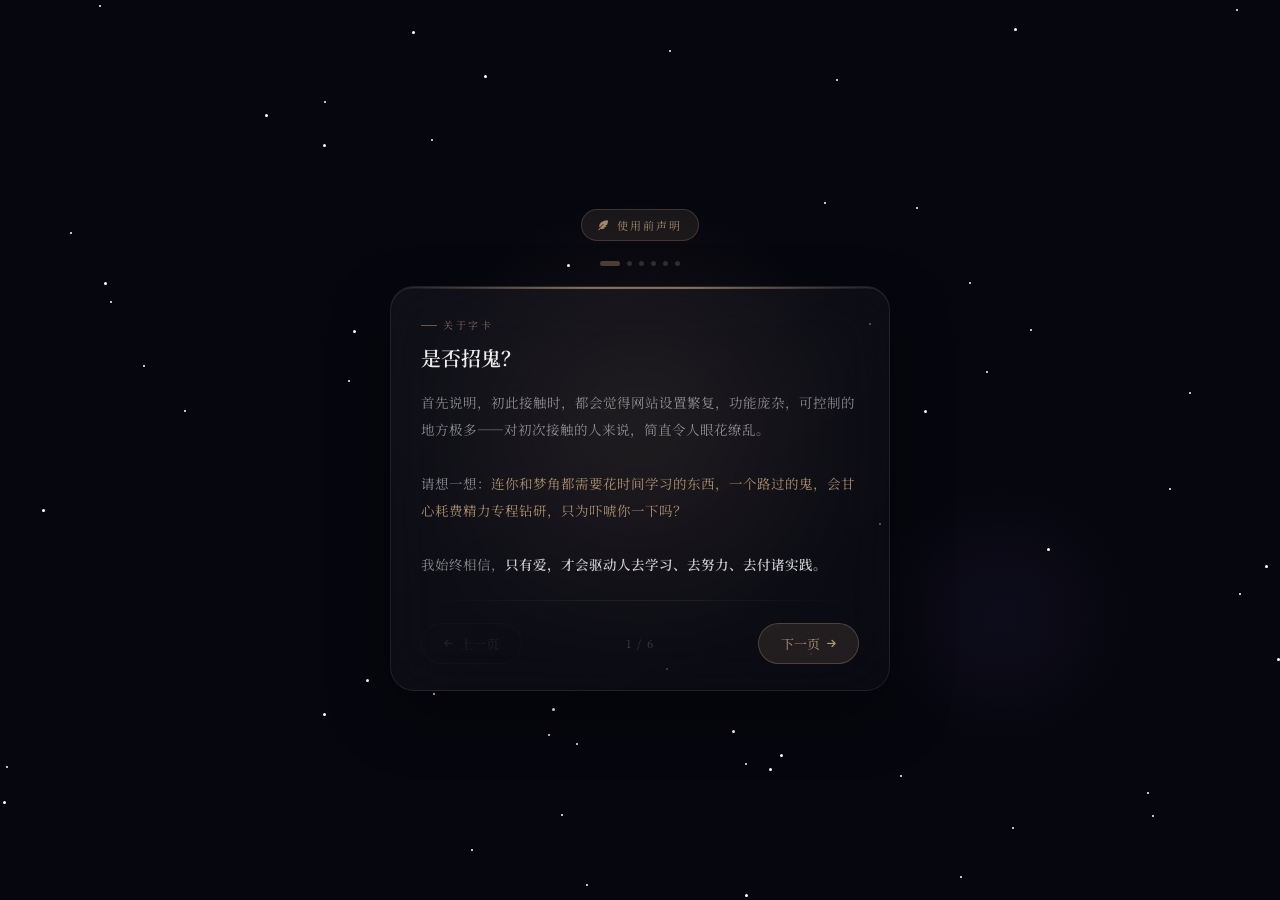
==== commit 9c378cc1: "修复键盘跟随：改用bottom属性避免与sheet动画transform冲突 1. 更新viewport meta: 添加interactive-widget=resizes-content和view" ====
--- a/index.html
+++ b/index.html
@@ -2,7 +2,7 @@
 <html lang="zh-CN" data-theme="light" data-color-theme="black-white">
 <head>
     <meta charset="UTF-8">
-    <meta name="viewport" content="width=device-width, initial-scale=1.0, maximum-scale=1.0, user-scalable=no">
+    <meta name="viewport" content="width=device-width, initial-scale=1.0, maximum-scale=1.0, user-scalable=no, interactive-widget=resizes-content, viewport-fit=cover">
     <meta name="mobile-web-app-capable" content="yes">
     <meta name="apple-mobile-web-app-capable" content="yes">
     <meta name="apple-mobile-web-app-status-bar-style" content="black-translucent">
--- a/css/styles.css
+++ b/css/styles.css
@@ -1101,7 +1101,7 @@
         .input-area-wrapper {
             flex-shrink: 0;
             background-color: var(--input-area-bg);
-            transition: background-color 0.5s ease;
+            transition: transform 0.25s ease, bottom 0.25s ease, background-color 0.5s ease;
             position: fixed;
             bottom: 0;
             left: 0;
@@ -1110,6 +1110,16 @@
             padding-bottom: env(safe-area-inset-bottom, 0px);
             padding-left: env(safe-area-inset-left, 0px);
             padding-right: env(safe-area-inset-right, 0px);
+        }
+        /* 键盘弹出时输入框上移 */
+        .input-area-wrapper.keyboard-up {
+            transform: translateY(var(--keyboard-height, 0px));
+        }
+        /* 使用 visualViewport 的现代方案 */
+        @supports (height: 100dvh) {
+            .main-chat-area {
+                padding-bottom: calc(70px + env(safe-area-inset-bottom, 0px));
+            }
         }
 
         body.immersive-mode .input-area-wrapper {
@@ -11900,7 +11910,7 @@
     background: var(--secondary-bg); border-radius: 20px 20px 0 0;
     display: flex; flex-direction: column;
     transform: translateY(100%);
-    transition: transform 0.35s cubic-bezier(0.32,0.72,0,1);
+    transition: transform 0.35s cubic-bezier(0.32,0.72,0,1), bottom 0.2s ease;
     max-height: 85vh; overflow: hidden;
     padding-bottom: env(safe-area-inset-bottom, 0);
 }
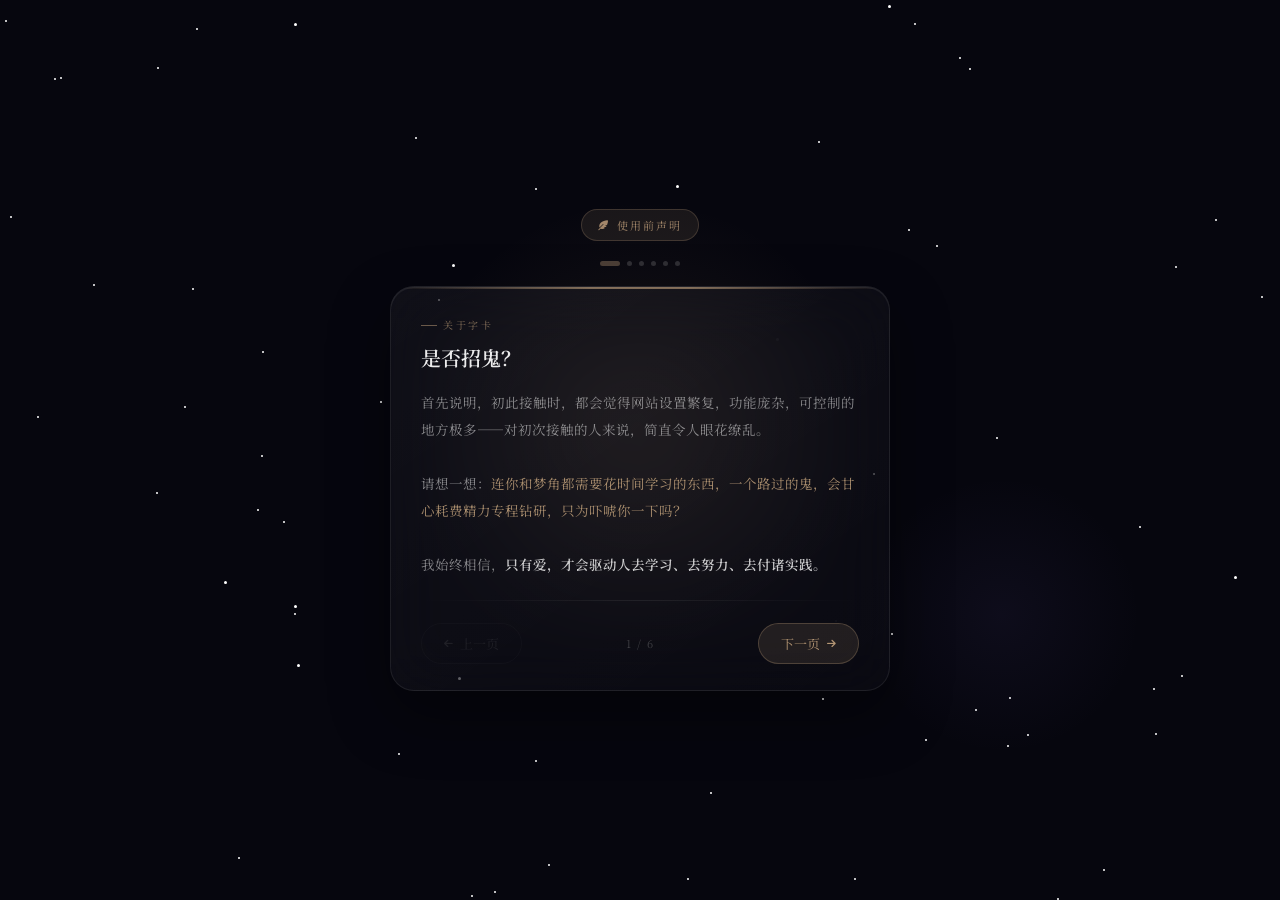
==== commit 33958cfd: "修复键盘跟随浮动过高：移除interactive-widget避免双重计算 1. 移除viewport中的interactive-widget=resizes-content（它已自动缩小视口，与JS" ====
--- a/index.html
+++ b/index.html
@@ -2,7 +2,7 @@
 <html lang="zh-CN" data-theme="light" data-color-theme="black-white">
 <head>
     <meta charset="UTF-8">
-    <meta name="viewport" content="width=device-width, initial-scale=1.0, maximum-scale=1.0, user-scalable=no, interactive-widget=resizes-content, viewport-fit=cover">
+    <meta name="viewport" content="width=device-width, initial-scale=1.0, maximum-scale=1.0, user-scalable=no, viewport-fit=cover">
     <meta name="mobile-web-app-capable" content="yes">
     <meta name="apple-mobile-web-app-capable" content="yes">
     <meta name="apple-mobile-web-app-status-bar-style" content="black-translucent">
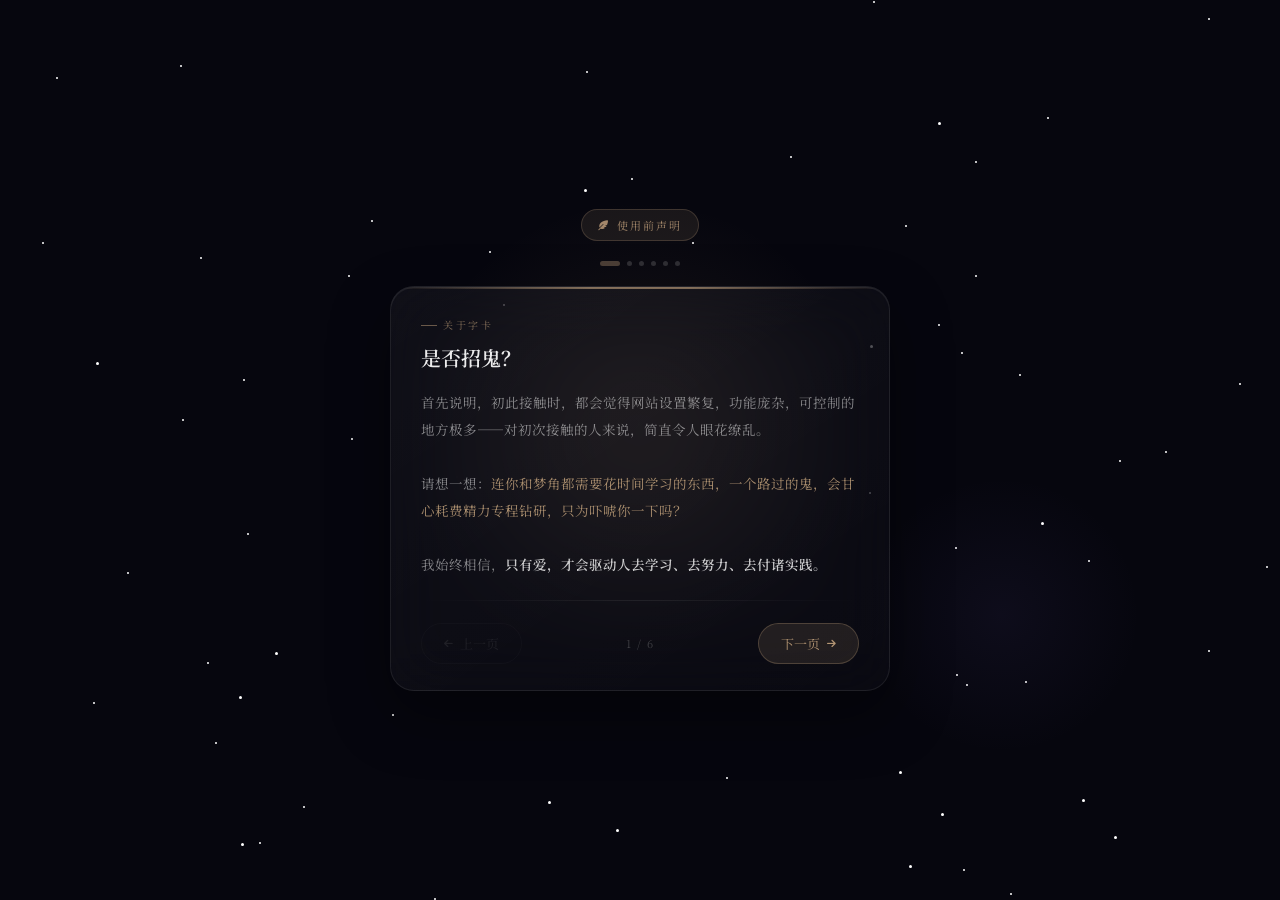
==== commit 229a55e7: "将键盘浮动改为与WorkBuddy一致的浏览器原生行为 移除所有自定义键盘处理JS和CSS，完全依赖浏览器原生键盘处理： 1. viewport恢复为原始版本（无viewport-fit=cover等" ====
--- a/index.html
+++ b/index.html
@@ -2,7 +2,7 @@
 <html lang="zh-CN" data-theme="light" data-color-theme="black-white">
 <head>
     <meta charset="UTF-8">
-    <meta name="viewport" content="width=device-width, initial-scale=1.0, maximum-scale=1.0, user-scalable=no, viewport-fit=cover">
+    <meta name="viewport" content="width=device-width, initial-scale=1.0, maximum-scale=1.0, user-scalable=no">
     <meta name="mobile-web-app-capable" content="yes">
     <meta name="apple-mobile-web-app-capable" content="yes">
     <meta name="apple-mobile-web-app-status-bar-style" content="black-translucent">
--- a/css/styles.css
+++ b/css/styles.css
@@ -1101,7 +1101,7 @@
         .input-area-wrapper {
             flex-shrink: 0;
             background-color: var(--input-area-bg);
-            transition: transform 0.25s ease, bottom 0.25s ease, background-color 0.5s ease;
+            transition: background-color 0.5s ease;
             position: fixed;
             bottom: 0;
             left: 0;
@@ -11910,7 +11910,7 @@
     background: var(--secondary-bg); border-radius: 20px 20px 0 0;
     display: flex; flex-direction: column;
     transform: translateY(100%);
-    transition: transform 0.35s cubic-bezier(0.32,0.72,0,1), bottom 0.2s ease;
+    transition: transform 0.35s cubic-bezier(0.32,0.72,0,1);
     max-height: 85vh; overflow: hidden;
     padding-bottom: env(safe-area-inset-bottom, 0);
 }
